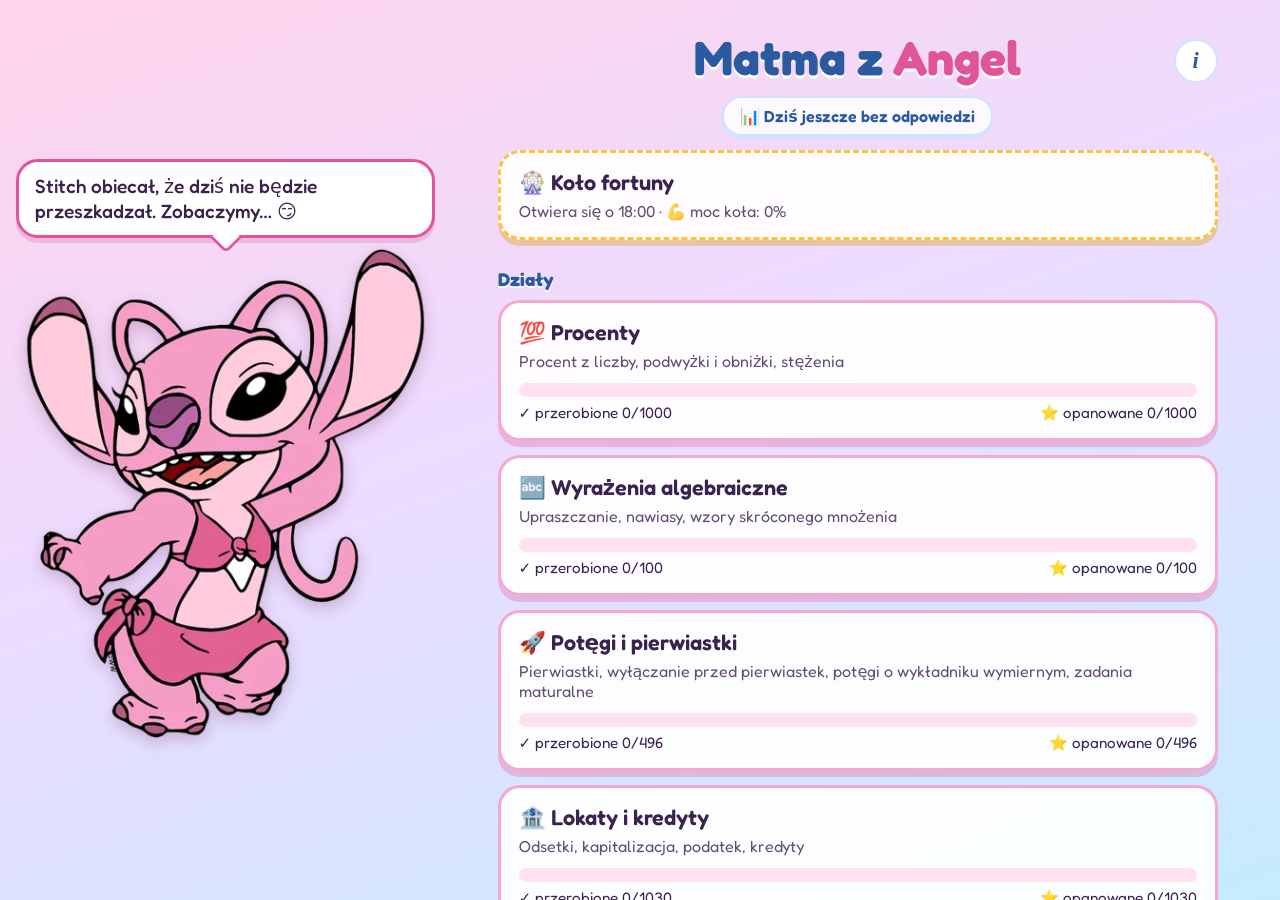
==== matma/index.html @ 16931f41 "Matma z Angel: wersja z 6.11.2026, 21:58" ====
<!doctype html>
<html lang="pl">
  <head>
    <meta charset="UTF-8" />
    <meta name="viewport" content="width=device-width, initial-scale=1, viewport-fit=cover" />
    <meta name="theme-color" content="#f7a8cf" />
    <!-- Published on a public address only for the family: keep it out of search engines. -->
    <meta name="robots" content="noindex, nofollow" />
    <title>Matma z Angel</title>
    <script type="module" crossorigin>(function(){let e=document.createElement(`link`).relList;if(e&&e.supports&&e.supports(`modulepreload`))return;for(let e of document.querySelectorAll(`link[rel="modulepreload"]`))n(e);new MutationObserver(e=>{for(let t of e)if(t.type===`childList`)for(let e of t.addedNodes)e.tagName===`LINK`&&e.rel===`modulepreload`&&n(e)}).observe(document,{childList:!0,subtree:!0});function t(e){let t={};return e.integrity&&(t.integrity=e.integrity),e.referrerPolicy&&(t.referrerPolicy=e.referrerPolicy),t.credentials=e.crossOrigin===`use-credentials`?`include`:e.crossOrigin===`anonymous`?`omit`:`same-origin`,t}function n(e){if(e.ep)return;e.ep=!0;let n=t(e);fetch(e.href,n)}})();function e(e,t){return e+Math.floor(Math.random()*(t-e))}function t(e,t){return e+Math.random()*(t-e)}function n(t){if(t.length===0)throw Error(`pick() on empty array`);return t[e(0,t.length)]}function r(t){let n=[...t];for(let t=n.length-1;t>0;t--){let r=e(0,t+1);[n[t],n[r]]=[n[r],n[t]]}return n}function i(e,t){if(e.length===0)throw Error(`weightedPick() on empty array`);let n=e.map(t),r=n.reduce((e,t)=>e+t,0),i=Math.random()*r;for(let t=0;t<e.length;t++)if(i-=n[t],i<0)return e[t];return e[e.length-1]}var a=/^[A-Za-z0-9_-]+$/;function o(e,t,n){return t===null?`${e}:${c(n)}`:`${e}:#${t}`}function s(e){let t=e.lastIndexOf(`:`);return t===-1?e:e.slice(0,t)}function c(e){let t=2166136261;for(let n=0;n<e.length;n++)t^=e.charCodeAt(n),t=Math.imul(t,16777619);return(t>>>0).toString(36)}var l=`matma-z-angel/progress/v1`;function u(e){return Math.min(2+e-1,4)}var d=class e{constructor(e,t){this.stats=e,this.isPersistent=t}static load(){try{let t=window.localStorage.getItem(l),n=t===null?new Map:f(t);return new e(n,!0)}catch{return new e(new Map,!1)}}get(e){return this.stats.get(e)}record(e,t,n=2){let r=this.stats.get(e)??{box:0,attempts:0,mistakes:0,lastSeen:0},i={box:t?Math.min(r.box+1,4):0,attempts:r.attempts+1,mistakes:r.mistakes+ +!t,lastSeen:Date.now()};return this.stats.set(e,i),this.save(),{firstAttempt:r.attempts===0,becameMastered:r.box<n&&i.box>=n}}setProgress(e){let t=0,n=0;for(let r of e.tasks){let e=this.stats.get(r.key);e!==void 0&&(t+=1,e.box>=u(r.weight)&&(n+=1))}return{total:e.tasks.length,seen:t,mastered:n}}resetSet(e){for(let t of e.tasks)this.stats.delete(t.key);this.save()}resetAll(){this.stats.clear(),this.save()}usage(){return{entries:this.stats.size,chars:this.serialize().length}}findUnused(e){let t=new Set(e.flatMap(e=>e.tasks.map(e=>e.key))),n=new Map(e.map(e=>[e.id,e.title])),r=new Map,i=[],a=0;for(let[e,n]of this.stats){if(t.has(e))continue;i.push(e);let o=s(e);r.set(o,(r.get(o)??0)+1),a+=e.length+JSON.stringify(n).length+4}return{groups:[...r].map(([e,t])=>({setId:e,setTitle:n.get(e)??null,entries:t})),keys:i,chars:a}}removeKeys(e){for(let t of e)this.stats.delete(t);this.save()}snapshot(){return Object.fromEntries(this.stats)}merge(e){let t=0,n=0,r=0;for(let[i,a]of e){let e=this.stats.get(i);if(e===void 0)t+=1;else if(a.lastSeen>e.lastSeen)n+=1;else{r+=1;continue}this.stats.set(i,a)}return this.save(),{added:t,updated:n,unchanged:r}}serialize(){return JSON.stringify(Object.fromEntries(this.stats))}save(){if(this.isPersistent)try{window.localStorage.setItem(l,this.serialize())}catch{}}};function f(e){let t;try{t=JSON.parse(e)}catch{return new Map}return p(t)}function p(e){let t=new Map;if(typeof e!=`object`||!e)return t;for(let[n,r]of Object.entries(e))m(r)&&t.set(n,r);return t}function m(e){if(typeof e!=`object`||!e)return!1;let t=e;return[`box`,`attempts`,`mistakes`,`lastSeen`].every(e=>typeof t[e]==`number`)}var h=5,g=3,_={practice:{unseen:6,boxes:[8,4,2,1],mastered:.5,perDayUnseen:0,maxAgeDays:0},review:{unseen:.1,boxes:[10,5,3,2],mastered:1,perDayUnseen:1/7,maxAgeDays:14}},v=.3,y=864e5;function b(e,t,n=Date.now()){return t!==void 0&&t.box>=u(e.weight)&&n-t.lastSeen<7*y}function x(e,t,n=Date.now()){let r=e.filter(e=>b(e,t.get(e.key),n)),i=e.length-r.length,a=Math.min(...r.map(e=>(t.get(e.key)?.lastSeen??n)+7*y));return{available:i,backInDays:i>0||r.length===0?null:Math.max(1,Math.ceil((a-n)/y))}}var S=class{constructor(e,t,n=10,r=`practice`,i=[]){this.set=e,this.progress=t,this.mode=r,this.previousRound=i,this.askedCount=0,this.correctCount=0,this.streak=0,this.bestStreak=0,this.current=null,this.recent=[],this.retries=[],this.correctThisSession=new Set,this.askedKeys=[],this.pool=e.tasks.filter(e=>!b(e,t.get(e.key))),this.total=Math.min(n,this.pool.length)}get asked(){return[...this.askedKeys]}next(){if(this.askedCount>=this.total)return null;let e=this.takeDueRetry()??this.pickTask();this.askedCount+=1,this.askedKeys.push(e.key);let t=this.recentWindow();this.recent=t===0?[]:[...this.recent,e.key].slice(-t);let n={task:e,choices:ee(e),number:this.askedCount};return this.current=n,n}answer(e){return this.grade(e===this.current?.task.answer)}isResting(e){return b(e,this.progress.get(e.key))}grade(e,t=0){if(this.current===null)throw Error(`grade() called without an active question`);let n=this.current.task,r=!this.isResting(n),i=this.progress.record(n.key,e,u(n.weight));return e?(this.correctCount+=1,this.streak+=1,this.bestStreak=Math.max(this.bestStreak,this.streak),this.correctThisSession.add(n.key)):(this.streak=0,this.retries.push({task:n,dueAt:this.askedCount+3})),this.current=null,{correct:e,points:r?n.weight*(e?1:t):0,streak:this.streak,...i}}summary(){return{total:this.askedCount,correct:this.correctCount,bestStreak:this.bestStreak}}recentWindow(){return Math.max(0,Math.min(g,this.pool.length-1))}takeDueRetry(){let e=this.retries.findIndex(e=>e.dueAt<=this.askedCount);if(e===-1)return null;let[t]=this.retries.splice(e,1);return t?.task??null}pickTask(){let e=new Set(this.askedKeys),t=new Set(this.retries.map(e=>e.task.key)),n=new Set(this.recent),r=new Set(this.previousRound),a=new Set(this.previousRound.slice(-5)),o=this.pool.filter(n=>!e.has(n.key)&&!t.has(n.key));return i([o.filter(e=>!r.has(e.key)),o.filter(e=>!a.has(e.key)),o,this.pool.filter(e=>!n.has(e.key)&&!t.has(e.key))].find(e=>e.length>0)??this.pool,e=>this.weight(e))}weight(e){let t=_[this.mode],n=this.progress.get(e.key),r=n===void 0?t.unseen:t.boxes[n.box]??t.mastered,i=1+(n===void 0?0:Math.min((Date.now()-n.lastSeen)/y,t.maxAgeDays))*t.perDayUnseen,a=this.correctThisSession.has(e.key)?v:1;return r*i*a}};function ee(e){if(e.kind===`input`)return[];let t=[...e.wrong];for(;t.length>h;){let e=n(t);t=t.filter(t=>t!==e)}return r([e.answer,...t])}var C=`matma-z-angel/ui/v1`,w=[10,20,30,50],te=w[0]??10;function T(){try{let e=window.localStorage.getItem(C);return ne(e===null?null:JSON.parse(e))}catch{return{lastSection:null,calculatorMode:`tasks`,sessionLength:te,unlocked:[]}}}function ne(e){let t=typeof e==`object`&&e?e:{},n=t.lastSection,r=t.calculatorMode,i=t.sessionLength,a=t.unlocked;return{lastSection:typeof n==`string`?n:null,calculatorMode:r===`always`||r===`never`?r:`tasks`,sessionLength:typeof i==`number`&&w.includes(i)?i:te,unlocked:Array.isArray(a)?a.filter(e=>typeof e==`string`):[]}}function E(){return T()}function re(e){if(typeof e!=`object`||!e)return!1;try{window.localStorage.setItem(C,JSON.stringify(ne(e)))}catch{}return!0}function D(){return T().lastSection}function ie(e){try{window.localStorage.setItem(C,JSON.stringify({...T(),lastSection:e}))}catch{}}function ae(){return T().calculatorMode}function oe(e){try{window.localStorage.setItem(C,JSON.stringify({...T(),calculatorMode:e}))}catch{}}function se(){return T().sessionLength}function ce(e){try{window.localStorage.setItem(C,JSON.stringify({...T(),sessionLength:e}))}catch{}}function le(){return T().unlocked}function ue(e){try{window.localStorage.setItem(C,JSON.stringify({...T(),unlocked:[...e]}))}catch{}}function de(e){let t=new Set(le());return e.filter(e=>e.requires===null||t.has(e.requires))}var fe=`0,3 · 4 + 1 · x = 0,44 · (4 + x)`,pe={title:`Stop na początku`,filled:!1,percent:null,mass:``},me={title:`Czysta miedź`,filled:!1,percent:null,mass:``},O={title:`Nowy stop`,filled:!1,percent:null,mass:``},k={...pe,filled:!0,percent:30,mass:`4 kg`},he={...me,filled:!0,percent:100,mass:``},ge={...he,mass:`x kg`},_e={...O,filled:!0,percent:44,mass:`(4 + x) kg`},ve={...k,substance:`miedź: 0,3 · 4`},ye={...ge,substance:`miedź: 1 · x`},A={..._e,substance:`miedź: 0,44 · (4 + x)`},be=[{...k,substance:`miedź: 1,2 kg`},{...ge,mass:`1 kg`,substance:`miedź: 1 kg`,highlight:!0},{..._e,mass:`5 kg`,substance:`miedź: 2,2 kg`}],xe=[{id:`stop-miedzi`,section:`procenty`,title:`Kubeczki: stop miedzi`,description:`Jak rozwiązać każde zadanie na stężenia – krok po kroku`,task:`Stop metali o masie 4 kg zawiera 30% miedzi. Ile czystej miedzi należy do niego przetopić, aby otrzymać stop zawierający 44% miedzi?`,operators:[`+`,`=`],legend:{substance:`miedź`,rest:`inne metale`},rest:`metal`,steps:[{speaker:`angel`,pose:`angel5`,text:`Aloha! Dziś razem ze Stitchem pokażemy Ci sposób na zadania ze stężeniami. Najpierw przeczytaj zadanie na górze 👆`,cups:null},{speaker:`stitch`,pose:`stitch25`,text:`Stitch rysuje kubeczki! Każdy kubeczek to jedna rzecz z zadania: stop na początku, to co dodajemy, i to, co wyjdzie na końcu.`,cups:[pe,me,O]},{speaker:`angel`,pose:`cute-angel`,text:`Między kubeczkami piszemy „+” i „=”: stop na początku PLUS dodana miedź DAJE nowy stop. Teraz będziemy wpisywać, co wiemy.`,cups:[pe,me,O]},{speaker:`stitch`,pose:`stitch-smiling`,text:`Pierwszy kubeczek: stop ma 4 kg i 30% miedzi. Różowe to miedź – wypełnia 30% kubeczka. Szare to inne metale.`,cups:[{...k,highlight:!0},me,O]},{speaker:`angel`,pose:`angel4`,text:`Drugi kubeczek: CZYSTA miedź. Czyli w środku jest tylko miedź i nic więcej – to 100%! Cały kubeczek różowy.`,cups:[k,{...he,highlight:!0},O]},{speaker:`stitch`,pose:`cute-stitch-posing`,text:`Zapamiętaj sztuczkę! Czysta substancja to zawsze 100%. A woda nie ma w sobie ani grama substancji – to 0%.`,cups:[k,he,O],tip:{text:`Woda = 0%, czysta substancja = 100%`,cups:[{title:`woda`,filled:!0,percent:0,mass:``},{title:`czysta miedź`,filled:!0,percent:100,mass:``}]}},{speaker:`angel`,pose:`angel`,text:`Ile miedzi trzeba dodać? Nie wiemy – właśnie tego szukamy! To, czego nie wiemy, oznaczamy literą x. Pod drugim kubeczkiem piszemy: x kg.`,cups:[k,{...ge,highlight:!0},O]},{speaker:`stitch`,pose:`stitch-with-open-arms`,text:`Ostatni kubeczek: nowy stop ma mieć 44% miedzi. A ile waży? Wrzucamy wszystko razem, więc masy się dodają: 4 kg + x kg.`,cups:[k,ge,{..._e,highlight:!0}]},{speaker:`angel`,pose:`cute-angel`,text:`Wszystkie kubeczki uzupełnione! Teraz najważniejszy sekret: liczymy SAMĄ miedź w każdym kubeczku. Stężenie razy masa.`,cups:[ve,ye,A]},{speaker:`stitch`,pose:`stitch25`,text:`Miedź nie znika i nie pojawia się z niczego! Ile miedzi wrzucimy, tyle będzie w nowym stopie. Więc: miedź z lewej = miedź z prawej.`,cups:[ve,ye,A],equation:[fe]},{speaker:`angel`,pose:`angel5`,text:`Teraz zwykłe liczenie. Najpierw łatwe kawałki: 0,3 · 4 = 1,2, a 1 · x to po prostu x.`,cups:[ve,ye,A],equation:[fe,`1,2 + x = 0,44 · (4 + x)`]},{speaker:`stitch`,pose:`stitch-smiling`,text:`Nawias! Mnożymy 0,44 przez każdą rzecz w środku: 0,44 · 4 = 1,76 i 0,44 · x = 0,44x.`,cups:[ve,ye,A],equation:[fe,`1,2 + x = 0,44 · (4 + x)`,`1,2 + x = 1,76 + 0,44x`]},{speaker:`angel`,pose:`angel4`,text:`Iksy na lewą stronę, liczby na prawą. Gdy coś przenosimy na drugą stronę, zmienia znak: x − 0,44x = 1,76 − 1,2.`,cups:[ve,ye,A],equation:[fe,`1,2 + x = 0,44 · (4 + x)`,`1,2 + x = 1,76 + 0,44x`,`x − 0,44x = 1,76 − 1,2`,`0,56x = 0,56`]},{speaker:`stitch`,pose:`cute-stitch-posing`,text:`Dzielimy obie strony przez 0,56… i mamy x = 1! Stitch wpisuje wynik do kubeczków.`,cups:be,equation:[fe,`1,2 + x = 1,76 + 0,44x`,`0,56x = 0,56`,`x = 1`]},{speaker:`angel`,pose:`angel3`,text:`Sprawdzamy! W nowym stopie jest 1,2 + 1 = 2,2 kg miedzi, a cały stop waży 4 + 1 = 5 kg. 2,2 : 5 = 0,44 = 44%. Zgadza się! ✔`,cups:be,equation:[`x = 1`,`miedź: 1,2 + 1 = 2,2 kg`,`stop: 4 + 1 = 5 kg`,`2,2 : 5 = 0,44 = 44% ✔`]},{speaker:`stitch`,pose:`stitch-with-open-arms`,text:`Odpowiedź: trzeba przetopić 1 kg czystej miedzi! Przepis Stitcha: 1) rysuj kubeczki, 2) wpisz stężenia i masy, 3) nieznane = x, 4) substancja z lewej = substancja z prawej.`,cups:be,equation:[`Odpowiedź: 1 kg czystej miedzi`]}]},{id:`wylaczanie-spod-pierwiastka`,section:`potegi-i-pierwiastki`,title:`Wyłączanie czynnika spod pierwiastka`,description:`Jak z $√(50)$ zrobić $5√(2)$ – sztuczka z kwadratami`,steps:[{speaker:`angel`,pose:`angel5`,text:`Aloha! Jak uprościć $√(50)$? Pokażę Ci sztuczkę z kwadratami ułożonymi z kratek! 🟪`,cups:null,cards:[{text:`$√(50)$ = ?`}]},{speaker:`stitch`,pose:`stitch25`,text:`Pierwiastek z liczby to bok kwadratu o takim polu. 25 kratek układa się w kwadrat 5 na 5 – dlatego $√(25) = 5$.`,cups:null,squares:[{side:5,label:`25 = 5 · 5`}],cards:[{text:`$√(25) = 5$`}]},{speaker:`angel`,pose:`cute-angel`,text:`50 kratek nie ułoży się w równy kwadrat… ale ułoży się w DWA kwadraty po 25!`,cups:null,squares:[{side:5,label:`25`},{side:5,label:`25`}],cards:[{text:`50 = 25 · 2`}]},{speaker:`stitch`,pose:`stitch-smiling`,text:`Rozpisujemy liczbę pod pierwiastkiem jako iloczyn, w którym jest kwadrat.`,cups:null,squares:[{side:5,label:`25`},{side:5,label:`25`}],equation:[`$√(50) = √(25 · 2)$`]},{speaker:`angel`,pose:`angel4`,text:`Pierwiastek z iloczynu to iloczyn pierwiastków – możemy go „rozciąć” na dwa.`,cups:null,cards:[{text:`$√(a · b) = √(a) · √(b)$`,highlight:!0}],equation:[`$√(50) = √(25 · 2)$`,`$= √(25) · √(2)$`]},{speaker:`stitch`,pose:`cute-stitch-posing`,text:`$√(25)$ umiemy policzyć – to 5! Piątka „wychodzi” spod pierwiastka, a dwójka zostaje w środku.`,cups:null,cards:[{text:`$√(50) = 5√(2)$`,highlight:!0}],equation:[`$√(50) = √(25 · 2)$`,`$= √(25) · √(2)$`,`$= 5√(2)$`]},{speaker:`angel`,pose:`angel`,text:`Kwadraty warto znać na pamięć – to ich szukamy pod pierwiastkiem:`,cups:null,cards:[{text:`4 = $2^2$`},{text:`9 = $3^2$`},{text:`16 = $4^2$`},{text:`25 = $5^2$`},{text:`36 = $6^2$`},{text:`49 = $7^2$`},{text:`64 = $8^2$`},{text:`81 = $9^2$`},{text:`100 = $10^2$`}]},{speaker:`stitch`,pose:`stitch-with-open-arms`,text:`Przykład: $√(72)$. Największy kwadrat w 72 to 36, bo 72 = 36 · 2.`,cups:null,squares:[{side:6,label:`36`},{side:6,label:`36`}],equation:[`$√(72) = √(36 · 2)$`,`$= √(36) · √(2) = 6√(2)$`]},{speaker:`angel`,pose:`cute-angel`,text:`Pułapka! 72 = 4 · 18 też się da, ale wtedy wychodzi $2√(18)$ – a w 18 dalej siedzi kwadrat 9. Dlatego szukamy NAJWIĘKSZEGO kwadratu.`,cups:null,equation:[`$√(72) = √(4 · 18) = 2√(18)$`,`$2√(18) = 2 · √(9 · 2) = 2 · 3√(2) = 6√(2)$`]},{speaker:`stitch`,pose:`stitch25`,text:`Pierwiastek trzeciego stopnia? Wtedy szukamy SZEŚCIANÓW: 8, 27, 64, 125…`,cups:null,cards:[{text:`8 = $2^3$`},{text:`27 = $3^3$`},{text:`64 = $4^3$`}],equation:[`$∛(54) = ∛(27 · 2) = 3∛(2)$`]},{speaker:`angel`,pose:`angel4`,text:`Teraz dodawanie: $√(8) + √(18)$. Najpierw upraszczamy każdy pierwiastek osobno!`,cups:null,equation:[`$√(8) = √(4 · 2) = 2√(2)$`,`$√(18) = √(9 · 2) = 3√(2)$`,`$2√(2) + 3√(2) = 5√(2)$`]},{speaker:`stitch`,pose:`stitch-smiling`,text:`To jak wyrazy podobne w algebrze: $√(2)$ zachowuje się jak x! Ale uwaga: $√(2) + √(3)$ już się nie połączy – tak jak x + y.`,cups:null,cards:[{text:`$2√(2) + 3√(2) = 5√(2)$`},{text:`jak $2x + 3x = 5x$`}]},{speaker:`angel`,pose:`angel3`,text:`Przepis: 1) znajdź największy kwadrat, 2) rozpisz iloczyn, 3) wyciągnij pierwiastek z kwadratu, 4) połącz podobne. Do ćwiczeń! 🎉`,cups:null,cards:[{text:`$√(a^2 · b) = a√(b)$`,highlight:!0}]}]},{id:`pierwiastek-to-potega`,section:`potegi-i-pierwiastki`,title:`Pierwiastek to potęga`,description:`Skąd się bierze $a^(1/2)$ i jak liczyć $8^(2/3)$`,steps:[{speaker:`angel`,pose:`angel5`,text:`Aloha! Dziś odkryjemy wielki sekret: pierwiastek to tak naprawdę potęga w przebraniu! 🎭`,cups:null,cards:[{text:`$√(a)$ = ?`}]},{speaker:`stitch`,pose:`stitch25`,text:`Najpierw powtórka. Wykładnik mówi, ile razy mnożymy liczbę przez siebie.`,cups:null,cards:[{text:`$2^3$ = 2 · 2 · 2 = 8`},{text:`$5^2$ = 5 · 5 = 25`}]},{speaker:`angel`,pose:`cute-angel`,text:`Gdy mnożymy potęgi o tej samej podstawie, wykładniki się DODAJĄ. Policz dwójki!`,cups:null,cards:[{text:`$2^3 · 2^4 = 2^7$`,highlight:!0}],equation:[`(2 · 2 · 2) · (2 · 2 · 2 · 2) = $2^7$`,`bo 3 + 4 = 7`]},{speaker:`stitch`,pose:`stitch-smiling`,text:`A pierwiastek? $√(9) = 3$, bo $3 · 3 = 9$. Pierwiastek szuka liczby, która pomnożona przez siebie da to, co pod nim.`,cups:null,cards:[{text:`$√(9) = 3$, bo $3^2 = 9$`},{text:`$√(a) · √(a) = a$`}]},{speaker:`angel`,pose:`angel`,text:`Zagadka! Jaki wykładnik k musi mieć a, żeby $a^k · a^k$ dało samo a, czyli $a^1$?`,cups:null,cards:[{text:`$a^k · a^k = a^1$`}]},{speaker:`stitch`,pose:`cute-stitch-posing`,text:`Wykładniki się dodają! k + k = 1, więc k = 1/2. Stitch to wymyślił! 🤓`,cups:null,cards:[{text:`$a^(1/2) · a^(1/2) = a^1 = a$`}],equation:[`k + k = 1`,`2k = 1`,`k = $1/2$`]},{speaker:`angel`,pose:`angel4`,text:`A przecież $√(a) · √(a)$ też daje a. Czyli pierwiastek to potęga o wykładniku 1/2!`,cups:null,cards:[{text:`$√(a) = a^(1/2)$`,highlight:!0}]},{speaker:`stitch`,pose:`stitch-with-open-arms`,text:`Sprawdzamy na liczbach – działa!`,cups:null,cards:[{text:`$9^(1/2) = √(9) = 3$`},{text:`$16^(1/2) = √(16) = 4$`}]},{speaker:`angel`,pose:`cute-angel`,text:`Pierwiastek trzeciego stopnia: trzy jednakowe czynniki dają a. Trzy jednakowe wykładniki sumują się do 1, więc każdy to 1/3.`,cups:null,cards:[{text:`$∛(a) = a^(1/3)$`,highlight:!0},{text:`$∛(8) = 8^(1/3) = 2$`}],equation:[`k + k + k = 1`,`k = $1/3$`]},{speaker:`stitch`,pose:`stitch25`,text:`Reguła Stitcha: stopień pierwiastka idzie do MIANOWNIKA wykładnika!`,cups:null,cards:[{text:`$√(a) = a^(1/2)$`},{text:`$∛(a) = a^(1/3)$`},{text:`$∜(a) = a^(1/4)$`}]},{speaker:`angel`,pose:`angel4`,text:`A gdy pod pierwiastkiem jest potęga? Potęga idzie do LICZNIKA, stopień pierwiastka do MIANOWNIKA.`,cups:null,cards:[{text:`$∛(a^2) = a^(2/3)$`,highlight:!0}],equation:[`$∛(a^2) = (a^2)^(1/3)$`,`$= a^(2 · 1/3) = a^(2/3)$`]},{speaker:`stitch`,pose:`stitch-smiling`,text:`Liczymy $8^(2/3)$ sprytnie: najpierw pierwiastek (mianownik 3), potem potęga (licznik 2)!`,cups:null,equation:[`$8^(2/3) = (∛(8))^2$`,`$∛(8) = 2$`,`$2^2 = 4$`]},{speaker:`angel`,pose:`angel`,text:`A minus w wykładniku? To odwrotność – zamieniamy liczbę na „1 przez…”. Minus NIE robi liczby ujemnej!`,cups:null,cards:[{text:`$a^(−n) = 1/(a^n)$`,highlight:!0}],equation:[`$16^(3/4) = (∜(16))^3 = 2^3 = 8$`,`$16^(−3/4) = 1/8$`]},{speaker:`stitch`,pose:`cute-stitch-posing`,text:`Po co to wszystko? Bo pierwiastki zamienione na potęgi łatwo mnożyć – wystarczy dodać wykładniki!`,cups:null,equation:[`$√(2) · ∛(2) = 2^(1/2) · 2^(1/3)$`,`$= 2^(1/2 + 1/3) = 2^(5/6)$`]},{speaker:`angel`,pose:`angel3`,text:`Zapamiętaj: licznik wykładnika to potęga, mianownik to stopień pierwiastka. A minus to odwrotność. Teraz ćwiczenia! 🎉`,cups:null,cards:[{text:`$∛(a^2) = a^(2/3)$`,highlight:!0},{text:`$a^(−1) = 1/a$`,highlight:!0}]}]},{id:`kapitalizacja-odsetek`,section:`lokaty-i-kredyty`,title:`Co to jest kapitalizacja?`,description:`Odsetki, odsetki od odsetek i wzór $K · (1 + r)^n$`,steps:[{speaker:`angel`,pose:`angel5`,text:`Aloha! Stitch dostał od Jumby 1000 zł i chce je schować w banku. Zobaczmy, ile mu urośnie! 🏦`,cups:null,cards:[{text:`Lokata: 1000 zł`},{text:`Oprocentowanie: 10% w skali roku`}]},{speaker:`stitch`,pose:`stitch25`,text:`Bank pożycza moje pieniądze i za to mi płaci. Ta zapłata to ODSETKI. 10% w skali roku znaczy: po roku dostaję 10% wpłaty.`,cups:null,cards:[{text:`Odsetki za rok: 10% z 1000 zł = 100 zł`}],equation:[`$0,1 · 1000 = 100$`,`$1000 + 100 = 1100$`]},{speaker:`angel`,pose:`cute-angel`,text:`Szybciej: 100% + 10% = 110%, czyli mnożymy przez 1,1. Znasz to z podwyżek!`,cups:null,cards:[{text:`$1000 · 1,1 = 1100$`,highlight:!0}]},{speaker:`stitch`,pose:`stitch-smiling`,text:`Zostawiam wszystko na drugi rok. Bank DOPISAŁ odsetki do lokaty – to jest właśnie KAPITALIZACJA. Teraz 10% liczy się od 1100 zł!`,cups:null,cards:[{text:`Rok 2: 10% z 1100 zł = 110 zł`}],equation:[`$0,1 · 1100 = 110$`,`$1100 + 110 = 1210$`]},{speaker:`angel`,pose:`angel4`,text:`Widzisz? W drugim roku odsetki są większe, bo zarabiają też poprzednie odsetki. To odsetki od odsetek! 🌀`,cups:null,cards:[{text:`Rok 1: +100 zł`},{text:`Rok 2: +110 zł`},{text:`Rok 3: +121 zł`}]},{speaker:`stitch`,pose:`cute-stitch-posing`,text:`Każdy rok to mnożenie przez 1,1. Trzy lata – trzy razy. A trzy razy to potęga!`,cups:null,cards:[{text:`$1000 · 1,1 · 1,1 · 1,1 = 1000 · 1,1^3 = 1331$`,highlight:!0}]},{speaker:`angel`,pose:`angel`,text:`Porównaj z lokatą, z której odsetki co roku są WYPŁACANE na inne konto. Wtedy każdego roku jest tylko 100 zł – to odsetki proste.`,cups:null,cards:[{text:`Bez kapitalizacji: 1000 + 3 · 100 = 1300 zł`},{text:`Z kapitalizacją: $1000 · 1,1^3$ = 1331 zł`}]},{speaker:`stitch`,pose:`stitch-with-open-arms`,text:`Wzór Stitcha! K to wpłata, r to oprocentowanie jako liczba (10% = 0,1), n to liczba lat.`,cups:null,cards:[{text:`Po n latach: $K · (1 + r)^n$`,highlight:!0}]},{speaker:`angel`,pose:`cute-angel`,text:`Niektóre banki dopisują odsetki częściej, np. co kwartał. Wtedy na jeden kwartał przypada tylko część rocznego oprocentowania.`,cups:null,cards:[{text:`Kapitalizacja kwartalna: 4 razy w roku`}],equation:[`10% : 4 = 2,5% na kwartał`,`mnożnik 1,025`]},{speaker:`stitch`,pose:`stitch25`,text:`Rok to 4 kwartały, więc mnożę 4 razy przez 1,025. Wychodzi więcej niż 1100 zł – bo odsetki zaczynają zarabiać już po kwartale!`,cups:null,cards:[{text:`$1000 · 1,025^4$ ≈ 1103,81 zł`},{text:`Kapitalizacja roczna: 1100 zł`}]},{speaker:`angel`,pose:`angel4`,text:`Reguła: oprocentowanie dzielimy przez liczbę kapitalizacji w roku (m), a wykładnik to liczba wszystkich okresów.`,cups:null,cards:[{text:`$K · (1 + r/m)^(m · n)$`,highlight:!0}],equation:[`półroczna: m = 2`,`kwartalna: m = 4`,`miesięczna: m = 12`]},{speaker:`stitch`,pose:`stitch-smiling`,text:`Pułapki, na które Stitch prawie się złapał:`,cups:null,cards:[{text:`Oprocentowanie jest zawsze w skali ROKU – dla krótszych okresów trzeba je podzielić.`},{text:`Odsetki to kwota końcowa MINUS wpłata.`},{text:`Szukasz wpłaty? DZIEL przez mnożnik, nie odejmuj procentów!`}]},{speaker:`angel`,pose:`angel-dancing`,text:`Teraz wiesz, jak rosną pieniądze w banku! Kalkulator ma przycisk xʸ – przyda się do potęg. Do dzieła! 💰`,cups:null}]},{id:`dwie-metody`,section:`lokaty-i-kredyty`,title:`Dwie metody: proporcjonalna i składana`,description:`Pół roku przy 6% rocznie: 3% czy $1,06^(1/2)$? Lokaty, RRSO, fundusze`,steps:[{speaker:`stitch`,pose:`stitch25`,text:`Mam 10 000 zł przy 6% w skali roku. Na 2 lata liczę $1,06^2$, na rok $1,06^1$. Wykładnik to liczba lat!`,cups:null,cards:[{text:`2 lata: $10000 · 1,06^2$ = 11 236 zł`},{text:`rok: $10000 · 1,06^1$ = 10 600 zł`}]},{speaker:`stitch`,pose:`cute-stitch-posing`,text:`A na pół roku? Pół roku to $1/2$ roku – więc wykładnik $1/2$!`,cups:null,cards:[{text:`pół roku: $10000 · 1,06^(1/2)$ ≈ 10 295,63 zł`,highlight:!0}]},{speaker:`angel`,pose:`angel5`,text:`A ja liczę tak jak bank przy lokacie: pół roku to połowa procentu, czyli 3%.`,cups:null,cards:[{text:`Stitch: 10 295,63 zł`},{text:`Angel: $10000 · 1,03$ = 10 300 zł`}]},{speaker:`stitch`,pose:`stitch-smiling`,text:`Kto ma rację? Oboje! To dwie różne METODY – trzeba wiedzieć, której używa się w danej sytuacji.`,cups:null,cards:[{text:`Metoda proporcjonalna`,highlight:!0},{text:`Metoda składana`,highlight:!0}]},{speaker:`angel`,pose:`cute-angel`,text:`Metoda proporcjonalna: za część roku – taka sama część procentu. Prosta i trochę korzystniejsza dla klienta. Tak liczą banki przy lokatach.`,cups:null,cards:[{text:`Pół roku: 6% · $1/2$ = 3%`},{text:`Kwartał: 6% · $1/4$ = 1,5%`}]},{speaker:`stitch`,pose:`stitch-with-open-arms`,text:`Metoda składana: w wykładniku zawsze stoi czas w latach – także ułamek roku. Jeden wzór na wszystko!`,cups:null,cards:[{text:`$K · 1,06^t$, t = czas w latach`,highlight:!0}],equation:[`kwartał: $t = 1/4$`,`4 miesiące: $t = 1/3$`,`7 miesięcy: $t = 7/12$`,`półtora roku: $t = 3/2$`]},{speaker:`angel`,pose:`angel4`,text:`Sprawdźmy: dwa półrocza to cały rok. Przy mnożeniu potęg wykładniki się DODAJĄ – wychodzi dokładnie 6%!`,cups:null,cards:[{text:`$1,06^(1/2) · 1,06^(1/2) = 1,06^1$ – dokładnie 6%`},{text:`proporcjonalnie: $1,03 · 1,03 = 1,0609$ – czyli 6,09%`}]},{speaker:`stitch`,pose:`stitch25`,text:`Dlatego metoda składana jest „uczciwa” przy porównywaniu: obojętnie, czy liczysz co miesiąc, co kwartał czy co rok – wychodzi to samo.`,cups:null,cards:[{text:`RRSO kredytu – prawo każe liczyć składaną, żeby dało się porównać kredyty`},{text:`Fundusze i obligacje „w skali roku” – też składana`}]},{speaker:`angel`,pose:`angel`,text:`Ściągawka – zapamiętaj, gdzie która metoda:`,cups:null,cards:[{text:`Lokata, konto oszczędnościowe → proporcjonalna`,highlight:!0},{text:`RRSO, fundusze, obligacje → składana`,highlight:!0}]},{speaker:`stitch`,pose:`stitch-smiling`,text:`W drugą stronę: 1% miesięcznie to w skali roku 12% proporcjonalnie albo $1,01^12 − 1$ ≈ 12,68% metodą składaną – bo rok to 12 miesięcy.`,cups:null,cards:[{text:`Proporcjonalnie: 1% · 12 = 12%`},{text:`Składanie: $1,01^12$ ≈ 1,1268 → 12,68%`}]},{speaker:`angel`,pose:`angel-dancing`,text:`Na kalkulatorze: wpisz 1,06, naciśnij xʸ i w wykładniku zrób ułamek (a/b). W zadaniach zawsze napiszę w nawiasie, o którą metodę chodzi. Powodzenia! 💰`,cups:null}]}];function j(e,t={},...n){let r=document.createElement(e);t.class!==void 0&&(r.className=t.class),t.text!==void 0&&(r.textContent=t.text);for(let[e,n]of Object.entries(t.attrs??{}))r.setAttribute(e,n);for(let[e,n]of Object.entries(t.style??{}))r.style.setProperty(e,n);t.onClick!==void 0&&r.addEventListener(`click`,t.onClick);for(let e of n)e!=null&&e!==!1&&r.append(e);return r}function Se(e){let t=document.createElement(`template`);return t.innerHTML=e.trim(),t.content.firstElementChild}function M(e,t){e.classList.remove(t),e.offsetWidth,e.classList.add(t)}var Ce={heart:`<svg viewBox="0 0 24 24"><path fill="currentColor" d="M12 21s-7.5-4.6-9.6-9.2C.9 8.4 3 4.5 6.7 4.5c2.1 0 3.6 1.1 5.3 3 1.7-1.9 3.2-3 5.3-3 3.7 0 5.8 3.9 4.3 7.3C19.5 16.4 12 21 12 21z"/></svg>`,star:`<svg viewBox="0 0 24 24"><path fill="currentColor" stroke="currentColor" stroke-width="1.5" stroke-linejoin="round" d="M12 2.5l2.9 6.1 6.6.8-4.9 4.6 1.3 6.5L12 17.3l-5.9 3.2 1.3-6.5-4.9-4.6 6.6-.8z"/></svg>`,flower:`<svg viewBox="-12 -12 24 24"><g fill="currentColor">${[0,72,144,216,288].map(e=>`<ellipse cx="0" cy="-6.2" rx="4.3" ry="6" transform="rotate(${e})"/>`).join(``)}</g><circle r="2.4" fill="#ffe27a"/></svg>`,bubble:`<svg viewBox="0 0 24 24"><circle cx="12" cy="12" r="10" fill="currentColor" fill-opacity="0.25" stroke="currentColor" stroke-width="1.5"/><ellipse cx="8.5" cy="8" rx="3" ry="1.8" fill="#fff" fill-opacity="0.8" transform="rotate(-35 8.5 8)"/></svg>`},we=[`#ff8fc4`,`#f25ca2`,`#7fb2ff`,`#4a7fd1`,`#7de0ff`,`#c9a2ff`,`#ffd166`],Te=[`heart`,`star`,`flower`,`bubble`,`heart`,`flower`];function Ee(){let e=j(`div`,{class:`background`,attrs:{"aria-hidden":`true`}}),t=window.innerWidth<600?10:16;for(let n=0;n<t;n++)e.append(De());return e}function De(){let e=t(16,32);return j(`div`,{class:`floater`,style:{"--x":`${t(0,100).toFixed(1)}vw`,"--size":`${t(18,46).toFixed(0)}px`,"--duration":`${e.toFixed(1)}s`,"--delay":`${(-t(0,e)).toFixed(1)}s`,"--sway-duration":`${t(3,6).toFixed(1)}s`,"--sway":`${t(10,40).toFixed(0)}px`,"--opacity":t(.35,.75).toFixed(2),color:n(we)}},j(`div`,{class:`floater-inner`},Se(Ce[n(Te)])))}function Oe(e,...t){let n=j(`dialog`,{class:`info-dialog`}),r=j(`div`,{class:`info-body`},j(`div`,{class:`info-head`},j(`h2`,{text:e}),j(`button`,{class:`icon-button`,text:`✕`,attrs:{type:`button`,"aria-label":`Zamknij`},onClick:()=>n.close()})),...t);return n.append(r),n.addEventListener(`click`,e=>{e.target===n&&n.close()}),n.addEventListener(`close`,()=>n.remove()),document.body.append(n),n.showModal(),n}var ke={welcome:[`stitch-angel2`,`angel5`,`angel2`,`angel-pop-star`],thinking:[`angel`,`cute-angel`,`angel-bubble-tea`,`angel-ice-cream`,`angel-drinking-hot-cocoa`],correct:[`angel2`,`angel3`,`angel4`,`angel7`,`angel-dancing`,`angel-blowing-a-kiss`,`angel-surfing`],wrong:[`angel6`,`cute-angel`,`angel-hugging-stitch`,`stitch-angel`],streak:[`angel-dancing`,`angel3`,`angel-surfing`,`angel-pop-star`],sleepy:[`angel-yawning-in-her-bathrobe`,`angel-drinking-hot-cocoa`],tap:[`angel7`,`angel-blowing-a-kiss`,`angel4`],summary:[`stitch-angel`,`angel-hugging-stitch`,`stitch-angel2`]},Ae=[`stitch-smiling`,`stitch-with-open-arms`,`cute-stitch-posing`,`stitch25`,`stitch-eating-ice-cream`],je=`Brawo, {name}! 🎉.Tak jest! Buziaczek! 😘.Super! Wiedziałam! 💖.Ekstra! Jesteś niesamowita! 🌟.Dokładnie tak! 🌺.Mistrzyni! 👑.Ale szybko poszło! ⚡.Perfekcyjnie! Aż mi się uszy podniosły! 🩷.Jupi! 🎊.Oooo tak! Taniec radości! 💃.Bingo! 🎯.Trafione! 🏹.Wow, {name}, jesteś genialna! 🧠.Tak trzymaj! 💪.Brawo, brawo, brawo! 👏👏👏.Prawidłowo! Lody dla Ciebie! 🍦.Pięknie! Jak fala na Hawajach! 🌊.Yes! Piątka! ✋.Doskonale! Jestem z Ciebie dumna! 🥹.O tak! Śpiewam z radości! 🎤.Super robota! 🌈.Ale z Ciebie mózg! 🤓.Właśnie tak! Hula! 🌺.Mmm, pyszna odpowiedź! 🍍.Niesamowite! Stitch też by klaskał! 👏💙.Rewelacja! ✨.Jesteś jak gwiazda pop matematyki! 🌟🎤.Tak! Bubble tea dla zwyciężczyni! 🧋.Ekstra, {name}! Lecimy dalej! 🚀.Mega! 🤩.Strzał w dziesiątkę! 🎯.Oooch, ale to było dobre! 💖.Fantastycznie! 🦋.I o to chodziło! 👍.Taaak! Moje czułki aż drżą z radości! 📡.Brawo! Surfujesz po liczbach! 🏄‍♀️.Wiedziałam, że to wiesz! 😉.Super! Dostajesz buziaka! 💋.Idealnie! 💯.Ale się cieszę! 🥳.Cudownie! 🌸.Pięknie policzone! 🧮.Wspaniale! Robisz postępy! 📈.Tak, tak, tak! 🙌.Dobrze! Jumba byłby dumny! 🤓.Bezbłędnie! 💎.Ojej, jak dobrze! 🥰.Prawda! A teraz kolejne! ➡️.Zgadza się! Należy Ci się kokosowy medal! 🥥🏅.Brawo! Pleakley aż zemdlał z wrażenia! 😵.Hurra! 🎈.Tak! To było mistrzowskie! 🏆.Wow! Szybka i mądra! ⚡🧠.Świetnie! Jesteś w formie! 💪.Super, {name}! Uwielbiam Twoje odpowiedzi! 💕.Dobrze! Dorzucam wisienkę na torcie! 🍒.Brawo! Ta odpowiedź błyszczy jak muszelka! 🐚.Doskonała robota! 🌟.Tak! Robię gwiazdę z radości! 🤸‍♀️.Pięknie! Hawajski taniec zwycięstwa! 🌺💃.Zgadza się! Słońce świeci jaśniej! ☀️.Tak jest, kapitanie! 🫡.Ale z Ciebie liczydło! 🧮😄.Super! Lilo przybija piątkę! ✋.Wiedziałam! Moje czułki nigdy się nie mylą! 📡.Brawo! To było jak bułka z masłem! 🥐.Prawidłowa odpowiedź! Ding, ding, ding! 🔔.Rewelacyjnie! 🎆.Świetnie! Kolejny punkt dla drużyny! 🏐.Jesteś niesamowita, wiesz? 💖.Idealnie! Jak równiutka fala! 🌊.Bomba! 💥.Doskonale! Nawet palmy klaszczą! 🌴👏.Tak! I to bez zawahania! 😎.Brawo! Tak się liczy! 🔢.Ekstra! Masz złotą głowę! 🥇.Super! Zasłużyłaś na przytulasa! 🤗.Tak! Matematyczna magia! 🪄.Wow! Ja bym tak szybko nie umiała! 😮.Prawda! Uśmiecham się od ucha do ucha! 😁.Pięknie, {name}! 🌺.Tak! To był strzał prosto w cel! 🎯.Brawo! Mózg pracuje na sto procent! 💯.Hura! Robimy imprezę! 🎉.Świetna odpowiedź! 👌.Brawo! Nawet Gantu by się uśmiechnął! 😄.Właśnie! Tak to się robi! 💪.Jesteś super! I wiesz to! 😉.Tak! Kolejna gwiazdka do kolekcji! ⭐.Mistrzowsko! 🎓.Wspaniale policzone! 📝.Hej, to było genialne! 💡.Brawo! Dokładnie tak, jak trzeba! ✅.Juhu! 🥳.Fenomenalnie! 🌠.Oooo! Aż mi ogon zawirował! 🌀.Tak! Brawa dla {nameGen}! 👏.Pięknie! Duma mnie rozpiera! 🥹.Doskonale! Kolejne zadanie się boi! 😱.Super! Jesteś szybsza niż Stitch na hulajnodze! 🛴.Bardzo dobrze! 🌟.Tak trzymaj, mistrzyni! 👑.Trafiłaś! 🎯.Ale fajnie! 🤩.Ekstra odpowiedź! 🔥.Tak! Jak w zegarku! ⏰.Bajecznie! 🦄.Brawo! Matematyka to Twoja supermoc! 🦸‍♀️.Dobrze! A teraz łyk soku z ananasa! 🍍.Zgadza się! Nawet Nani by pochwaliła! 👍.Tak! Świetnie się spisujesz! 🌈.Brawurowo! 🎺.Idealnie, {name}! Jesteś gwiazdą! ⭐.Super! To było jak taniec hula – lekko i pięknie! 💃.Tak! Moje serduszko skacze! 💓.Rewelka! 😎.Wow! Ta odpowiedź zasługuje na oklaski! 👏.Świetnie! Kolejny krok do mistrzostwa! 👣.Doskonale! Żadna pułapka Cię nie złapie! 🪤.Brawo! Głowa pełna mądrości! 🧠.Prawidłowo! Lecimy dalej, kapitanie! 🚀.Pięknie! Ja bym dała szóstkę! 6️⃣.Tak! Liczysz jak prawdziwa księgowa! 📊.Super! Nawet ocean szumi z podziwu! 🌊.Ekstra! Wszystko się zgadza! ✔️.Brawo! Takie odpowiedzi lubię! 💕.Fantastyczna robota! 🎊.Hej, jesteś w tym naprawdę dobra! 🌟.Wspaniale! Pachnie zwycięstwem! 🌺.Tak jest! Kolejny sukces! 🏅.Cudnie! 💫.Wooow! Jak to zrobiłaś? 🤯.Brawo! Nawet kokosy spadają z wrażenia! 🥥.Perfekcyjnie policzone! 📐.Jesteś niezawodna! 🛡️.Tak! To była łatwizna dla Ciebie! 😄.Mistrzostwo świata! 🌍🏆.Brawo! Robisz się coraz lepsza! 📈.Tak! Zasłużona piątka! ✋.Ojej, jak pięknie! 🌸.Super! Jumba zapisuje Twój wynik w notesie! 📓.Dobrze! I to jak dobrze! 💖.Hura! Odpowiedź jak marzenie! ☁️.Doskonale! Tańczę taniec radości! 🕺💃.Tak! Liczby Cię kochają! 💕.Bardzo, bardzo dobrze! 🌟🌟.Brawo! Czas na mały taniec! 🎶.Rewelacja, {name}! 🎉.Prawidłowo! Duma i radość! 🥰.Super! Nic Cię nie zatrzyma! 🚂.Zgadza się! To było piękne liczenie! 🧮.Tak! Znowu trafione! 🎯.Wow, wow, wow! 🤩.Brawo! Kolejna muszelka do kolekcji! 🐚.Ekstra! Mam ochotę zaśpiewać! 🎤.Tak! Głowa do góry, bo jest czym się chwalić! 😊.Świetnie! Pamiętasz, jak kiedyś to było trudne? 😉.Dobrze! Uczysz się błyskawicznie! ⚡.Jesteś matematyczną surferką! 🏄‍♀️.Bravissimo! 🎻.Tak! To się nazywa talent! ✨.Super! Lody na koszt Stitcha! 🍦.Brawo! Wszystko idealnie! 💯.Pięknie! Uśmiech gwarantowany! 😁.Doskonale! Tak trzymaj do końca! 🏁.Tak! Masz to we krwi! 💪.Dobrze! Aż mi się kwiatek we włosach rozwinął! 🌺.Brawo! Tak liczą prawdziwe mistrzynie z Kauai! 🏝️`.split(`.`),Me=`Spokojnie, czytaj powoli… 🌸(Dasz radę, {name}! 💪(Hmm… co myślisz? 🤔(Wierzę w Ciebie! 💕(Pomyśl, a potem klik! ✨(To zadanie wygląda na łatwe dla Ciebie!(Przeczytaj pytanie jeszcze raz, to pomaga 📖(Nie spiesz się, mamy czas 🌴(Ciekawe, ciekawe… 👀(Ooo, to moje ulubione zadanie! 🩷(Wiem, że to wiesz! 😉(Weź głęboki oddech i liczymy 🌬️(Hmm, a gdyby tak policzyć to po kawałku? 🧩(Jestem obok, {name}! 🤗(Uszy w górę, liczymy! 👂(Myśl jak detektyw! 🔍(Ty i ja kontra to zadanie! 💪🩷(Hmm… ja bym to zrobiła krok po kroku 🐾(Patrz uważnie na liczby! 🔢(Jakie to proste… prawda? 😄(Stitch mówi: najpierw pomyśl, potem klik! 💙(Daj sobie chwilkę ⏳(Zgaduj tylko wtedy, gdy naprawdę nie wiesz 😉(Zobaczmy, co tu mamy… 🧐(Mmm, to zadanie pachnie ananasem! 🍍(Trzymam kciuki! 🤞(Czytasz, liczysz, klikasz! 🎯(Uwaga, uwaga… zadanie! 📣(Tylko spokój nas uratuje! 🧘‍♀️(Ups, kakao mi stygnie… ale najpierw zadanie! ☕(Ty jesteś szefową tych liczb! 😎(Zanim klikniesz – sprawdź jeszcze raz! ✅(Hmm, która odpowiedź wygląda najrozsądniej? 🤔(Czasem warto oszacować wynik na oko 👁️(Najpierw zrozum, potem licz! 🧠(Wypisz sobie liczby w głowie… 📝(Ojej, ciekawe zadanie! 😮(Krok po kroku, jak na desce surfingowej 🏄‍♀️(Ja już wiem! A Ty? 😏(Hmm, czy wynik ma być większy czy mniejszy? ↕️(Spokojnie, nic się nie pali! 🔥🚫(Policz w myślach albo na kartce – jak wolisz 📄(Ooo, tu trzeba uważać! 👀(Czytaj każde słowo – to ważne! 📖(Moje czułki mówią, że dasz radę! 📡(Myśl, myśl, myśl… 💭(Jumba by to policzył w sekundę. Ty też dasz radę! 🤓(Nie daj się zmylić podchwytliwym odpowiedziom! 🦊(To zadanie to bułka z masłem… albo z ananasem! 🍍(Pssst… pamiętaj o przecinku! 🔍(Masz to! 💪(Ja trzymam za Ciebie wszystkie łapki! 🐾(Rozbij to na mniejsze kawałki 🧩(Czy liczba w odpowiedzi ma sens? 🤔(Zadanie czeka na mistrzynię! 👑(Hmm, to wygląda znajomo, prawda? 😉(Zwolnij, przeczytaj, policz 🐢(Liczby to Twoi przyjaciele! 🔢💕(Uśmiechnij się – to pomaga liczyć! 😊(Hop, hop! Główka pracuje! 🧠(Już prawie wiem, co wybierzesz… 😄(Spójrz na to z innej strony 🔄(Hmm, ile to będzie? Zgadnij najpierw, potem sprawdź 🎯(Nie bój się tego zadania – ono boi się Ciebie! 😎(Uwaga na pułapki! 🪤(Przypomnij sobie, jak było w poprzednim zadaniu 🔁(Weź łyk wody i do dzieła! 💧(Policz dwa razy, kliknij raz! ✌️(Ciii… myślimy! 🤫(To zadanie ma niespodziankę… znajdziesz ją? 🎁(Kto liczy, ten wygrywa! 🏆(Czasem najprostsza odpowiedź jest dobra 👌(Czasem najprostsza odpowiedź to pułapka! 😏(Zastanów się, co się dzieje krok po kroku 🐾(Ojej, aż mi uszy drżą z ciekawości! 👂(Wiesz co? Lubię patrzeć, jak myślisz 💕(Daj z siebie wszystko! 💥(Wierzę, że to wiesz, {name}! 🌟(Pomyśl o pizzy podzielonej na kawałki 🍕(Jak to by policzyła Nani? Spokojnie i dokładnie! 📋(Liczymy jak profesjonalistki! 💼(Ten przycisk z odpowiedzią czeka na Ciebie! 👆(Zrób to po swojemu! 🌈(Skup się jak Stitch na ciasteczku! 🍪(Mózg na pełnych obrotach! ⚙️(Jeszcze chwilka i będzie wynik! ⏳(Coś mi mówi, że to pójdzie gładko 🌊(Mnożymy czy dzielimy? Oto jest pytanie! 🎭(Sprawdź, czy wynik nie jest za duży! 🐘(Sprawdź, czy wynik nie jest za mały! 🐭(Każde zadanie to mała zagadka! 🧩(Zagadka dla mistrzyni! 🕵️‍♀️(Najpierw myśl, potem tańcz! 💃(Liczę z Tobą w myślach! 🧮(Ten typ zadań już znasz! 👍(Spróbuj policzyć w pamięci! 🧠(Hmm, zapisz to sobie jako ułamek 📝(To zadanie to mały krok, a Ty jesteś wielka! 🦶(Patrzę i kibicuję! 👀📣(Damy radę razem! 🤝(Kto pierwszy policzy – ja czy Ty? 🏁(Uważaj na podobne odpowiedzi! 👯(Brr, trudne? Spokojnie, rozgrzejemy mózg! 🔥(Nawet trudne zadanie da się rozłożyć na proste kroki 🪜(Czytaj, rysuj w głowie, licz! 🎨(Łapki na klawisze… to znaczy na przyciski! 🐾(Nie ma pośpiechu, {name} 🌸(Wybierz mądrze! 🦉(Ojej, jakie ciekawe liczby! 🔢(Wiesz co? Ty naprawdę to umiesz! 💖(Fale szumią, a my liczymy 🌊(Kolejne zadanie, kolejna szansa! 🎯(Jestem pewna, że sobie poradzisz! 💪(Myśl jak naukowiec! 🔬(Łap ołówek… albo tylko myśl! ✏️(Zobacz, co jest dane, a czego szukamy 🔎(Najpierw dane, potem pytanie, potem liczenie 📋(Mrrr… lubię to zadanie! 😺(Jeszcze jedno i będzie przerwa na kakao! ☕(Twoja głowa jest mądrzejsza, niż myślisz! 🧠✨`.split(`(`),Ne=`Aaaaa… Angel trochę przysypia… 😴(Halo, {name}? Jesteś tam? 🥱(Kakao już stygnie… kliknij coś! ☕(Zzzz… obudź mnie dobrą odpowiedzią! 💤(Hmm, chyba założę szlafrok i poczekam… 🛁(Ziew… zadanie samo się nie rozwiąże! 🥱(Puk, puk! Jest tu kto? 🚪(Uszy mi opadają z nudów… 👂😴(Stitch poszedł spać. Ja się jeszcze trzymam! 😪(Liczę barany… 1, 2, 3… a może policzysz zadanie? 🐑(Zrobić sobie drzemkę? Nie, czekam na Ciebie! 💕(Jeszcze chwila i zasnę na leżaku! 🏖️(Halo, halo! Zadanie czeka! 📣(Mrrr… obudzę się, jak klikniesz odpowiedź 😴(Ziew! Wybierz cokolwiek, nawet na próbę! 🥱(Chrrr… ojej, zasnęłam? Gdzie jesteśmy? 😳(Słońce zachodzi, a my wciąż przy tym zadaniu… 🌅(Myślisz? To dobrze! Tylko nie zaśnij jak ja 😴(Ojej, moje czułki zwisają ze zmęczenia… 📡😪(Ziewam tak, że aż mi uszy trzepoczą! 🥱(Pora na drzemkę? Nie! Pora na odpowiedź! ⏰(Halo? Ziemia do {nameGen}! 🌍(Hmm… a może to zadanie jest za trudne? Spróbuj na próbę! 🤔(Jestem tu… tylko troszkę przymknęłam oczy… 😌(Budzik dzwoni! Dryń, dryń! ⏰(Zzz… śni mi się, że klikasz dobrą odpowiedź… 💭(Pleakley mówi, że ziemianie śpią w nocy. A teraz jest dzień! ☀️(Ziew… gdzie moja bubble tea… 🧋(Ojej, przysnęło mi się na plaży! 🏝️😴(Jeśli nie wiesz – zgaduj śmiało, potem zobaczymy wyjaśnienie! 💡(Hej, nie śpij! To znaczy… ja nie śpię! 😅(Czekam, czekam, czekam… ⏳(Zegar tyka, a ja ziewam… 🕰️🥱(Psst, {name}… zadanie się nudzi! 😜(Chyba przyniosę sobie poduszkę… 🛏️(Mrugam oczkami… mrug, mrug… 😴(Stitch chrapie tak głośno, że aż spadają kokosy! 🥥💤(Ojej, wszystko w porządku? Kliknij, jak będziesz gotowa 💕(Ziew… nawet fale zwolniły… 🌊😴(Zrobię sobie mały spacer po plaży, a Ty pomyśl 🚶‍♀️(Hmm, długo myślisz – to dobrze! Ale trochę za długo 😉(Słyszysz to? To ja chrapię… ojej! 😳(Moje uszy wyciągnęły się na leżaku… 🏖️(Jestem jeszcze, jestem! Tylko powieki ciężkie… 😪(Halo, halo, tu Angel! Czekam na odpowiedź! 📻(Ziew… kakao, kocyk i czekanie… ☕🧸(Gdyby to zadanie było lodami, już byś je zjadła! 🍦(Hmm, może przeczytaj zadanie jeszcze raz? Ja się zdrzemnę 😴(Uwaga! Angel zaraz zaśnie na amen! 💤(Wstawaj, zadanie! A nie, to ja mam wstać… 🤭`.split(`(`),Pe=`Stitch dumny! 👍(Ohana! 💙(Ih! Super {name}!(Stitch też liczy… 1, 2… dużo! 🤓(Aloha! Dobra robota! 🌺(Stitch chce lody! I piątkę! ✋(Stitch mówi: WOW! 😲(Stitch tańczy! Jak Elvis! 🕺(Ih! Ih! Brawo! 👏({name} mądra! Stitch też mądry! 🤓(Stitch przyniósł ananasa! 🍍(Ohana znaczy rodzina! A {name} to rodzina! 💙(Stitch słyszał! Bardzo dobrze! 👂(Kosmiczna seria! 🛸(Stitch klaszcze wszystkimi łapkami! 👏👏(Hihi! Stitch szczęśliwy! 😁(Stitch ma okulary. Stitch mądry jak {name}! 🤓(Stitch kocha matmę! Trochę… 🙃(Super! Stitch daje lody! 🍦(Aloha, mistrzyni! 🌺(Stitch gra na ukulele dla {nameGen}! 🎸(Ih! Dobrze, dobrze! 👍👍(Stitch mówi: jeszcze! jeszcze! 🔥(Eksperyment 626 zatwierdza! ✅(Stitch surfuje z radości! 🏄(Stitch zjadł ciasteczko z radości! 🍪(Woooow! Stitch w szoku! 😮(Piątka od Stitcha! ✋💙(Stitch też chce tak umieć! 🥺(Angel, patrz! {name} geniusz! 🧠(Ih ih ih! Wygrana! 🏆(Stitch robi fikołka! 🤸(Stitch i Angel kibicują! 📣(Kauai jest dumne! 🏝️(Stitch liczy gwiazdki: dużo! ⭐⭐⭐(Bum! Super odpowiedź! 💥(Stitch mówi „dziękuję”! Za co? Za matmę! 😄(Stitch wyje z radości! Auuuu! 🐺(Stitch przytula! 🤗(Moc! Stitch czuje moc! ⚡(Stitch przyleciał statkiem, żeby pogratulować! 🚀(Ih! {name} najlepsza! 🥇(Stitch zrobił fikołka i spadł z palmy! Dla Ciebie! 🌴😵(Stitch nie umie liczyć. {name} umie! Super! 🔢(Stitch kocha {name}! I ciasteczka! 🍪💙(Eksperyment 626 melduje: seria! 🫡(Stitch mówi: dobra robota, ziemianko! 🌍(Stitch rozbił wazon z radości! Ups! 🏺😅(Stitch je kokosa na Twoją cześć! 🥥(Ih! Stitch skacze po suficie! 🦎(Stitch zagra Elvisa dla {nameGen}! 🎸🕺(Stitch dumny jak paw! 🦚(Brawo! Stitch daje kosmiczną piątkę! 🖐️🌌(Stitch myśli, że {name} to geniusz! 🧠(Stitch śpiewa: la la la! Fałszuje, ale z serca! 🎤(Stitch przynosi muszelkę dla zwyciężczyni! 🐚(Ih! Stitch tańczy hula! 🌺💃(Stitch zrobi dla Ciebie zamek z piasku! 🏰(Stitch krzyczy: JUPI! 🎉(Stitch rzuca konfetti… i łapie je językiem! 🎊👅(Stitch ma sześć łapek do klaskania! 👏👏👏(Stitch mówi: {name} mega dobra! 💙(Stitch pędzi na hulajnodze z gratulacjami! 🛴(Stitch chowa się… nie! Stitch wychodzi gratulować! 🙈➡️🥳(Ih ih! Stitch nie może przestać się cieszyć! 😆(Stitch daje {name} swoje ulubione ciasteczko! 🍪(Stitch kiwa uszami z podziwu! 👂👂(Stitch: SUPER! Angel: SUPER! Wszyscy: SUPER! 🙌(Stitch obudził się, żeby zobaczyć serię! 😴➡️😲(Stitch pisze na piasku: BRAWO {name}! 🏖️(Stitch jest z kosmosu i mówi, że to kosmicznie dobre! 🌌(Stitch ułożył z kokosów wielkie serce! 🥥💙(Ih! Stitch wie, że {name} da radę! 💪(Stitch skoczył do oceanu z radości! 🌊(Stitch robi selfie z mistrzynią! 📸(Stitch wyrywa się z rąk Jumby, żeby pogratulować! 🏃(Stitch: „Jedna dobra, dwie dobre… DUŻO dobrych!” 🔢(Stitch zrobił z banana telefon i dzwoni z gratulacjami! 🍌📞(Stitch klaszcze uszami! 👂👏(Stitch daje medal… z czekolady! Ups, zjadł! 🍫😋(Aloha! Stitch przyniósł kwiaty! 💐(Stitch myśli, że {name} jest lepsza od kalkulatora! 🧮(Stitch woła: Angel! Angel! Patrz, jaka seria! 📣(Ih! Stitch ma ciarki ze szczęścia! ✨(Stitch robi taniec robota! 🤖🕺(Stitch uczy się od {nameGen}! 📚(Stitch przestał gryźć meble, bo ogląda serię! 🛋️👀(Stitch mówi: Pleakley, zapisz to! 📝👽(Stitch i fale mówią: brawo! 🌊👏(Stitch kręci się w kółko z radości! 🌀(Stitch puszcza bańki mydlane na Twoją cześć! 🫧(Stitch daje Ci swoją najlepszą deskę surfingową! 🏄(Stitch: mała, ale dobra! Jak Stitch! 😎(Ih ih! Stitch skacze jak żabka! 🐸(Stitch wysyła buziaka z kosmosu! 😘🚀(Stitch mówi po swojemu: „Iki-iki-ta!” To znaczy BRAWO! 👽(Stitch zjadł całą pizzę z radości. Nie żałuje! 🍕(Stitch: {name} plus matma równa się SUPER! ➕🟰(Stitch zrobił naszyjnik z muszelek dla Ciebie! 📿(Stitch macha łapkami jak wiatrak! 🌬️(Stitch jest dumny jak cała galaktyka! 🌌(Stitch: ohana liczy razem! 🤝(Stitch przeskoczył trzy palmy z radości! 🌴🌴🌴(Stitch przyznaje {name} order kosmicznego geniusza! 🎖️(Stitch mówi: więcej! Stitch chce więcej dobrych odpowiedzi! 🔥(Ih! Stitch rozdaje lody wszystkim na plaży! 🍦(Stitch zrobił gwiazdę… i wpadł w krzaki! 🤸🌿(Stitch daje {name} pięć gwiazdek! ⭐⭐⭐⭐⭐(Stitch myślał, że to trudne. {name} pokazała, że łatwe! 😮(Stitch głośno klaszcze! Klap klap klap! 👏(Stitch melduje: wszystko się zgadza! ✅(Stitch ma nowy rekord… w cieszeniu się! 🏅(Stitch chce być w drużynie {name}! 🙋(Ih! Stitch zaśpiewa z Angel duet! 🎤🎤(Stitch przyniósł Ci gwiazdkę z nieba! Prawdziwą! ⭐(Stitch skacze na trampolinie z radości! 🤾(Stitch mówi: liczby boją się {name}! 😱(Stitch macha do Ciebie! 👋💙(Stitch upiekł ciasto. Trochę przypalone, ale z serca! 🎂(Stitch woła całe Kauai, żeby zobaczyło! 📢(Stitch robi kosmiczny taniec! 🛸💃(Stitch rzuca czapkę do góry! 🧢(Ih ih ih! Najlepsza seria! 🥳(Stitch podnosi kciuk w górę! 👍(Stitch: Angel, ona jest lepsza od Jumby! 🤓(Stitch zjadł ze szczęścia skarpetkę Pleakleya! 🧦😋(Stitch przytula {name} mocno! 🤗(Stitch: ohana nigdy nie zapomina dobrej serii! 💙(Stitch zrobił z liści koronę dla mistrzyni! 🍃👑(Stitch: brawo, brawo, BRAWO! 📣(Stitch przybiega z drugiego końca wyspy! 🏃‍♂️🏝️(Stitch wie: {name} to supermózg! 🧠⚡(Stitch gwiżdże z podziwu! 😗🎶(Stitch robi bęben z kokosów: bum, bum, BRAWO! 🥁(Stitch błyszczy oczkami z radości! 🥹(Stitch zatańczy, jeśli będzie kolejna dobra! 💃(Stitch nie wierzy! Tak dobrze! 😳(Stitch woła: ALOHA, MISTRZYNI! 🌺(Stitch mówi: jesteś super-duper! ✨(Stitch wspina się na palmę, żeby lepiej widzieć! 🌴👀(Stitch zjadł marchewkę na Twoją cześć. Fuj, ale dla Ciebie! 🥕(Stitch nauczył się nowego słowa: „matematyka”! Dzięki {name}! 📖(Stitch przywiózł Ci kawałek kosmosu! 🌠(Stitch uśmiecha się od ucha do ucha! I uszy ma duże! 😁👂(Stitch: to było kosmicznie piękne! 💫(Stitch robi falę na plaży z turystami! 🌊🙌(Stitch skacze z radości na łóżku Lilo! 🛏️(Stitch daje Ci wszystkie swoje ciasteczka! Prawie wszystkie! 🍪(Stitch bije rekord w machaniu uszami! 👂💨(Stitch krzyczy do oceanu: {name} SUPER! 🌊📣(Stitch myśli, że matma to fajna gra! 🎮(Stitch nosi Twoje zdjęcie w kieszonce! Nie ma kieszonki… ale nosi! 📷(Ih! Stitch obiecuje nie psuć niczego… dziś! 😇(Stitch odpala fajerwerki! Bezpiecznie! 🎆(Stitch: dobra seria, dobra {name}, dobry dzień! ☀️(Stitch wymyślił piosenkę: „{name}, {name}, liczy jak szalona!” 🎶(Stitch robi selfie z Angel i z Tobą! 📸💙🩷(Stitch pokazuje: łapki do góry! 🙌(Stitch kocha serie! Seria = szczęście! 💙(Stitch: jeszcze jedna i Stitch zrobi potrójne salto! 🤸(Stitch woła Lilo! Lilo, patrz! 👧(Stitch je ananasa i myśli o Twojej serii! 🍍💭(Stitch klaszcze tak mocno, że aż spadła palma! 🌴💥(Stitch przeczytał wynik i się zarumienił z dumy! 😊(Stitch: {name} jest jak eksperyment… idealny! 🧪✨(Stitch zrobi Ci masaż uszu! Hihi! 👂💆(Stitch kibicuje z całych sił! 💪💙(Stitch: moja ulubiona ziemianka! 🌍💕(Ih! Stitch daje Ci swoją różową muszelkę dla Angel! Angel się nie gniewa! 🐚(Stitch rozkłada ręce: wow, wow, WOW! 🙆(Stitch ogłasza: dziś święto serii! 🎉`.split(`(`),Fe=`Seria {streak}! Jesteś w ogniu! 🔥.{streak} z rzędu! Tańczymy! 💃.Wow, {streak} dobrze pod rząd! 🎤🌟.{streak} razy z rzędu! Nie do zatrzymania! 🚀.Seria {streak}! Zawołam Stitcha! 💙.{streak} pod rząd! To już koncert! 🎶.Ojej, {streak} z rzędu! Moje uszy wirują! 🌀.Seria {streak}! Jesteś jak fala tsunami! 🌊.{streak} dobrych odpowiedzi! Hula ze szczęścia! 🌺.Niesamowite! Już {streak} z rzędu! 🤩.{streak} z rzędu! Zaraz zabraknie mi braw! 👏.Seria {streak}! Mistrzyni Hawajów! 👑🏝️.{streak} pod rząd! Konfetti dla {nameGen}! 🎊.Wooow! {streak} dobrze bez pomyłki! ⚡.Seria {streak}! Ty to masz talent! 💖.{streak} z rzędu! Śpiewam piosenkę o Tobie! 🎤.Hej, to już {streak}! Nie zatrzymuj się! 🏃‍♀️.Seria {streak}! Nawet Jumba jest pod wrażeniem! 🤓.{streak} z rzędu! Surfujesz na najwyższej fali! 🏄‍♀️.Kosmiczna seria: {streak}! 🛸.{streak} bez błędu! Rekord się zbliża! 📈.Seria {streak}! Palmy biją brawo! 🌴👏.Uwaga, uwaga! {name} ma serię {streak}! 📣.{streak} z rzędu! Jesteś maszyną do liczenia! 🤖.Seria {streak}! Pleakley zapisuje to w raporcie dla Federacji! 👽📋.{streak} dobrze! Robię salto z radości! 🤸‍♀️.Już {streak}! Zaczynam się bać, że jesteś geniuszem! 😱💖.Seria {streak}! Tak trzymaj! 🔥🔥.{streak} z rzędu! Ocean szumi tylko dla Ciebie! 🌊.Ohana gratuluje serii {streak}! 🤗.{streak} pod rząd! Lody dla całej plaży! 🍦🍦.Seria {streak}! To jest moc! ⚡.{streak} z rzędu! Jesteś gwiazdą wieczoru! 🌟.Ojej, {streak}! Brakuje mi słów! 😮.Seria {streak}! Nie mogę przestać tańczyć! 💃🕺.{streak} dobrych! Lilo robi dla Ciebie wianek! 🌺.Hej, {streak} z rzędu! Liczby się Ciebie boją! 😎.Seria {streak}! Stitch stoi na głowie z radości! 🙃.{streak} pod rząd! Medal z muszelek dla Ciebie! 🐚🏅.Wow! Seria {streak}! Kto Cię zatrzyma? Nikt! 🚂.{streak} z rzędu! Ja tylko patrzę i podziwiam! 👀.Seria {streak}! Jesteś jak słońce nad Kauai! ☀️.{streak} bez pudła! Strzelasz jak mistrzyni! 🎯.Seria {streak}! Hula, hula, hula! 💃.{streak} z rzędu! Zasłużona korona! 👑.Brawo! Seria {streak} i dalej rośnie! 🌱.{streak} dobrze pod rząd! Puszczam fajerwerki! 🎆.Seria {streak}! Jestem z Ciebie mega dumna! 🥹.{streak} z rzędu! Matematyczna burza! ⛈️.Ojej, ojej! {streak} z rzędu! 🤯.Seria {streak}! Nawet fale robią meksykańską falę! 🌊🙌.{streak} pod rząd! Stitch biegnie z gratulacjami! 🏃💙.Seria {streak}! Kosmos jest pod wrażeniem! 🌌.{streak} z rzędu! Tak wygląda mistrzostwo! 🏆.Wow, {name}! {streak} bez żadnej pomyłki! 🌟.Seria {streak}! Śpiewam na całą plażę! 🎤🏖️.{streak} z rzędu! Twoja głowa świeci jak latarnia! 💡.Seria {streak}! Zaczynam liczyć Twoje sukcesy na palcach… brakuje palców! ✋✋.{streak} pod rząd! To się nazywa forma! 💪.Seria {streak}! Pachnie rekordem! 🏅.{streak} z rzędu! Jumba chce Cię zatrudnić w laboratorium! 🧪.Seria {streak}! Uszy mam w górze i nie opuszczę! 👂.{streak} dobrze! Nawet Gantu by klaskał! 👏.Seria {streak}! Matematyczna rakieta startuje! 🚀.{streak} z rzędu! Ty po prostu to umiesz! 💖.Seria {streak}! Mam ciarki z wrażenia! 🥶✨.{streak} pod rząd! Taniec zwycięstwa – teraz! 🕺.Seria {streak}! Kolejna i będzie jeszcze piękniej! 🌈.{streak} z rzędu! Moja ulubiona uczennica! 🎓.Seria {streak}! Brawo, brawo, brawissimo! 👏👏👏`.split(`.`),Ie=`WOW! Jesteś gwiazdą matmy, {name}! 🌟🌟🌟.Niesamowite! Stitch i ja jesteśmy z Ciebie dumni! 💙🩷.Trzy gwiazdki! Robimy imprezę na plaży! 🏝️🎉.Perfekcyjna runda! Należy Ci się korona! 👑.Ale wynik! Zaśpiewam o tym piosenkę! 🎤.Mistrzyni! Nawet Jumba by tego nie przebił! 🤓.Brawo, {name}! Lody dla całej ohany! 🍦🍦🍦.Jesteś niesamowita! Ten wynik to złoto! 🏆.Wow, wow, wow! Mam łzy szczęścia! 🥹.Super runda! Jesteś królową liczb! 👑🔢.To było mistrzostwo świata! 🌍🏅.Stitch tańczy z radości, a ja razem z nim! 💃🕺.Trzy gwiazdki! Nawet niebo nad Kauai świeci jaśniej! ✨.Rewelacyjna runda! Zapisuję ją w złotej księdze! 📖✨.Fenomenalnie! Pleakley wysyła raport: „Ziemianka genialna”! 👽.Perfekcyjnie! Jesteś matematyczną superbohaterką! 🦸‍♀️.Trzy gwiazdki dla trzykrotnie wspaniałej {name}! ⭐⭐⭐.Hura! Wszystkie palmy biją brawo! 🌴👏.Najlepsza runda! Robię salto ze szczęścia! 🤸‍♀️.Wspaniale! Lilo i Nani gratulują! 🌺.Ale popis! Chcę autograf! ✍️.Niesamowite! Liczby jedzą Ci z ręki! 🔢.Brawo! To była runda jak z bajki! 🏰.Złoto, złoto, złoto! 🥇🥇🥇.Wow! Gwiazdy spadły z nieba prosto do Ciebie! 🌠.Mistrzowska runda! Konfetti dla mistrzyni! 🎊.Trzy gwiazdki! Stitch upiekł dla Ciebie tort! 🎂.Doskonale! Nawet Gantu by zaniemówił! 😶.Perfekcja! Matematyka to Twoja supermoc! ⚡.Rewelacja! Jestem najszczęśliwszą Angel na świecie! 💖.Brawo! Takiej rundy jeszcze nie widziałam! 😍.Super, {name}! Wszystko jak należy! 💯.Hej, to było absolutnie genialne! 🧠✨.Trzy gwiazdki! Czas na taniec zwycięstwa! 💃.Fantastycznie! Ocean szumi Twoje imię! 🌊.Brawo! Surfujesz po liczbach jak zawodowiec! 🏄‍♀️.Wow! Ta runda zasługuje na medal z muszelek! 🐚🏅.Idealnie! Jumba mówi, że to naukowo potwierdzone: jesteś super! 🔬.Hura! Kosmiczny wynik! 🚀.Najwyższa nota! Gratulacje, {name}! 🎓`.split(`.`),Le=`Świetna robota, {name}! Jeszcze trochę i będzie perfekcyjnie! 🌺.Bardzo dobrze! Zagramy jeszcze raz? 💕.Dwie gwiazdki! Trzecia już na Ciebie czeka! ⭐⭐.Super! Jesteś coraz lepsza! 📈.Ładnie! Jeszcze jedna runda i będzie komplet! 🌟.Dobra robota! Stitch przybija piątkę! ✋💙.Brawo! Widać, że ćwiczysz! 💪.Bardzo ładnie, {name}! Jestem dumna! 🥰.Super wynik! Następnym razem złapiemy trzecią gwiazdkę! 🌠.Fajnie poszło! Jeszcze runda? 🔁.Świetnie! Z każdą rundą idzie Ci lepiej! 🌈.Pięknie! Nasza ohana jest z Ciebie dumna! 🤗.Dwie gwiazdki to już naprawdę dużo! 🌟🌟.Brawo! Jeszcze kilka zadań i będziesz mistrzynią! 👑.Dobra runda! Zobacz w wyjaśnieniach, co poprawić 💡.Super! Prawie złoto! 🥈.Świetnie! Uczysz się błyskawicznie! ⚡.Bardzo dobrze! Ja bym dała piątkę! 5️⃣.Ładna runda! Lody za dwie gwiazdki! 🍦🍦.Hej, to był naprawdę dobry wynik! 😊.Brawo! Trzecia gwiazdka już puka do drzwi! 🚪⭐.Super! Jeszcze tylko odrobina i perfekcja! 🤏.Dobra robota! Stitch tańczy ze szczęścia! 💃.Świetnie! Kolejna runda będzie jeszcze lepsza! 🚀.Brawo, {name}! Rośniesz w siłę! 🌱.Ładnie, ładnie! Pleakley jest pod wrażeniem! 👽.Dwie gwiazdki! Jumba już szykuje trzecią! 🔧⭐.Super! Widzę ogromny postęp! 📊.Bardzo ładna runda! Duma mnie rozpiera! 🥹.Świetnie poszło! Jeszcze raz dla trzeciej gwiazdki? 🌟.Brawo! Fale sprzyjają, płyniemy dalej! 🌊.Dobrze! Pułapki prawie Cię nie złapały! 🪤.Super wynik! Tylko kilka małych potknięć! 👣.Hej, jesteś na dobrej drodze! 🛤️.Pięknie! Kolejny krok do mistrzostwa! 🏔️.Bardzo dobra robota! 🌺.Brawo! Lilo też by się ucieszyła z takiego wyniku! 😊.Świetnie, {name}! Następnym razem będzie komplet! 💪.Dwie gwiazdki – super! A trzecia? Spróbujemy? 😉.Ładnie! Jesteś coraz pewniejsza! 💖`.split(`.`),Re=`Dobrze, że ćwiczysz! Za każdym razem będzie łatwiej 💪(Każdy kiedyś zaczynał! Spróbujmy jeszcze raz razem 🤗(Zrobiłaś całą rundę, to już sukces! 🌸(Nie poddajemy się! Ohana nikogo nie zostawia! 💕(Następna runda będzie lepsza, zobaczysz! 🌈(Ćwiczenie czyni mistrzynię! 💪👑(Hej, nawet Stitch na początku nic nie umiał! 💙(Najważniejsze, że próbujesz! Jestem z Ciebie dumna 🥰(Spróbujemy jeszcze raz? Ja będę obok! 🤗(Trudne zadania są najlepsze, bo najwięcej uczą! 🧠(Mała gwiazdka to też gwiazdka! ⭐(Krok po kroku dojdziemy do celu! 🐾(Brawo za odwagę! Kolejna runda będzie Twoja! 🦁(Hej, to dopiero początek przygody! 🗺️(Każda runda to trening – a trening czyni mistrza! 🏋️‍♀️(Nie martw się wynikiem – liczy się, że się uczysz! 📚(Zobacz wyjaśnienia jeszcze raz i spróbujemy znowu! 💡(Ja w Ciebie wierzę na sto procent! 💯(Pamiętasz, jak trudno było na początku z surfingiem? Teraz idzie! 🏄‍♀️(Hej, gwiazdka to gwiazdka! Zbieramy dalej! ⭐(Kakao, przytulas i jeszcze jedna runda? ☕🤗(Każdy błąd to lekcja. Dziś nauczyłaś się dużo! 🎓(Spokojnie, {name}. Następnym razem będzie lepiej! 🌺(Najtrudniejszy jest pierwszy krok – a Ty już go zrobiłaś! 👣(Jumba też musiał zrobić 625 eksperymentów, zanim powstał Stitch! 🧪(Hej, nie poddawaj się! Ja też się nie poddaję! 💪(Ta runda była trudna – i dobrze, bo rośniesz! 🌱(Zrobimy jeszcze jedną? Tym razem pójdzie lepiej! 🔁(Jestem dumna, że dotrwałaś do końca! 🏁(Każda mistrzyni kiedyś zaczynała od jednej gwiazdki! 👑(Hej, nawet fale nie zawsze są idealne! 🌊(Nie szkodzi! Ćwiczymy dalej, razem! 🤝(Uczenie się to jak sadzenie palmy – trzeba poczekać, a potem rośnie! 🌴(Stitch przesyła wielkiego przytulasa! 🤗💙(Spróbujmy jeszcze raz – ja będę kibicować głośniej! 📣(Hej, małe kroki też prowadzą daleko! 🐢(Następnym razem zrobimy to lepiej – wiem to! 💕(Najważniejsze, że ćwiczysz! Brawo za wytrwałość! 🏅(Pomyłki to ślady, że się uczysz! 👣(Jeszcze raz, {name}? Ja jestem gotowa! 🌟`.split(`(`),ze=[`Cały maraton zadań! {name}, jesteś niezmordowana! 🏅`,`Taka długa runda i tak dobrze?! Stitch właśnie zemdlał z wrażenia! 💙😵`,`Medal dla {nameGen}! Wieszam go obok mojego mikrofonu! 🎤🏅`,`To była prawdziwa wyprawa przez zadania – i wróciłaś z medalem! 🗺️🏆`,`Jumba mówi, że takiej wytrwałości nie widział w całej galaktyce! 🛸`,`Długa runda zaliczona! Robimy największą imprezę na plaży! 🏝️🎉🎉`,`Ojej, ile zadań! Moje uszy kręcą się z dumy! 🌀🩷`,`Prawdziwa mistrzyni nie męczy się po dziesięciu zadaniach – tak jak Ty! 👑`,`Lilo powiedziała, że to rekord ohany! 🌺`,`Nawet fale na Hawajach nie są tak wytrwałe jak Ty! 🌊🏅`,`Pleakley wpisuje Cię do Księgi Rekordów Federacji! 👽📖`,`Taki wysiłek zasługuje na złote konfetti! ✨🎊`,`Stitch i ja śpiewamy dla Ciebie hymn mistrzów! 🎶💙🩷`,`Wow, {name}! Długi dystans, świetny wynik! 🏃‍♀️🏆`,`Medal zasłużony! Teraz zasłużony odpoczynek z kakao! ☕🏅`],Be=`Hihi, to łaskocze! 🩷(Hej! Skup się na zadaniu! 😜(Buziak dla {nameGen}! 😘(Jestem tu cały czas! 💕(Angel kibicuje! 📣(Ojej, nie w ucho! 👂😆(Puk, puk! Kto tam? Matma! 😄(Hej, to moje czułki! 📡(Hihihi! Jeszcze raz! 🤭(Lubię, jak mnie zaczepiasz! 💖(Psst… mogę Ci zdradzić sekret? Jesteś super! 🤫(Uwaga, zaraz zaśpiewam! 🎤(Hej! A zadanie? 😏(Przytulas! 🤗(Jestem różowa i jestem z tego dumna! 🩷(Klikasz mnie częściej niż odpowiedzi! 😜(Aloha! To znaczy cześć i do widzenia! 👋(Mam ochotę na lody. A Ty? 🍦(Stitch jest zazdrosny, że klikasz mnie! 💙(Hula, hula! 💃(Auć! Żartuję, nie bolało! 😂(Jeszcze raz i zrobię fikołka! 🤸‍♀️(Wiesz, że jestem eksperymentem numer 624? 🧪(Patrz, jak ruszam uszami! 👂👂(Ohana to najpiękniejsze słowo na świecie! 💕(Mrrr… miło! 😊(Hej! Ja tu tylko kibicuję! 📣(Ojej, łaskotki! Hihihi! 🤭(Pssst, nie mów nikomu, ale lubię matmę! 🤫(Kto mnie zaczepia? A, to Ty! 💕(Trzy kliknięcia i spełniam życzenie! Żartuję 😄(Hej, nie przeszkadzaj mi w kibicowaniu! 😜(Wiesz, że umiem śpiewać? La la la! 🎶(Moje ulubione kolory? Różowy i… różowy! 🩷(Klik! Masz ode mnie dodatkowe szczęście! 🍀(Ojej, prawie spadłam! 😳(Hej, to nie jest przycisk odpowiedzi! 😂(Lubię Cię! 💕(Czy wiesz, że Stitch to eksperyment 626? Ja 624! 🧪(Hihi! Moje czułki aż drgnęły! 📡(Zaraz zatańczę hula! 💃🌺(Hej, mam dla Ciebie wirtualną muszelkę! 🐚(Przybij piątkę! ✋(Uwaga, buziak w drodze! 😘(Jestem Twoją największą fanką! 📣(Klikasz mnie, bo jestem urocza? Wiem! 😌(Ojej! Rozmyślałam o lodach truskawkowych! 🍓(Hej, zgadnij, ile mam lat w latach kosmicznych! 🌌(Mrrr… jeszcze trochę głaskania! 😺(Psst, Stitch schował ciasteczka pod kanapą! 🍪(Wiesz, że kiedyś byłam złym eksperymentem? Teraz jestem dobra! 😇(Klik, klik! Jak muzyka! 🎵(Hej, to łaskotki w brzuszek! 🤭(Ojej, aż mi się czułki splątały! 🌀(Zaraz zrobię gwiazdę! 🤸‍♀️(Witaj ponownie! Chociaż przecież nigdzie nie szłam 😄(Klik! Dostajesz +10 do humoru! 😁(Pssst… zawsze czytaj wyjaśnienia, są tam sprytne sztuczki! 😉(Hej, umiem robić miny! 😜😝😛(Kocham plażę, słońce i Ciebie! 🏖️💕(Mrugam do Ciebie! 😉(Lilo mówi, że jesteś super. Zgadzam się! 👍(Hihi, aż mi się ogon zakręcił! 🌀(Hej, chcesz dowcip? Co powiedział trójkąt do koła? Ale z Ciebie okrągła sprawa! 😂(Dlaczego książka do matmy jest smutna? Bo ma dużo problemów! 😄(Co mówi zero do ósemki? Ładny pasek! 😆(Jaki jest ulubiony owoc matematyka? Pi-gwa! 🤭(Stitch próbował policzyć do 100. Doszedł do 3 i poszedł po ciastko! 🍪(Hej, poczęstujesz mnie ananasem? 🍍(Ojej, tak mi miło! 🥰(Klik! Ładowanie motywacji… 100%! 🔋(Hej, to moje najładniejsze ucho! 👂✨(Daj mi chwilę, poprawię czułki! 📡(Uwaga, idzie przytulas! 🤗(Jestem jak cukierek – słodka i różowa! 🍬(Hihi, nie przestawaj się uśmiechać! 😊(Klikasz mnie, a ja klikam serduszkiem! 💓(Hej, umiesz zrobić taki taniec? 💃(Zgaduję, że jesteś dziś w super humorze! 🌞(Psst… Pleakley przebrał się dziś za turystę! 👽🕶️(Ojej, prawie wylałam bubble tea! 🧋(Hej, gdybym miała kieszonkowe, kupiłabym Ci lody! 🍦(Jumba mówi, że nie wolno mnie klikać. Ale ja lubię! 😜(Wiesz co? Twoje kliknięcia są najlepsze! 💖(Halo, halo, tu Twoja kibicka! 📣(Jeszcze raz, a zaśpiewam całą piosenkę! 🎤(Klik! Wylosowałaś… uśmiech! 😁(Ojej, to było takie słodkie! 🍭(Hej, pamiętaj o przerwie na wodę! 💧(Lubię, gdy jesteś obok! 💕`.split(`(`),Ve={procenty:{welcome:[`Procenty! Dziś liczymy jak sprytne kupujące na wyprzedaży 🛍️`,`Witaj w świecie procentów – 100% radości! 💯`,`Kubeczki, ceny, podwyżki – wybierz, co ćwiczymy! 🧋`],question:[`Podpowiedź: 10% to dzielenie przez 10 😉`,`Pamiętaj: procent to setna część całości 💡`,`Pomyśl, od czego liczymy procent 💡`,`Wyobraź sobie, że to Twoje kieszonkowe 💰`,`Wyobraź sobie 100 lodów – łatwiej z procentami! 🍦`,`Hmm, a gdyby zamiast procentów pomyśleć o ułamkach? 🍰`,`Cena wzrosła czy spadła? To ważne! 📈📉`,`Ja bym zaczęła od 10%… ale Ty zdecyduj! 😉`,`Czy 100% to cała rzecz? Tak! Pamiętaj! 💡`,`Procent zawsze liczymy od czegoś – od czego tutaj? 🤔`,`Pomyśl, co tu jest całością 🎂`,`Ułamek, procent, liczba dziesiętna – to trzy ubrania tej samej liczby 👗`],wrong:[`Hmm, sprawdź, od czego liczyliśmy procent 🔍`,`Uwaga na pułapkę: procent od starej czy od nowej ceny? 🪤`],correct:[`Zgadza się co do grosza! 🪙`,`Dokładnie! Ani grosza za dużo! 💰`,`Super! Procenty Cię słuchają! 🫡`]},"wyrazenia-algebraiczne":{welcome:[`Algebra! Litery to liczby w przebraniu – zdemaskujemy je! 🔤`,`Gotowa na nawiasy, wyrazy podobne i spryt? 🧠`,`Przed sprawdzianem? Angel trzyma kciuki! 🤞`],question:[`Najpierw uprość, potem licz – to jest spryt! 🧠`,`Szukaj wyrazów podobnych – te same litery, te same potęgi 🔍`,`Minus przed nawiasem? Uwaga na znaki! ➖`,`Może da się coś wyłączyć przed nawias? 🎁`,`Litery to tylko liczby w przebraniu 🎭`,`Każdy wyraz z każdym – tak mnożymy nawiasy ✖️`,`Skracać można tylko to, co jest mnożone ✂️`,`Sprawdź, czy wynik da się jeszcze uprościć ✨`],wrong:[`Sprawdź znaki – minus przed nawiasem lubi płatać figle ➖`,`Hmm, może coś zostało niewymnożone? Zobacz wyjaśnienie 👀`,`Algebra to układanka – zobacz, jak pasują klocki 🧩`,`Zobacz, jak uprościć to krok po kroku 🐾`],correct:[`Brawo! Litery Cię słuchają! 🔤`,`Ale sprytnie uproszczone! 🧠`,`Perfekcyjna algebra! 🎓`,`Tak! Wyrazy podobne połączone jak trzeba! 🤝`]},"potegi-i-pierwiastki":{welcome:[`Potęgi i pierwiastki – lecimy w kosmos jak Stitch! 🚀`,`Zacznij od lekcji, a potem do zadań – krok po kroku do matury! 🎓`,`Pierwiastki nie gryzą – no, chyba że Stitch je pogryzie 😜`],question:[`Pierwiastek to potęga w przebraniu – wykładnik 1/2! 🎭`,`Szukaj kwadratów schowanych pod pierwiastkiem 🔍`,`Potęgi o tej samej podstawie? Dodaj wykładniki! ➕`,`Ujemny wykładnik to odwrotność – nie liczba ujemna! 🔄`,`Najpierw zapisz wszystko jako potęgi tej samej liczby 💡`,`Jaka liczba podniesiona do tej potęgi daje wynik? 🤔`],wrong:[`Pierwiastki potrafią być podstępne – zobacz wyjaśnienie 👀`,`Sprawdź wykładniki – przy mnożeniu się dodają, nie mnożą 🔍`,`Uwaga: √a + √b to nie √(a + b)! 🪤`,`Zobacz, jak to rozłożyć krok po kroku 🐾`],correct:[`Brawo! Potęgi Cię słuchają! 🚀`,`Pierwiastkowa mistrzyni! 👑`,`Tak! Wykładniki pod kontrolą! 🎯`,`Ale sprytnie! Matura się boi! 🎓`]},"lokaty-i-kredyty":{welcome:[`Witaj w Banku Ohana! Dziś pieniądze rosną same 🏦`,`Lokaty, odsetki, kapitalizacja – liczymy jak bankierka! 💰`,`Zacznij od lekcji o kapitalizacji – potem pieniądze rosną same! 🌱`],question:[`Oprocentowanie jest w skali roku – a ile trwa lokata? ⏳`,`Ile razy w roku bank dopisuje odsetki? 🗓️`,`Policz najpierw mnożnik na jeden okres 💡`,`Ile jest wszystkich okresów? To będzie wykładnik! 🔢`,`Pytają o odsetki czy o całą kwotę? 🔍`,`Szukasz wpłaty? Dziel, nie odejmuj! ➗`,`Kalkulator ma przycisk xʸ – przyda się! 🧮`],wrong:[`Sprawdź, czy oprocentowanie trzeba było podzielić na okresy 🔍`,`Uwaga na pułapkę: odsetki to nie cała kwota! 🪤`,`Zobacz, ile było okresów kapitalizacji 🗓️`],correct:[`Co do grosza! Bankierka z Ciebie! 🏦`,`Tak! Odsetki od odsetek opanowane! 🌀`,`Pieniądze rosną, a Ty razem z nimi! 🌱`]}},He=`Aloha, {name}! Poćwiczymy razem? 🌺(Hej {name}! Angel i Aniela – to prawie to samo imię! 💕(Wybierz zestaw, a ja będę Ci kibicować! 🎤(Stitch mówi, że jesteś super. A Stitch zawsze ma rację! 💙(Cześć, {name}! Tęskniłam! 🩷(Aloha! Gotowa na małą przygodę z liczbami? 🏝️(Witaj na Hawajach matematyki! 🌴(Hej, hej! Dziś będzie super dzień! ☀️(O, {name}! Właśnie na Ciebie czekałam! 💕(Zrobiłam sobie bubble tea i jestem gotowa! A Ty? 🧋(Kliknij zestaw i lecimy! 🚀(Hula, hula! Czas na matmę! 💃(Stitch pojechał surfować, więc dziś ćwiczysz ze mną! 🏄‍♀️(Pamiętasz? Ohana znaczy rodzina. A my jesteśmy drużyną! 🤝(Mam przeczucie, że dziś pójdzie Ci świetnie! ✨(Aloha, {name}! Wybierz, co dziś ćwiczymy 🌺(Pssst… nawet Jumba kiedyś uczył się liczyć! 🤓(Na Kauai świeci słońce, a my liczymy! 🌞(Kilka minut ćwiczeń i będziesz mistrzynią! 👑(Przyniosłam lody na szczęście! 🍦(Lilo mówi, że trzymamy za Ciebie kciuki! 🤞(Ja już się rozgrzałam. Twoja kolej! 🎶(Dzień dobry, słoneczko! ☀️💕(Aloha! Ubrałam dziś najładniejszy wianek – specjalnie dla Ciebie! 🌸(Hej {name}, co dziś wybierasz? Ja stawiam na sukces! 🏆(Wróciłaś! Ale się cieszę! 🥳(Psst… mam dobry humor i zarażam nim! 😄(Gotowa? Do startu… start! 🏁(Jumba twierdzi, że liczby są jak eksperymenty – trzeba je dobrze zmieszać! 🧪(Pleakley mówi „dzień dobry” po ziemsku. Ja mówię: Aloha! 👽🌺(Hej, {name}! Kto dziś będzie gwiazdą? Ty! 🌟(Stitch schował się w szafie, ale ja jestem! 🙈(Usiądź wygodnie i zaczynamy! 🛋️(Kakao gotowe, uszy w górę, liczymy! ☕(Lilo zrobiła dla Ciebie wianek z kwiatów! 🌺(Hej! Dziś nauczymy się czegoś super! 📚✨(Aloha, aloha! Jak się dziś czujesz? Ja – wspaniale! 💖(Każdy dzień z Tobą to dobry dzień! 🌈(Witaj, mistrzyni! Który zestaw dziś podbijemy? ⚔️(Hej {name}! Mam nową piosenkę i jest o liczbach! 🎵(Stitch obiecał, że dziś nie będzie przeszkadzał. Zobaczymy… 😏(Na plaży ciepło, w głowie jasno – idealnie do matmy! 🏖️(Kliknij coś, a ja zatańczę! 💃(Uwaga, uwaga! Wielki powrót {name}! 📣(Zaczynamy przygodę! Ja biorę mapę, Ty liczby! 🗺️(Zgadnij, kto się dziś stęsknił? Ja! 🥰(Fale są dziś idealne – tak jak Twoje odpowiedzi! 🌊(Hej! Pamiętasz, że błędy też są OK? Tylko próbuj! 💪(Angel melduje się na posterunku! 🫡(Witaj w drużynie Angel i Stitcha! 💙🩷(Pyszne ananasy już czekają na zwycięzców! 🍍(Dziś Twoja kolej na bycie gwiazdą! 🎤(Hej {name}, mam dla Ciebie mnóstwo zadań i jeszcze więcej uśmiechów! 😊(Zrobimy razem coś niesamowitego! ✨(Rozgrzewka uszu… gotowe! Twoja kolej! 👂(Aloha! Nawet palmy dziś tańczą! 🌴💃(Dobrze Cię widzieć, {name}! 💕(Mam przeczucie, że to będzie zwycięski dzień! 🍀(Hej! Jestem tu, żeby Ci pomagać! 🤗(Witaj z powrotem w Matmie z Angel! 🌺(Jumba przygotował nowe zadania. Ja sprawdziłam – są fajne! 😉(Słońce, plaża i matma – co może być lepszego? 😎(Zaczynamy od małego kroku – potem będzie łatwiej! 👣(Dziś liczymy, jutro surfujemy! 🏄‍♀️(Hej {name}! Pokaż, co potrafisz! 💪(Aloha! Dziś też jesteś najlepsza! 💖(Już się nie mogę doczekać pierwszego zadania! 🤩(Witaj, {name}! Lilo i Nani przesyłają pozdrowienia! 👋(Przytulas na dzień dobry! 🤗(Stitch zjadł mi śniadanie, ale humor mam świetny! 😂(Wybieraj śmiało – każdy zestaw jest do zrobienia! 🎯(Hej! Zrobimy dziś coś mądrego i wesołego jednocześnie! 🎉(Ojej, jak miło Cię widzieć! 🥹(Matematyka z przyjaciółką jest łatwiejsza! 💕(Wskakuj na deskę – płyniemy po wiedzę! 🏄‍♀️(Halo, halo! Tu Angel z Kauai! 📻(Zróbmy dziś parę zadań, a potem lody! 🍦(Hej {name}, nawet mały trening robi wielką różnicę! 🌱(Mam nową fryzurkę na czułkach. Podoba się? 📡💕(Zaczynamy! Ja kibicuję, Ty liczysz! 📣`.split(`(`),Ue=`Nic się nie stało! Zobacz, jak to policzyć 💕(Ups! Spokojnie, każdy się myli. Nawet Stitch! 💙(Prawie! Spójrz na wyjaśnienie 🌸(Hej, nie martw się. Ohana nikogo nie zostawia! 🤗(To trudne zadanie. Zaraz do niego wrócimy! 💪(Oj, tym razem nie. Ale następnym razem tak! 🌈(Błędy są po to, żeby się z nich uczyć 📚(Przytulas na pocieszenie! 🤗(Nie szkodzi! Przeczytaj wyjaśnienie, to pomaga 💡(Hmm, to było podchwytliwe! 🦊(Ojej! Ale ja i tak w Ciebie wierzę 💕(Spokojnie, {name}. Krok po kroku 🐾(Nawet najlepsze surferki czasem spadają z deski! 🏄‍♀️(Nie tym razem, ale jesteś coraz bliżej! 🎯(Zobacz, jak to się liczy. Następnym razem będzie łatwiej 🌸(Stitch kiedyś pomylił ananasa z kokosem. Nic się nie stało! 🍍🥥(Pomyłka? Żaden problem! Lecimy dalej 🚀(To zadanie lubi płatać figle! 😜(Hej, uszy do góry! 🩷(Każda pomyłka to krok do mistrzostwa 👣(Ups! Popatrz na poprawną odpowiedź 👀(Nie przejmuj się! Ja też się czasem mylę 🙈(Wdech, wydech… i dalej! 🌬️(Prawie, prawie! 🤏(Nic straconego! To zadanie jeszcze wróci 🔁(Jumba mówi, że każdy eksperyment czasem się nie udaje! 🧪(Głowa do góry, {name}! 💪(Nauka to przygoda, a przygody bywają kręte! 🗺️(Spoko! Przeczytaj, jak to zrobić, i zapamiętaj sztuczkę 🧠(Oj, zła fala! Następna będzie lepsza 🌊(Nie martw się, ja Cię nie zostawię! 🤗💕(Hej, to tylko jedno zadanie. Masz ich jeszcze mnóstwo przed sobą! 🌈(Pomyłki zdarzają się najlepszym! 🌟(Ups! Ale już wiesz, gdzie była pułapka 🪤(Nie szkodzi! Teraz poznasz sposób 💡(Hmm, prawie się udało! Przeczytaj spokojnie 📖(Nawet Pleakley myli lewą stronę z prawą! 😄(Ojej, ale to było podstępne zadanie! 😮(Spróbujemy jeszcze raz, gdy wróci! 🔁(Uczymy się na błędach – to normalne! 📚(Jesteś dzielna, że próbujesz! 💪💕(Nie poddajemy się! 🌺(Każdy mistrz kiedyś się mylił! 👑(Spokojnie, następne pójdzie lepiej 🍀(Pocieszający buziak! 😘(Ojej! Ale wyjaśnienie pomoże – zobacz! 👇(To nic! Ja w Ciebie wierzę na 100%! 💯(Hej, nikt nie rodzi się mistrzem! 🌱(Ups! Zapamiętaj ten trik na następny raz 🧠(Prawie! Brakowało malutkiego kroku 👣(Nic się nie stało, przytul się do Stitcha! 🤗💙(Oj! Liczby czasem lubią się chować 🙈(Błąd to nie porażka, to lekcja! 🎓(Nie martw się – mamy czas na naukę! ⏳(Spokojnie, {name}, każdy krok się liczy 👣(Ups! Ale już jesteś mądrzejsza niż minutę temu! 🧠(Hej, ważne, że próbujesz! 🌟(Ojej, prawie! Zobacz różnicę 👀(Nie przejmuj się – to było trudne! 🏔️(To zadanie wróci i wtedy je pokonasz! ⚔️(Każda fala kiedyś się kończy – i przychodzi lepsza! 🌊(Nic nie szkodzi! Ohana zawsze razem! 🤝(Ups! Popatrz spokojnie na każdy krok 🐢(Głęboki oddech… i dalej, mistrzyni! 🌬️👑(Ojej! Nawet ja musiałam to przeczytać dwa razy 📖(Pomyłka? To znaczy, że się uczysz! 📈(Hej, uśmiech! Wszystko będzie dobrze 😊(Spokojnie, to wyjaśnienie jest dla Ciebie 💌(Nic się nie stało – kakao na pocieszenie? ☕(Prawie trafione! Następnym razem w dziesiątkę! 🎯(Ups! Ale nie odpuszczamy! 💪(To była trudna zagadka! Zobacz rozwiązanie 🧩(Nie martw się, Jumba też ciągle coś poprawia! 🔧(Hmm, tutaj łatwo się pomylić – dlatego ćwiczymy! 🏋️‍♀️(Jestem obok, nie martw się! 🤗(Ups! Lody na pocieszenie! 🍦(Każda pomyłka przybliża do sukcesu! 🚀(Nie tym razem – ale wiem, że dasz radę! 💕(Ojej, ta pułapka złapała już wielu! 🕸️(Zobacz, gdzie był haczyk 🎣(Hej, wszystko w porządku. Lecimy dalej! ✈️(Nie smuć się! Stitch zrobi Ci śmieszną minę 😜(Ups! To się zdarza. Wyjaśnienie wszystko wyjaśni! 📜(Ojej, prawie! Jesteś coraz bliżej! 🧲(Bez paniki! Po to tu jesteśmy 🌴(Hmm, to było jak fala z zaskoczenia! 🌊😮(Nic straconego, {name}! 💖(Ups! Popatrz uważnie na liczby w wyjaśnieniu 🔢(Pamiętaj: odwagi! Następne będzie Twoje! 🦁(Nie martw się. Matematyka to trening, nie test! 🏃‍♀️(Ojej! Ale najważniejsze, że się nie poddajesz 💪(Ups, mała wpadka! Każdemu się zdarza 🙃(Spokojnie, krok po kroku zrozumiesz 🪜(Hej, przytulas! I czytamy wyjaśnienie 🤗📖(To nic! Nawet Lilo czasem dostaje złą ocenę 📝(Prawie się udało! Jestem dumna, że próbujesz 🥰(Ups! To zadanie było naprawdę podchwytliwe 🦊(Ojej, za szybko? Następnym razem powoli 🐢(Nie szkodzi, mistrzyni też się uczy! 👑(Hej, głowa do góry, jest dobrze! 🌞(Wpadka? Phi! Lecimy dalej! 🚀(Zobacz, jak to rozwiązać – to łatwiejsze, niż wygląda! ✨(Każdy błąd to nowa wiedza w Twojej głowie! 🧠(Ups! Pamiętaj o tym następnym razem 📌(Nie martw się, mam dla Ciebie wyjaśnienie! 📬(Ojej, to było trudne nawet dla mnie! 😅(Spokojnie, jeszcze raz przeczytaj pytanie i rozwiązanie 📖(Hej, jesteś super, nawet gdy się pomylisz! 💖(Nic się nie stało – zaraz będzie lepiej! 🌈(To zadanie jeszcze się z Tobą spotka. Będziesz gotowa! 🥊(Ups! Ale śmiało dalej! 🌺(Hmm, popatrz – gdzie jest różnica? 🔎(Nie przejmuj się, {name}. Uczymy się razem! 🤝(Pomyłka to część nauki – jak upadek przy nauce surfingu! 🏄‍♀️(Ojej! Ale zobacz – teraz już wiesz! 💡(Hej, spokojnie. Ja wiem, że to umiesz! 💕(Ups! To się zdarza każdemu, serio! 🙌(Nie martw się – nawet fale czasem się mylą i rozbijają o skały! 🌊(Hej, ta pomyłka to tylko przystanek, a nie koniec drogi! 🚏`.split(`(`),We=`Aniela`,Ge=`Anieli`,Ke=30,qe={welcome:He,question:Me,correct:je,wrong:Ue,streak:Fe,sleepy:Ne,tap:Be,summaryGreat:Ie,summaryGood:Le,summaryTry:Re,summaryLong:ze},Je=new Map;function Ye(e,t){let r=Je.get(e)??[],i=t.filter(e=>!r.includes(e)),a=n(i.length>0?i:t),o=Math.min(Ke,Math.floor(t.length/2));return Je.set(e,o===0?[]:[...r,a].slice(-o)),a}function N(e,t={}){let n=t.topic!==void 0&&Xe(e)?Ve[t.topic]?.[e]??[]:[],r=n.length===0?qe[e]:[...qe[e],...n];return Qe(Ye(`angel:${e}:${n.length===0?``:t.topic??``}`,r),t)}function Xe(e){return e===`welcome`||e===`question`||e===`wrong`||e===`correct`}function Ze(){return Qe(Ye(`stitch`,Pe),{})}function Qe(e,t){return e.replaceAll(`{nameGen}`,Ge).replaceAll(`{name}`,We).replaceAll(`{streak}`,String(t.streak??``))}var $e={"angel-blowing-a-kiss":`[data-uri]`,"angel-bubble-tea":`[data-uri]`,"angel-dancing":`[data-uri]`,"angel-drinking-hot-cocoa":`[data-uri]`,"angel-hugging-stitch":`[data-uri]`,"angel-ice-cream":`[data-uri]`,"angel-pop-star":`[data-uri]`,"angel-surfing":`[data-uri]`,"angel-yawning-in-her-bathrobe":`[data-uri]`,angel:`[data-uri]`,angel2:`[data-uri]`,angel3:`[data-uri]`,angel4:`[data-uri]`,angel5:`[data-uri]`,angel6:`[data-uri]`,angel7:`[data-uri]`,"cute-angel":`[data-uri]`,"cute-stitch-posing":`[data-uri]`,"stitch-angel":`[data-uri]`,"stitch-angel2":`[data-uri]`,"stitch-eating-ice-cream":`[data-uri]`,"stitch-smiling":`[data-uri]`,"stitch-with-open-arms":`[data-uri]`,stitch25:`[data-uri]`},et={welcome:`anim-pop`,thinking:`anim-pop`,correct:`anim-jump`,wrong:`anim-wobble`,streak:`anim-spin`,sleepy:`anim-sleepy`,tap:`anim-jump`,summary:`anim-pop`},tt=[...new Set(Object.values(et))],nt=2300;function rt(e,t){return n(e.length>1?e.filter(e=>e!==t):e)}var it=class{constructor(){this.pose=null,this.image=j(`img`,{class:`angel-img`,attrs:{alt:`Angel`,draggable:`false`}}),this.bubble=j(`div`,{class:`bubble`,attrs:{"aria-live":`polite`}});let e=j(`button`,{class:`angel-figure`,attrs:{type:`button`,"aria-label":`Angel`}},this.image);e.addEventListener(`click`,()=>this.show(`tap`,N(`tap`))),this.element=j(`div`,{class:`angel`},this.bubble,e)}show(e,t){this.pose=rt(ke[e],this.pose),this.image.src=$e[this.pose],this.bubble.textContent=t,M(this.bubble,`anim-bubble`),this.image.classList.remove(...tt),M(this.image,et[e])}},at=class{constructor(){this.pose=null,this.image=j(`img`,{class:`stitch-img`,attrs:{alt:`Stitch`,draggable:`false`}}),this.bubble=j(`div`,{class:`bubble bubble-stitch`}),this.element=j(`div`,{class:`stitch-cameo`,attrs:{"aria-hidden":`true`}},this.bubble,this.image)}appear(){this.pose=rt(Ae,this.pose),this.image.src=$e[this.pose],this.bubble.textContent=Ze(),this.element.classList.add(`visible`),window.clearTimeout(this.hideTimer),this.hideTimer=window.setTimeout(()=>this.element.classList.remove(`visible`),nt)}hide(){window.clearTimeout(this.hideTimer),this.element.classList.remove(`visible`)}},ot=class{constructor(e,t=`normal`){this.title=j(`div`,{class:`cup-title`}),this.fill=j(`div`,{class:`cup-fill`}),this.label=j(`div`,{class:`cup-label`}),this.glass=j(`div`,{class:`cup-glass rest-${e}`},this.fill,this.label),this.mass=j(`div`,{class:`cup-mass`}),this.substance=j(`div`,{class:`cup-substance`}),this.element=j(`div`,{class:`cup cup-${t}`},this.title,this.glass,this.mass,this.substance)}update(e){this.title.textContent=e.title,this.glass.classList.toggle(`empty`,!e.filled),this.glass.classList.toggle(`unknown`,e.filled&&e.percent===null),this.fill.style.height=`${e.filled?e.percent??0:0}%`,this.label.textContent=e.percentLabel??(e.filled&&e.percent!==null?`${e.percent}%`:`?`),this.mass.textContent=e.mass,this.mass.classList.toggle(`missing`,e.mass===``),this.substance.textContent=e.substance??``,this.element.classList.toggle(`highlight`,e.highlight===!0)}},st={"+":`+`,"-":`-`,"−":`-`,"*":`*`,"×":`*`,"·":`*`,"/":`/`,":":`/`,"÷":`/`,"^":`^`},ct={"²":2,"³":3},lt={"√":2,"∛":3,"∜":4},P=class extends Error{};function ut(e){let t=[],n=0;for(;n<e.length;){let r=e[n]??``;if(r===` `){n+=1;continue}if(/[0-9.,]/.test(r)){let r=``;for(;n<e.length&&/[0-9.,]/.test(e[n]??``);)r+=e[n],n+=1;let i=r.replaceAll(`,`,`.`);if((i.match(/\./g)??[]).length>1)throw new P(`Za dużo przecinków w liczbie`);let a=Number(i);if(Number.isNaN(a))throw new P(`Niepoprawna liczba`);t.push({kind:`num`,value:a,text:r});continue}let i=st[r],a=ct[r];if(i!==void 0)t.push({kind:`op`,value:i,text:r});else if(a!==void 0)t.push({kind:`op`,value:`^`,text:`^`},{kind:`num`,value:a,text:String(a)});else if(/[a-zA-Z]/.test(r))t.push({kind:`var`,name:r,text:r});else if(r===`(`||r===`)`)t.push({kind:`paren`,value:r,text:r});else if(lt[r]!==void 0)t.push({kind:`root`,n:lt[r],text:r});else if(r===`%`)t.push({kind:`percent`,text:`%`});else throw new P(`Nieznany znak: ${r}`);n+=1}return t}var dt=class{constructor(e){this.tokens=e,this.pos=0}parse(){let e=this.expr(),t=this.tokens[this.pos];if(t!==void 0)throw t.kind===`paren`?new P(`Za dużo nawiasów ) – któremuś brakuje pary (`):new P(`Coś tu nie pasuje przy „${t.text}”`);return e}peek(){return this.tokens[this.pos]}isOp(e,...t){return e?.kind===`op`&&t.includes(e.value)}startsFactor(e){return e!==void 0&&(e.kind===`num`||e.kind===`var`||e.kind===`root`||e.kind===`paren`&&e.value===`(`)}expr(){let e=this.term();for(let t=this.peek();this.isOp(t,`+`,`-`);t=this.peek()){this.pos+=1;let n=this.term();e={k:t.value===`+`?`add`:`sub`,a:e,b:n}}return e}term(){let e=this.unary();for(;;){let t=this.peek();if(this.isOp(t,`*`,`/`)){this.pos+=1;let n=this.unary();e={k:t.value===`*`?`mul`:`div`,a:e,b:n}}else if(this.startsFactor(t))e={k:`mul`,a:e,b:this.unary()};else return e}}unary(){return this.isOp(this.peek(),`-`)?(this.pos+=1,{k:`neg`,a:this.unary()}):this.power()}power(){let e=this.postfix();return this.isOp(this.peek(),`^`)?(this.pos+=1,{k:`pow`,a:e,b:this.unary()}):e}postfix(){let e=this.primary();for(;this.peek()?.kind===`percent`;)this.pos+=1,e={k:`pct`,a:e};return e}primary(){let e=this.peek();if(e===void 0)throw new P(this.missingNumberMessage());if(this.pos+=1,e.kind===`num`)return{k:`num`,v:e.value};if(e.kind===`var`)return{k:`var`,name:e.name};if(e.kind===`root`)return{k:`root`,n:e.n,a:this.primary()};if(e.kind===`paren`&&e.value===`(`){let e=this.peek();if(e?.kind===`paren`&&e.value===`)`)throw new P(`Puste nawiasy`);let t=this.expr(),n=this.peek();if(n?.kind!==`paren`||n.value!==`)`)throw new P(`Nawias ( nie jest zamknięty – brakuje nawiasu )`);return this.pos+=1,{k:`group`,a:t}}throw new P(this.misplacedMessage(e))}missingNumberMessage(){let e=this.tokens[this.pos-1];return e===void 0?`Najpierw wpisz odpowiedź`:e.kind===`op`?`Po znaku ${e.text} brakuje liczby`:e.kind===`root`?`Po znaku pierwiastka brakuje liczby`:`Brakuje liczby na końcu`}misplacedMessage(e){let t=this.tokens[this.pos-2];return e.kind===`op`?t===void 0?`Na początku nie może stać znak ${e.text}`:t.kind===`op`?`Dwa znaki działania obok siebie: ${t.text} ${e.text}`:t.kind===`paren`&&t.value===`(`?`Zaraz po nawiasie ( nie może stać znak ${e.text}`:`Przed znakiem ${e.text} brakuje liczby`:e.kind===`paren`?`Nawias ) w złym miejscu – może brakuje liczby przed nim?`:e.kind===`percent`?`Znak % musi stać zaraz po liczbie`:`Coś tu nie pasuje przy „${e.text}”`}};function F(e){try{return{ok:!0,tree:new dt(ut(e)).parse()}}catch(e){return{ok:!1,error:e instanceof P?e.message:`Błąd`}}}function I(e,t,n){let r=e=>I(e,t,n);switch(e.k){case`num`:return e.v;case`var`:{let n=t.get(e.name);if(n===void 0)throw new P(`Kalkulator nie zna liter`);return n}case`neg`:return-r(e.a);case`group`:return r(e.a);case`pct`:return r(e.a)/100;case`root`:{let t=r(e.a);if(t<0&&e.n%2==1)return-(Math.abs(t)**(1/e.n));if(n&&t<0)throw new P(`Nie ma pierwiastka parzystego stopnia z liczby ujemnej`);return t**(1/e.n)}case`add`:return r(e.a)+r(e.b);case`sub`:return r(e.a)-r(e.b);case`mul`:return r(e.a)*r(e.b);case`div`:{let t=r(e.b);if(n&&t===0)throw new P(`Nie dzielimy przez zero!`);return r(e.a)/t}case`pow`:{let t=r(e.a),i=r(e.b);if(n&&t===0&&i<0)throw new P(`Nie dzielimy przez zero!`);let a=t**i;if(n&&Number.isNaN(a))throw new P(`Tej potęgi nie da się policzyć`);return a}}}function ft(e){let t=F(e);if(!t.ok)return t;try{let e=I(t.tree,new Map,!0);return Number.isFinite(e)?{ok:!0,value:Number(e.toPrecision(12))}:{ok:!1,error:`Za duża liczba`}}catch(e){return{ok:!1,error:e instanceof P?e.message:`Błąd`}}}function pt(e){return String(Number(e.toPrecision(10))).replace(`.`,`,`).replace(`-`,`−`)}function L(e){let t=new Set,n=e=>{e.k===`var`&&t.add(e.name),`a`in e&&n(e.a),`b`in e&&n(e.b)};return n(e),t}var mt=16,ht=6;function gt(e,t){return Math.abs(e-t)<=1e-7*Math.max(1,Math.abs(e),Math.abs(t))}function _t(e,t){let n=[...new Set([...L(e),...L(t)])];if(n.length===0)return gt(I(e,new Map,!1),I(t,new Map,!1));let r=0;for(let i=0;i<48&&r<mt;i++){let i=new Map(n.map(e=>[e,(Math.random()<.5?-1:1)*(.3+Math.random()*4.4)])),a=I(e,i,!1),o=I(t,i,!1);if(Number.isFinite(a)&&Number.isFinite(o)){if(!gt(a,o))return!1;r+=1}}return r>=ht}function R(e){return e.k===`group`?R(e.a):e}function vt(e){let t=R(e).k;return t===`add`||t===`sub`}function z(e){let t=R(e);return t.k===`add`||t.k===`sub`?[...z(t.a),...z(t.b)]:[t]}function B(e){switch(e.k){case`num`:case`var`:return!1;case`group`:case`root`:case`pct`:return B(e.a);case`neg`:return vt(e.a)||B(e.a);case`add`:case`sub`:return B(e.a)||B(e.b);case`mul`:case`pow`:return vt(e.a)||vt(e.b)||B(e.a)||B(e.b);case`div`:return B(e.a)||B(e.b)}}function V(e){switch(e.k){case`num`:return 1;case`var`:case`root`:return 0;case`pow`:return V(e.a);case`add`:case`sub`:return 1;case`div`:return R(e.a).k===`num`&&R(e.b).k===`num`?1:V(e.a)+V(e.b);case`mul`:return V(e.a)+V(e.b);case`neg`:case`group`:case`pct`:return V(e.a)}}function H(e){return e.k===`div`&&(L(e.b).size>0||vt(e.a))?!0:`a`in e&&H(e.a)||`b`in e&&H(e.b)}function yt(e){let t=R(e);if(t.k===`neg`)return yt(t.a);if(t.k!==`mul`)return!1;let n=[],r=e=>{let t=R(e);t.k===`mul`?(r(t.a),r(t.b)):n.push(e)};return r(t),n.some(e=>vt(e))}var bt=`<svg viewBox="0 0 12 24" preserveAspectRatio="none" aria-hidden="true"><path d="M0.5 14 L3.5 12 L7 23 L12 0.5" fill="none" stroke="currentColor" stroke-width="2" vector-effect="non-scaling-stroke" stroke-linejoin="round" stroke-linecap="round"/></svg>`;function xt(e,t){return j(`span`,{class:e>2?`m-sqrt with-index`:`m-sqrt`},e>2&&j(`span`,{class:`m-root-index`,text:String(e)}),j(`span`,{class:`m-radical`},Se(bt)),j(`span`,{class:`m-sqrt-body`},t))}function St(e){return e.k===`group`?St(e.a):e}function Ct(e){return String(e).replace(`.`,`,`)}function wt(e){return j(`span`,{class:`m-op`,text:e})}function U(...e){return j(`span`,{class:`m-row`},...e.map(e=>typeof e==`string`?j(`span`,{class:`m-char`,text:e}):e))}function Tt(e,t){switch(e.k){case`num`:return!0;case`div`:return!t.inExponent||Tt(e.a,t);case`pow`:case`pct`:case`mul`:case`add`:case`sub`:return Tt(e.a,t);default:return!1}}function Et(e){return e.k===`root`?!0:e.k===`mul`||e.k===`add`||e.k===`sub`?Et(e.b):!1}function Dt(e){return e.k===`root`?!0:e.k===`mul`||e.k===`add`||e.k===`sub`||e.k===`pow`?Dt(e.a):!1}function W(e,t){switch(e.k){case`num`:return U(Ct(e.v));case`var`:return j(`span`,{class:`m-var`,text:e.name});case`group`:return U(`(`,W(e.a,t),`)`);case`neg`:return U(`−`,W(e.a,t));case`pct`:return U(W(e.a,t),`%`);case`add`:return U(W(e.a,t),wt(`+`),W(e.b,t));case`sub`:return U(W(e.a,t),wt(`−`),W(e.b,t));case`mul`:return Tt(e.b,t)||Et(e.a)&&Dt(e.b)?U(W(e.a,t),wt(`·`),W(e.b,t)):U(W(e.a,t),W(e.b,t));case`div`:return t.inExponent?U(W(e.a,t),`/`,W(e.b,t)):j(`span`,{class:`m-frac`},j(`span`,{class:`m-num`},W(St(e.a),t)),j(`span`,{class:`m-den`},W(St(e.b),t)));case`pow`:{let n=e.a;return U((n.k===`num`||n.k===`var`||n.k===`group`)&&!(n.k===`num`&&n.v<0)?W(n,t):U(`(`,W(n,t),`)`),j(`span`,{class:`m-pow`},W(St(e.b),{inExponent:!0})))}case`root`:return xt(e.n,W(St(e.a),t))}}function Ot(e){let t=e.split(`=`),n=[];for(let[e,r]of t.entries()){if(e>0&&n.push(wt(`=`)),r.trim()===``){if(e===0)continue;return null}let t=F(r);if(!t.ok)return null;n.push(W(t.tree,{inExponent:!1}))}return j(`span`,{class:`math-inline`},...n)}function G(e){return j(`span`,{class:`rich-text`},...e.split(`$`).map((e,t)=>t%2==0?e:Ot(e)??e))}function kt(e){return e.replaceAll(`$`,``).replace(/[()^]/g,``).length}var At=3500;function jt(){let e=document.querySelector(`.effects`);if(e!==null)return e;let t=j(`div`,{class:`effects`,attrs:{"aria-hidden":`true`}});return document.body.append(t),t}function Mt(e){jt().append(e),window.setTimeout(()=>e.remove(),At)}function Nt(e,r=8){let i=e.getBoundingClientRect(),a=i.left+i.width/2,o=i.top+i.height/2;for(let e=0;e<r;e++){let i=Math.PI*2*e/r+t(-.3,.3),s=t(60,130);Mt(j(`div`,{class:`burst-heart`,style:{left:`${a}px`,top:`${o}px`,"--dx":`${(Math.cos(i)*s).toFixed(0)}px`,"--dy":`${(Math.sin(i)*s).toFixed(0)}px`,color:n(we)}},Se(Ce.heart)))}}function Pt(e=50){for(let r=0;r<e;r++){let e=Math.random()<.3?Se(Ce[n([`heart`,`star`,`flower`])]):null;Mt(j(`div`,{class:e===null?`confetti confetti-paper`:`confetti`,style:{left:`${t(0,100).toFixed(1)}vw`,"--fall-duration":`${t(1.8,3).toFixed(2)}s`,"--delay":`${t(0,.5).toFixed(2)}s`,"--drift":`${t(-80,80).toFixed(0)}px`,"--spin":`${t(-720,720).toFixed(0)}deg`,color:n(we)}},e))}}var Ft={angel:`angel5`,stitch:`stitch-smiling`},It={angel:`Angel`,stitch:`Stitch`},Lt=60;function Rt(e){let{lesson:t}=e,n=0,r=null,i=j(`span`,{class:`lesson-counter`}),a=j(`div`,{class:`quiz-progress-fill`}),o=Math.max(...t.steps.map(e=>e.cups?.length??0)),s=t.rest??`water`,c=Array.from({length:o},()=>new ot(s)),l=j(`div`,{class:`cups-row hidden`});c.forEach((e,n)=>{n>0&&l.append(j(`div`,{class:`cup-operator`,text:t.operators?.[n-1]??``})),l.append(e.element)});let u=j(`div`,{class:`cups-legend hidden`},...t.legend===void 0?[]:[j(`span`,{class:`legend-swatch substance`}),j(`span`,{text:t.legend.substance}),j(`span`,{class:`legend-swatch rest-${s}`}),j(`span`,{text:t.legend.rest})]),d=j(`div`,{class:`lesson-cards`}),f=j(`div`,{class:`lesson-squares`}),p=j(`div`,{class:`lesson-tip`}),m=j(`div`,{class:`lesson-equation`}),h=j(`div`,{class:`lesson-board`},l,u,f,d,p,m),g=e=>{let t=e.cards??[];d.replaceChildren(...t.map(e=>j(`div`,{class:e.highlight===!0?`lesson-card-formula highlight`:`lesson-card-formula`},G(e.text)))),d.classList.toggle(`visible`,t.length>0)},_=e=>{let t=e.squares??[];f.replaceChildren(...t.map(e=>j(`div`,{class:`square-figure`},j(`div`,{class:`square-grid`,style:{"--side":String(e.side)}},...Array.from({length:e.side*e.side},()=>j(`span`,{class:`square-cell`}))),j(`div`,{class:`square-label`},G(e.label))))),f.classList.toggle(`visible`,t.length>0)},v=j(`img`,{class:`lesson-speaker`,attrs:{alt:``,draggable:`false`}}),y=j(`div`,{class:`lesson-speaker-name`}),b=j(`div`,{class:`bubble lesson-bubble`}),x=j(`div`,{class:`lesson-talk`},j(`div`,{class:`lesson-speaker-box`},v,y),b),S=j(`button`,{class:`secondary-button`,text:`← Wstecz`,attrs:{type:`button`},onClick:()=>E(-1)}),ee=j(`button`,{class:`primary-button`,attrs:{type:`button`},onClick:()=>E(1)}),C=j(`div`,{class:`lesson-controls`},S,ee),w=e=>{if(e.tip===void 0){p.replaceChildren(),p.classList.remove(`visible`);return}let t=e.tip.cups.map(e=>{let t=new ot(`water`,`mini`);return t.update(e),t.element});p.replaceChildren(j(`p`,{class:`lesson-tip-text`},G(`💡 ${e.tip.text}`)),j(`div`,{class:`lesson-tip-cups`},...t)),p.classList.add(`visible`)},te=(e,t)=>{let n=e.equation??[];m.replaceChildren(...n.map((e,r)=>j(`div`,{class:r===n.length-1?`eq-line eq-last${t?` eq-new`:``}`:`eq-line`},G(e)))),m.classList.toggle(`visible`,n.length>0)},T=e=>{let o=t.steps[n];if(o===void 0)return;let s=t.steps[n-e];i.textContent=`${n+1} / ${t.steps.length}`,a.style.width=`${(n+1)/t.steps.length*100}%`,l.classList.toggle(`hidden`,o.cups===null),u.classList.toggle(`hidden`,t.legend===void 0||o.cups===null||o.cups.every(e=>!e.filled)),o.cups!==null&&o.cups.forEach((e,t)=>c[t]?.update(e)),w(o),g(o),_(o);let h=e===1&&(o.equation?.length??0)>(s?.equation?.length??0);te(o,h),v.src=$e[o.pose??Ft[o.speaker]],y.textContent=It[o.speaker],x.classList.toggle(`speaker-stitch`,o.speaker===`stitch`),o.speaker!==r&&M(v,`anim-pop`),r=o.speaker,b.replaceChildren(G(o.text)),M(b,`anim-bubble`),S.disabled=n===0;let C=n===t.steps.length-1;if(ee.textContent=C?`Koniec 🎉`:`Dalej →`,e!==0){let e=m.querySelector(`.eq-last`)??(p.classList.contains(`visible`)?p:o.cups===null?d.classList.contains(`visible`)?d:f.classList.contains(`visible`)?f:null:l);window.requestAnimationFrame(()=>e?.scrollIntoView({behavior:`smooth`,block:`center`}))}},ne=()=>{Pt(70),C.replaceChildren(j(`button`,{class:`secondary-button`,text:`Od początku`,attrs:{type:`button`},onClick:()=>{C.replaceChildren(S,ee),n=0,T(0)}}),j(`button`,{class:`primary-button`,text:`Do menu`,attrs:{type:`button`},onClick:e.onExit}))},E=e=>{let r=n+e;r>=t.steps.length?ne():r<0||(n=r,T(e))},re=e=>{e.key===`ArrowRight`&&E(1),e.key===`ArrowLeft`&&E(-1)};document.addEventListener(`keydown`,re);let D=null;h.addEventListener(`pointerdown`,e=>{D={x:e.clientX,y:e.clientY}}),h.addEventListener(`pointerup`,e=>{if(D===null)return;let t=e.clientX-D.x,n=e.clientY-D.y;D=null,Math.abs(t)>=Lt&&Math.abs(t)>Math.abs(n)*1.5&&E(t<0?1:-1)});let ie=j(`section`,{class:`screen lesson`},j(`div`,{class:`quiz-top`},j(`button`,{class:`icon-button`,text:`←`,attrs:{type:`button`,"aria-label":`Menu`},onClick:e.onExit}),j(`div`,{class:`quiz-progress`},a),i),j(`h2`,{class:`lesson-title`},G(t.title)),t.task!==void 0&&j(`div`,{class:`lesson-task`},j(`strong`,{text:`Zadanie: `}),G(t.task)),h,j(`div`,{class:`lesson-bottom`},x,C));return T(0),{element:ie,hideStage:!0,dispose:()=>document.removeEventListener(`keydown`,re)}}var zt=[{id:`kino`,name:`Wspólne wyjście do kina`,icon:`🎬`,cost:60,perMonth:1},{id:`puzzle`,name:`Nowe puzzle`,icon:`🧩`,cost:35,perMonth:1},{id:`pizza`,name:`Wyjście na pizzę`,icon:`🍕`,cost:50,perMonth:1},{id:`mcdonalds`,name:`Wyjście do McDonald’s`,icon:`🍟`,cost:30,perMonth:1},{id:`hotdog`,name:`Hot-dog`,icon:`🌭`,cost:8,perMonth:2},{id:`slodycze`,name:`Słodycze`,icon:`🍬`,cost:5,perMonth:2},{id:`gadzet`,name:`Nowy gadżet`,icon:`🎁`,cost:25,perMonth:1},{id:`sklep-zabawki`,name:`Sklep z zabawkami – kupon 100 zł`,icon:`🧸`,cost:100,perMonth:.25},{id:`pieniazek`,name:`Pieniążek 5 zł`,icon:`🪙`,cost:5,perMonth:3},{id:`gotowanie`,name:`Wspólne gotowanie`,icon:`👩‍🍳`,cost:0,perMonth:3,cooldownDays:7},{id:`bilard`,name:`Bilard`,icon:`🎱`,cost:50,perMonth:.5}],Bt=[{id:`przytulas`,name:`Wielki przytulas`,icon:`🤗`,weight:4},{id:`buziak`,name:`Buziak`,icon:`😘`,weight:3},{id:`taniec`,name:`Stitch tańczy dla Ciebie`,icon:`🕺`,weight:2}],Vt={id:`jeszcze-raz`,name:`Kręć jeszcze raz!`,icon:`🔁`,probability:.08},Ht=[[200,1/200],[400,1/400],[600,1/800]],Ut=.75,Wt=.05;function Gt(e){let t=0,n=0;for(let[r,i]of Ht){if(t+=(Math.min(e,r)-n)*i,e<=r)break;n=r}return t}function Kt(e){return Ut+Wt*Math.min(e,5)}var qt=Ht[Ht.length-1]?.[0]??200;function Jt(e){return Gt(e)/Gt(qt)}function Yt(e){return Kt(e)/Kt(5)}function Xt(e,t){return Jt(e)*Yt(t)}function Zt(e){return e*(1-Vt.probability)/30}function Qt(e,t,n=new Set){let r=Gt(e)*Kt(t),i=zt.filter(e=>!n.has(e.id)).map(e=>({id:e.id,name:e.name,icon:e.icon,kind:`real`,probability:Zt(e.perMonth)*r})),a={...Vt,kind:`again`},o=i.reduce((e,t)=>e+t.probability,0),s=1-a.probability;o>s&&i.forEach((e,t)=>i[t]={...e,probability:e.probability*s/o});let c=1-Math.min(o,s)-a.probability,l=Bt.reduce((e,t)=>e+t.weight,0),u=Bt.map(e=>({id:e.id,name:e.name,icon:e.icon,kind:`free`,probability:c*e.weight/l})),d=[],f=Math.max(i.length,u.length);for(let e=0;e<f;e++){let t=i[e],n=u[e];t!==void 0&&d.push(t),n!==void 0&&d.push(n),e===2&&d.push(a)}return d}function $t(e,t=Math.random()){let n=t;for(let t of e)if(n-=t.probability,n<0)return t;let r=e[e.length-1];if(r===void 0)throw Error(`empty wheel`);return r}function en(e=200){let t=Qt(e,5),n=1/(1-Vt.probability);return zt.reduce((e,n)=>e+n.cost*(t.find(e=>e.id===n.id)?.probability??0),0)*n*30}function tn(e,t,n,r){let i=e%10,a=e%100;return e===1?t:i>=2&&i<=4&&(a<12||a>14)?n:r}function K(e){return String(Math.round(e*10)/10).replace(`.`,`,`)}function nn(e){let t=Number.isInteger(e)?tn(e,`punkt`,`punkty`,`punktów`):`punktu`;return`${K(e)} ${t}`}var rn=`matma-z-angel/rewards/v1`,an={lastSpinDate:null,extraSpinDate:null,lastGoodDate:null,goodDaysInRow:0,wins:[],lastResult:null};function on(e,t){let[n,r,i]=e.split(`-`).map(Number),a=new Date(n??1970,(r??1)-1,(i??1)+t),o=e=>String(e).padStart(2,`0`);return`${a.getFullYear()}-${o(a.getMonth()+1)}-${o(a.getDate())}`}function sn(e){let t=new Date(e),n=e=>String(e).padStart(2,`0`);return`${t.getFullYear()}-${n(t.getMonth()+1)}-${n(t.getDate())}`}function cn(e){if(typeof e!=`object`||!e)return!1;let t=e;return[`id`,`prizeId`,`name`,`icon`,`wonAt`].every(e=>typeof t[e]==`string`)&&typeof t.claimed==`boolean`}function ln(e){if(typeof e!=`object`||!e)return!1;let t=e;return[`date`,`name`,`icon`].every(e=>typeof t[e]==`string`)}function un(e){if(typeof e!=`object`||!e)return null;let t=e,n=e=>typeof e==`string`?e:null;return{lastSpinDate:n(t.lastSpinDate),extraSpinDate:n(t.extraSpinDate),lastGoodDate:n(t.lastGoodDate),goodDaysInRow:typeof t.goodDaysInRow==`number`?t.goodDaysInRow:0,wins:Array.isArray(t.wins)?t.wins.filter(cn):[],lastResult:ln(t.lastResult)?t.lastResult:null}}var dn=class e{constructor(e,t){this.data=e,this.persistent=t}static load(){try{let t=window.localStorage.getItem(rn),n=t===null?null:un(JSON.parse(t));return new e(n??an,!0)}catch{return new e(an,!1)}}snapshot(){return this.data}observeDay(e){if(e.points<50||this.data.lastGoodDate===e.date)return;let t=this.data.lastGoodDate===on(e.date,-1);this.data={...this.data,lastGoodDate:e.date,goodDaysInRow:t?this.data.goodDaysInRow+1:1},this.save()}streakDays(e){let t=this.data.lastGoodDate;return t===e||t===on(e,-1)?this.data.goodDaysInRow:0}status(e,t=new Date){return this.data.lastSpinDate===e.date&&this.data.extraSpinDate!==e.date?{kind:`done`}:t.getHours()<18?{kind:`too-early`,opensAt:18}:e.points<10?{kind:`need-more`,missing:10-e.points}:{kind:`ready`}}todaysResult(e){let t=this.data.lastResult;return t!==null&&t.date===e?t:null}slicesFor(e){return Qt(e.points,this.streakDays(e.date),this.inCooldown(e.date))}inCooldown(e){let t=new Set;for(let n of zt){if(n.cooldownDays===void 0)continue;let r=on(e,-(n.cooldownDays-1));this.data.wins.some(e=>e.prizeId===n.id&&sn(e.wonAt)>=r)&&t.add(n.id)}return t}spin(e){let t=this.slicesFor(e),n=$t(t),r=new Date,i=n.kind===`real`?[...this.data.wins,{id:`${r.getTime()}-${n.id}`,prizeId:n.id,name:n.name,icon:n.icon,wonAt:r.toISOString(),claimed:!1}]:this.data.wins;return this.data={...this.data,lastSpinDate:e.date,extraSpinDate:n.kind===`again`?e.date:null,wins:i,lastResult:{date:e.date,name:n.name,icon:n.icon}},this.save(),{slice:n,slices:t}}setClaimed(e,t){this.data={...this.data,wins:this.data.wins.map(n=>n.id===e?{...n,claimed:t}:n)},this.save()}merge(e){let t=new Map(this.data.wins.map(e=>[e.id,e]));for(let n of e.wins){let e=t.get(n.id);t.set(n.id,e===void 0?n:{...e,claimed:e.claimed||n.claimed})}let n=(e,t)=>e===null?t:t===null||e>t?e:t,r=(e.lastGoodDate??``)>(this.data.lastGoodDate??``);this.data={lastSpinDate:n(this.data.lastSpinDate,e.lastSpinDate),extraSpinDate:n(this.data.extraSpinDate,e.extraSpinDate),lastGoodDate:n(this.data.lastGoodDate,e.lastGoodDate),goodDaysInRow:r?e.goodDaysInRow:this.data.goodDaysInRow,wins:[...t.values()].sort((e,t)=>e.wonAt.localeCompare(t.wonAt)),lastResult:(e.lastResult?.date??``)>(this.data.lastResult?.date??``)?e.lastResult:this.data.lastResult},this.save()}save(){if(this.persistent)try{window.localStorage.setItem(rn,JSON.stringify(this.data))}catch{}}},fn=`matma-z-angel/today/v1`;function pn(e=new Date){let t=e=>String(e).padStart(2,`0`);return`${e.getFullYear()}-${t(e.getMonth()+1)}-${t(e.getDate())}`}function mn(){return{date:pn(),answered:0,correct:0,points:0,newSeen:0,newMastered:0,rounds:0,bestStreak:0}}var hn=[`answered`,`correct`,`points`,`newSeen`,`newMastered`,`rounds`,`bestStreak`];function gn(e){if(typeof e!=`object`||!e)return null;let t=e,n=typeof t.points==`number`?t:{...t,points:t.correct};return typeof t.date==`string`&&hn.every(e=>typeof n[e]==`number`)?n:null}var _n=class e{constructor(e,t){this.data=e,this.persistent=t}static load(){try{let t=window.localStorage.getItem(fn),n=t===null?null:JSON.parse(t);return new e(gn(n)??mn(),!0)}catch{return new e(mn(),!1)}}today(){return this.data.date!==pn()&&(this.data=mn()),this.data}recordAnswer(e){let t=this.today();this.data={...t,answered:t.answered+1,correct:t.correct+ +!!e.correct,points:t.points+e.points,newSeen:t.newSeen+ +!!e.firstAttempt,newMastered:t.newMastered+ +!!e.becameMastered,bestStreak:Math.max(t.bestStreak,e.streak)},this.save()}recordRound(){let e=this.today();this.data={...e,rounds:e.rounds+1},this.save()}merge(e){let t=this.today();if(e.date!==t.date)return!1;let n={...t};for(let r of hn)n[r]=Math.max(t[r],e[r]);return this.data=n,this.save(),!0}save(){if(this.persistent)try{window.localStorage.setItem(fn,JSON.stringify(this.data))}catch{}}},vn=`matma-z-angel`,yn=2;function bn(e=new Date){let t=e=>String(e).padStart(2,`0`);return`${vn}-postepy-${`${e.getFullYear()}-${t(e.getMonth()+1)}-${t(e.getDate())}`}T${`${t(e.getHours())}-${t(e.getMinutes())}-${t(e.getSeconds())}`}.json`}function xn(e,t,n){let r={app:vn,version:yn,exportedAt:new Date().toISOString(),progress:e.snapshot(),rewards:t.snapshot(),today:n.today(),settings:E()};return JSON.stringify(r,null,1)}function Sn(e){let t;try{t=JSON.parse(e)}catch{return{ok:!1,error:`To nie jest poprawny plik JSON.`}}let n=t;if(typeof n!=`object`||!n||n.app!==vn)return{ok:!1,error:`To nie jest plik z postępami Matmy z Angel.`};if(typeof n.version!=`number`||n.version>yn)return{ok:!1,error:`Ten plik pochodzi z nowszej wersji aplikacji.`};let r=typeof n.exportedAt==`string`?new Date(n.exportedAt):null;return{ok:!0,stats:p(n.progress),rewards:un(n.rewards),today:gn(n.today),settings:n.settings??null,exportedAt:r!==null&&!Number.isNaN(r.getTime())?r:null}}function Cn(e,t){let n=URL.createObjectURL(new Blob([t],{type:`application/json`})),r=j(`a`,{attrs:{href:n,download:e}});document.body.append(r),r.click(),r.remove(),window.setTimeout(()=>URL.revokeObjectURL(n),1e4)}function wn(){try{let e=new File([`{}`],`probe.json`,{type:`application/json`});return typeof navigator.canShare==`function`&&navigator.canShare({files:[e]})}catch{return!1}}function Tn(e,t,n,r){let i=j(`p`,{class:`backup-status`}),a=(e,t)=>{i.textContent=e,i.className=`backup-status ${t?`storage-ok`:`storage-bad`}`},o=j(`button`,{class:`small-button`,text:`💾 Zapisz kopię do pliku`,attrs:{type:`button`},onClick:()=>{let r=bn();Cn(r,xn(e,t,n)),a(`Zapisano plik ${r} (zwykle w „Pobranych”).`,!0)}}),s=j(`button`,{class:`small-button`,text:`📤 Wyślij kopię (np. na Dysk Google)`,attrs:{type:`button`},onClick:()=>{let r=new File([xn(e,t,n)],bn(),{type:`application/json`});navigator.share({files:[r],title:`Postępy – Matma z Angel`}).then(()=>a(`Kopia wysłana.`,!0),e=>{e instanceof DOMException&&e.name===`AbortError`||a(`Nie udało się wysłać kopii. Użyj „Zapisz kopię do pliku”.`,!1)})}}),c=j(`input`,{attrs:{type:`file`,accept:`.json,application/json`,hidden:``}});c.addEventListener(`change`,()=>{let i=c.files?.[0];c.value=``,i!==void 0&&i.text().then(i=>{let o=Sn(i);if(!o.ok){a(o.error,!1);return}let s=e.merge(o.stats);o.rewards!==null&&t.merge(o.rewards);let c=o.today!==null&&n.merge(o.today);c&&t.observeDay(n.today());let l=re(o.settings),u=o.exportedAt===null?``:` z ${o.exportedAt.toLocaleDateString(`pl-PL`)}`;a(`Wczytano kopię${u}: nowe zadania ${s.added}, zaktualizowane ${s.updated}, bez zmian ${s.unchanged}.`+(c?` Dzisiejsze statystyki połączone.`:``)+(l?` Ustawienia przywrócone.`:``),!0),r()},()=>a(`Nie udało się odczytać pliku.`,!1))});let l=j(`button`,{class:`small-button`,text:`📂 Wczytaj kopię z pliku`,attrs:{type:`button`},onClick:()=>c.click()});return j(`div`,{class:`backup`},j(`p`,{text:`Kopia zapasowa: postępy, nagrody, dzisiejsze statystyki i ustawienia. Wczytanie kopii niczego nie kasuje – dla każdego zadania zostaje nowszy wynik, a dzisiejsze liczniki liczą się tylko z kopii zrobionej dziś.`}),o,wn()&&s,l,c,i)}function En(e){return`${Math.round(e)} zł`}function Dn(e){let t=j(`ul`,{class:`wins-list`}),n=j(`p`,{}),r=()=>{let i=[...e.snapshot().wins].reverse(),a=i.filter(e=>!e.claimed).length;n.textContent=i.length===0?`Jeszcze nic nie wygrano.`:`Wygrane: ${i.length}, do odebrania: ${a}.`,t.replaceChildren(...i.map(t=>{let n=j(`input`,{attrs:{type:`checkbox`}});n.checked=t.claimed,n.addEventListener(`change`,()=>{e.setClaimed(t.id,n.checked),r()});let i=new Date(t.wonAt).toLocaleDateString(`pl-PL`,{day:`numeric`,month:`short`});return j(`li`,{class:t.claimed?`win claimed`:`win`},j(`label`,{},n,` ${t.icon} ${t.name} – ${i}`))}))};return r(),j(`div`,{class:`rewards-admin`},j(`h4`,{text:`🎁 Nagrody z koła fortuny`}),j(`p`,{text:`Szacowany koszt: ok. ${En(en(200))}/mies. przy 200 punktach dziennie, ${En(en(qt))} przy ${qt}, ${En(en(100))} przy 100, ${En(en(50))} przy 50 (przy pełnej serii dni). Ceny i częstotliwości: src/rewards/prizes.ts.`}),n,t)}var On=[`number`,`equivalent`,`simplified`,`expanded`,`factored`],kn={simplified:`Wartość się zgadza, ale da się to jeszcze uprościć – połącz wyrazy podobne albo skróć ułamek! 💡`,expanded:`Wartość się zgadza, ale pozbądź się nawiasów i połącz wyrazy podobne! 💡`,factored:`Wartość się zgadza, ale zapisz to jako iloczyn – wyłącz wspólny czynnik przed nawias! 💡`};function An(e,t,n){switch(e){case`number`:case`equivalent`:return!0;case`simplified`:{let e=z(t);return(!B(t)||B(n))&&(!H(t)||H(n))&&e.length<=z(n).length&&e.every(e=>V(e)<=1)}case`expanded`:return!B(t)&&(!H(t)||H(n))&&z(t).length<=z(n).length;case`factored`:return yt(t)}}function jn(e){return e.k===`group`?jn(e.a):e}function q(e){let t=jn(e);if(t.k===`num`)return t.v;if(t.k===`neg`){let e=q(t.a);return e===null?null:-e}if(t.k===`pct`){let e=q(t.a);return e===null?null:e/100}if(t.k===`div`){let e=q(t.a),n=q(t.b);return e===null||n===null||n===0?null:e/n}return null}function Mn(e){return String(Number(e.toPrecision(12)))}function Nn(e,t,n){if(e.k===`add`||e.k===`sub`){Nn(e.a,t,n),Nn(e.b,e.k===`sub`?!t:t,n);return}if(e.k===`neg`&&e.a.k!==`group`){Nn(e.a,!t,n);return}let r=Pn(e);n.push({negative:t!==r.negative,key:r.key})}function Pn(e){let t=[],n=!1,r=e=>{let i=q(e);if(i!==null){i<0&&(n=!n),t.push(Mn(Math.abs(i)));return}if(e.k===`group`){let n=jn(e);n.k===`add`||n.k===`sub`||n.k===`neg`?t.push(`(${J(n)})`):r(n);return}let a=e;if(a.k===`mul`)r(a.a),r(a.b);else{if(a.k===`div`){let e=q(a.b);if(e!==null&&e!==0){r(a.a),e<0&&(n=!n),t.push(Mn(1/Math.abs(e)));return}}a.k===`neg`?(n=!n,r(a.a)):t.push(J(a))}};return r(e),{negative:n,key:t.sort().join(`*`)}}function J(e){let t=jn(e),n=q(t);if(n!==null)return Mn(n);switch(t.k){case`var`:return t.name;case`pow`:return`pow(${J(t.a)},${J(t.b)})`;case`root`:return`root${t.n}(${J(t.a)})`;case`div`:return`div(${J(t.a)},${J(t.b)})`;case`pct`:return`pct(${J(t.a)})`;case`add`:case`sub`:case`neg`:case`mul`:{let e=[];if(Nn(t,!1,e),e.length===1&&t.k!==`neg`){let t=e[0];return t===void 0?``:`${t.negative?`-`:``}${t.key}`}return`sum(${e.map(e=>`${e.negative?`-`:`+`}${e.key}`).sort().join(`,`)})`}default:return`?`}}function Fn(e,t){let n=J(e);return t.some(e=>J(e)===n)}var In=`Tu odpowiedzią jest wyrażenie z literą, a nie sama liczba 🔤`;function Ln(e,t,n,r=[]){if(n.trim()===``)return{kind:`invalid`,message:`Najpierw wpisz odpowiedź ✏️`};let i=F(e),a=F(n);if(!i.ok)throw Error(`Task answer does not parse: ${e}`);if(!a.ok)return{kind:`invalid`,message:`Nie rozumiem tego zapisu: ${a.error}`};if(t===`number`&&L(a.tree).size>0)return{kind:`invalid`,message:`Tu wpisz samą liczbę, bez liter 🔢`};if(t!==`number`&&L(i.tree).size>0&&L(a.tree).size===0)return{kind:`invalid`,message:In};if(!_t(a.tree,i.tree))return{kind:`wrong`};if(t===`simplified`||t===`expanded`||t===`factored`){let e=[i.tree,...r.map(F).flatMap(e=>e.ok?[e.tree]:[])];if(!Fn(a.tree,e))return{kind:`wrong-form`,hint:kn[t]}}return{kind:`correct`}}function Rn(e,t){let n=F(e);return n.ok?t===`number`&&L(n.tree).size>0?`przy "check": "number" odpowiedź „${e}” nie może mieć liter`:An(t,n.tree,n.tree)?null:`odpowiedź „${e}” sama nie ma postaci wymaganej przez "check": "${t}"`:`odpowiedź „${e}” nie daje się odczytać: ${n.error}`}function zn(e){let t=F(e);return t.ok?[...L(t.tree)].sort():[]}var Bn=new Set([`+`,`−`,`·`,`×`,`÷`]),Vn={2:`√`,3:`∛`,4:`∜`},Hn={char:[],frac:[`Uzupełnij licznik ułamka`,`Uzupełnij mianownik ułamka`],pow:[`Wpisz wykładnik potęgi`],sqrt:[`Wpisz liczbę pod pierwiastkiem`]};function Y(e){return e.kind===`frac`?[e.num,e.den]:e.kind===`pow`?[e.exp]:e.kind===`sqrt`?[e.body]:[]}function Un(e,t){for(let n=0;n<e.length;n++){let r=e[n];if(r===void 0)continue;let i=Y(r);for(let a=0;a<i.length;a++){let o=i[a];if(o===void 0)continue;if(o===t)return{parentRow:e,nodeIndex:n,node:r,slot:a};let s=Un(o,t);if(s!==null)return s}}return null}function Wn(e){return e.map(e=>{switch(e.kind){case`char`:return e.ch;case`frac`:return`((${Wn(e.num)})÷(${Wn(e.den)}))`;case`pow`:return`^(${Wn(e.exp)})`;case`sqrt`:return`${Vn[e.degree]??`√`}(${Wn(e.body)})`}}).join(``)}function Gn(e){return e?.kind===`char`&&/[0-9,]/.test(e.ch)}function Kn(e){let t=0;for(let n of e)n.kind===`char`&&(n.ch===`(`&&(t+=1),n.ch===`)`&&--t);return t===0}var qn=class{constructor(e){this.onChange=e,this.root=[],this.cursor={row:this.root,index:0},this.missing=null,this.element=j(`div`,{class:`math-display`}),this.render()}get text(){return Wn(this.root)}get isEmpty(){return this.root.length===0}snapshot(){let e=this.element.cloneNode(!0);return e.querySelectorAll(`.m-caret`).forEach(e=>e.remove()),e.classList.add(`math-static`),e}findMissing(){let e=Jn(this.root);return e===null?null:(this.missing=e.row,this.setCursor(e.row,0),e.message)}clear(){this.root=[],this.cursor={row:this.root,index:0},this.changed()}setPlain(e){this.root=[...e].map(e=>({kind:`char`,ch:e})),this.cursor={row:this.root,index:this.root.length},this.changed()}insertChar(e){let{row:t,index:n}=this.cursor,r=Un(this.root,t);Bn.has(e)&&r?.node.kind===`pow`&&n===t.length&&t.length>0&&Kn(t)&&(this.cursor={row:r.parentRow,index:r.nodeIndex+1}),this.cursor.row.splice(this.cursor.index,0,{kind:`char`,ch:e}),this.cursor.index+=1,this.changed()}insertFraction(){let{row:e,index:t}=this.cursor,n=t,r=e[t-1];if(r?.kind===`char`&&r.ch===`)`){let r=0;for(let i=t-1;i>=0;i--){let t=e[i];if(t?.kind===`char`&&t.ch===`)`&&(r+=1),t?.kind===`char`&&t.ch===`(`&&--r,r===0){n=i;break}}}else for(;n>0&&Gn(e[n-1]);)--n;let i=e.splice(n,t-n),a={kind:`frac`,num:i,den:[]};e.splice(n,0,a),this.cursor=i.length>0?{row:a.den,index:0}:{row:a.num,index:0},this.changed()}insertPower(e){let t=[...e??``].map(e=>({kind:`char`,ch:e})),n={kind:`pow`,exp:t};this.cursor.row.splice(this.cursor.index,0,n),this.cursor=e===void 0?{row:t,index:0}:{row:this.cursor.row,index:this.cursor.index+1},this.changed()}insertSqrt(e=2){let t=[];this.cursor.row.splice(this.cursor.index,0,{kind:`sqrt`,degree:e,body:t}),this.cursor={row:t,index:0},this.changed()}moveLeft(){let{row:e,index:t}=this.cursor;if(t>0){let n=e[t-1],r=n===void 0?[]:Y(n),i=r[r.length-1];this.cursor=i===void 0?{row:e,index:t-1}:{row:i,index:i.length}}else{let t=Un(this.root,e);if(t===null)return;let n=Y(t.node)[t.slot-1];this.cursor=n===void 0?{row:t.parentRow,index:t.nodeIndex}:{row:n,index:n.length}}this.changed()}moveRight(){let{row:e,index:t}=this.cursor;if(t<e.length){let n=e[t],r=n===void 0?void 0:Y(n)[0];this.cursor=r===void 0?{row:e,index:t+1}:{row:r,index:0}}else{let t=Un(this.root,e);if(t===null)return;let n=Y(t.node)[t.slot+1];this.cursor=n===void 0?{row:t.parentRow,index:t.nodeIndex+1}:{row:n,index:0}}this.changed()}backspace(){let{row:e,index:t}=this.cursor;if(t>0){let n=e[t-1],r=n===void 0?[]:Y(n),i=r[r.length-1];i===void 0||r.every(e=>e.length===0)?(e.splice(t-1,1),this.cursor={row:e,index:t-1}):this.cursor={row:i,index:i.length}}else{let t=Un(this.root,e);if(t===null)return;if(Y(t.node).every(e=>e.length===0))t.parentRow.splice(t.nodeIndex,1),this.cursor={row:t.parentRow,index:t.nodeIndex};else{this.moveLeft();return}}this.changed()}changed(){this.missing=null,this.render(),this.onChange()}setCursor(e,t){this.cursor={row:e,index:t},this.render()}render(){this.element.replaceChildren(this.renderRow(this.root,!0)),this.element.querySelector(`.m-caret`)?.scrollIntoView({block:`nearest`,inline:`nearest`})}renderRow(e,t=!1){let n=t=>this.cursor.row===e&&this.cursor.index===t,r=[];e.forEach((t,i)=>{n(i)&&r.push(j(`span`,{class:`m-caret`})),r.push(this.renderNode(t,e,i))}),n(e.length)&&r.push(j(`span`,{class:`m-caret`}));let i=e.length===0&&!t,a=i&&e===this.missing,o=j(`span`,{class:`m-row${i?` m-empty`:``}${a?` m-missing`:``}`},...r);return o.addEventListener(`click`,t=>{t.stopPropagation(),this.setCursor(e,e.length)}),o}renderNode(e,t,n){let r;switch(e.kind){case`char`:r=j(`span`,{class:/^[a-z]$/.test(e.ch)?`m-char m-var`:`m-char`,text:e.ch});break;case`frac`:r=j(`span`,{class:`m-frac`},j(`span`,{class:`m-num`},this.renderRow(e.num)),j(`span`,{class:`m-den`},this.renderRow(e.den)));break;case`pow`:r=j(`span`,{class:`m-pow`},this.renderRow(e.exp));break;case`sqrt`:r=xt(e.degree,this.renderRow(e.body))}return e.kind===`char`&&r.addEventListener(`click`,e=>{e.stopPropagation(),this.setCursor(t,n+1)}),r}};function Jn(e){for(let t of e){let e=Y(t);for(let[n,r]of e.entries()){if(r.length===0)return{row:r,message:Hn[t.kind][n]??`Uzupełnij puste pole`};let e=Jn(r);if(e!==null)return e}}return null}var X=(e,t)=>t===void 0?{label:e,action:{insert:e}}:{label:e,action:{insert:e},style:t},Yn=[X(`7`),X(`8`),X(`9`),X(`÷`,`op`),{label:`⌫`,action:`back`,style:`edit`,title:`Usuń`},X(`4`),X(`5`),X(`6`),X(`·`,`op`),{label:`◀`,action:`left`,style:`edit`,title:`Kursor w lewo`},X(`1`),X(`2`),X(`3`),X(`−`,`op`),{label:`▶`,action:`right`,style:`edit`,title:`Kursor w prawo`},X(`0`),X(`,`),X(`%`,`op`),X(`+`,`op`),{label:`C`,action:`clear`,style:`edit`,title:`Wyczyść`}],Xn=[X(`(`,`op`),X(`)`,`op`),{label:`a/b`,action:`frac`,style:`struct`,title:`Ułamek`},{label:`x²`,action:`square`,style:`struct`,title:`Do kwadratu`},{label:`xʸ`,action:`power`,style:`struct`,title:`Potęga`},{label:`√`,action:`sqrt`,style:`struct`,title:`Pierwiastek`},{label:`∛`,action:`cbrt`,style:`struct`,title:`Pierwiastek trzeciego stopnia`}],Zn={"*":{insert:`·`},"/":{insert:`÷`},":":{insert:`÷`},"-":{insert:`−`},"+":{insert:`+`},".":{insert:`,`},",":{insert:`,`},"(":{insert:`(`},")":{insert:`)`},"%":{insert:`%`},"^":`power`,Enter:`submit`,Backspace:`back`,Delete:`clear`,ArrowLeft:`left`,ArrowRight:`right`},Qn=class{constructor(e){this.options=e,this.buttons=[],this.locked=!1,this.editor=new qn(()=>this.setMessage(null)),this.message=j(`div`,{class:`answer-message`});let t=e=>{let t=j(`button`,{class:`calc-key${e.style===void 0?``:` calc-${e.style}`}`,text:e.label,attrs:{type:`button`,...e.title===void 0?{}:{title:e.title,"aria-label":e.title}},onClick:()=>this.run(e.action)});return this.buttons.push(t),t},n=e.variables.map(e=>t({label:e,action:{insert:e},style:`struct`})),r=t({label:`Sprawdź ✓`,action:`submit`});r.className=`primary-button answer-submit`,this.element=j(`div`,{class:`answer-input`},j(`div`,{class:`answer-field`},this.editor.element,e.unit!==null&&j(`span`,{class:`answer-unit`,text:e.unit})),this.message,j(`div`,{class:`answer-struct-keys`},...n,...Xn.map(t)),j(`div`,{class:`calc-keys`},...Yn.map(t)),r)}get text(){return this.editor.text}snapshot(){return this.editor.snapshot()}setMessage(e,t=`error`){this.message.textContent=e??``,this.message.className=`answer-message${e===null?``:` ${t}`}`}lock(){this.locked=!0;for(let e of this.buttons)e.disabled=!0;this.element.classList.add(`locked`)}handleKey(e){if(this.locked)return;let t=this.options.variables.includes(e.key),n=/^[0-9]$/.test(e.key)||t?{insert:e.key}:Zn[e.key];n!==void 0&&(e.preventDefault(),this.run(n))}run(e){if(!this.locked){if(typeof e==`object`)this.editor.insertChar(e.insert);else switch(e){case`submit`:{let e=this.editor.findMissing();if(e!==null){this.setMessage(e);break}this.options.onSubmit(this.editor.text);break}case`back`:this.editor.backspace();break;case`left`:this.editor.moveLeft();break;case`right`:this.editor.moveRight();break;case`clear`:this.editor.clear();break;case`frac`:this.editor.insertFraction();break;case`square`:this.editor.insertPower(`2`);break;case`power`:this.editor.insertPower();break;case`sqrt`:this.editor.insertSqrt();break;case`cbrt`:this.editor.insertSqrt(3)}}}},Z=(e,t)=>t===void 0?{label:e,action:{insert:e}}:{label:e,action:{insert:e},style:t},$n=[{label:`C`,action:`clear`,style:`edit`,title:`Wyczyść`},{label:`◀`,action:`left`,style:`edit`,title:`Kursor w lewo`},{label:`▶`,action:`right`,style:`edit`,title:`Kursor w prawo`},{label:`⌫`,action:`back`,style:`edit`,title:`Usuń`},Z(`÷`,`op`),{label:`a/b`,action:`frac`,style:`struct`,title:`Ułamek (kreska ułamkowa)`},{label:`x²`,action:`square`,style:`struct`,title:`Do kwadratu`},{label:`xʸ`,action:`power`,style:`struct`,title:`Potęga`},{label:`√`,action:`sqrt`,style:`struct`,title:`Pierwiastek`},Z(`·`,`op`),Z(`7`),Z(`8`),Z(`9`),Z(`(`,`op`),Z(`−`,`op`),Z(`4`),Z(`5`),Z(`6`),Z(`)`,`op`),Z(`+`,`op`),Z(`1`),Z(`2`),Z(`3`),Z(`0`),Z(`,`),Z(`%`,`op`),{label:`∛`,action:`cbrt`,style:`struct`,title:`Pierwiastek trzeciego stopnia`},{label:`=`,action:`equals`,style:`equals`,wide:!0}],er={"*":{insert:`·`},x:{insert:`·`},"/":{insert:`÷`},":":{insert:`÷`},"-":{insert:`−`},"+":{insert:`+`},".":{insert:`,`},",":{insert:`,`},"(":{insert:`(`},")":{insert:`)`},"%":{insert:`%`},"^":`power`,Enter:`equals`,"=":`equals`,Backspace:`back`,Delete:`clear`,ArrowLeft:`left`,ArrowRight:`right`},tr=new Set([`÷`,`·`,`×`,`−`,`+`,`%`]),nr=class{constructor(e){this.onClose=e,this.showingResult=!1,this.onKey=e=>{if(e.key===`Escape`){this.close();return}let t=/^[0-9]$/.test(e.key)?{insert:e.key}:er[e.key];t!==void 0&&(e.preventDefault(),this.run(t))},this.resultLine=j(`div`,{class:`calc-result`}),this.editor=new qn(()=>this.updatePreview());let t=$n.map(e=>j(`button`,{class:`calc-key${e.style===void 0?``:` calc-${e.style}`}${e.wide===!0?` calc-wide`:``}`,text:e.label,attrs:{type:`button`,...e.title===void 0?{}:{title:e.title,"aria-label":e.title}},onClick:()=>this.run(e.action)}));this.element=j(`div`,{class:`calculator`,attrs:{role:`dialog`,"aria-label":`Kalkulator`}},j(`div`,{class:`calc-head`},j(`span`,{class:`calc-title`,text:`🧮 Kalkulator`}),j(`button`,{class:`icon-button`,text:`✕`,attrs:{type:`button`,"aria-label":`Zamknij kalkulator`},onClick:()=>this.close()})),j(`div`,{class:`calc-display`},this.editor.element,this.resultLine),j(`div`,{class:`calc-keys`},...t))}get isOpen(){return this.element.classList.contains(`open`)}open(){this.element.classList.add(`open`),document.body.classList.add(`calc-open`),document.addEventListener(`keydown`,this.onKey)}close(){this.isOpen&&(this.element.classList.remove(`open`),document.body.classList.remove(`calc-open`),document.removeEventListener(`keydown`,this.onKey),this.onClose())}reset(){this.showingResult=!1,this.editor.clear()}run(e){if(e===`equals`){this.equals();return}let t=typeof e==`object`&&tr.has(e.insert);if(this.showingResult&&!t&&e!==`left`&&e!==`right`&&this.editor.clear(),this.showingResult=!1,typeof e==`object`)this.editor.insertChar(e.insert);else switch(e){case`clear`:this.editor.clear();break;case`left`:this.editor.moveLeft();break;case`right`:this.editor.moveRight();break;case`back`:this.editor.backspace();break;case`frac`:this.editor.insertFraction();break;case`square`:this.editor.insertPower(`2`);break;case`power`:this.editor.insertPower();break;case`sqrt`:this.editor.insertSqrt();break;case`cbrt`:this.editor.insertSqrt(3)}}equals(){if(this.editor.isEmpty)return;let e=this.editor.findMissing(),t=e===null?ft(this.editor.text):{ok:!1,error:e};t.ok?(this.showingResult=!0,this.editor.setPlain(pt(t.value)),M(this.editor.element,`anim-pop`)):(this.resultLine.textContent=t.error,this.resultLine.classList.add(`calc-error`))}updatePreview(){this.resultLine.classList.remove(`calc-error`);let e=this.showingResult||this.editor.isEmpty?null:ft(this.editor.text);this.resultLine.textContent=e?.ok===!0?`= ${pt(e.value)}`:``}},rr=1300,ir=3e4,ar=new Set([3,5,8,10,15,20,25,30,40,50]);function or(e){return Math.min(30+e*3,180)}var sr=14;function cr(e){return j(`div`,{class:`feedback-explanation`},...e.split(`
`).map(e=>j(`p`,{class:e.startsWith(`Uwaga`)?`explanation-note`:e.endsWith(`:`)?`explanation-heading`:`explanation-step`},G(e))))}var lr=`xyzabcdefghijklmnopqrstuvw`;function ur(e){return[...new Set(e.flatMap(e=>e.steps.flatMap(e=>e.variables)))].sort((e,t)=>lr.indexOf(e)-lr.indexOf(t))}function dr(e,t){let{session:n}=t,r=ur(n.set.tasks),i=n.set.section,a=new Set,o,s=(e,t)=>{let n=window.setTimeout(()=>{a.delete(n),e()},t);a.add(n)},c=j(`div`,{class:`quiz-progress-fill`}),l=j(`span`,{class:`quiz-progress-label`}),u=j(`span`,{class:`streak-badge`}),d=j(`p`,{class:`question-text`}),f=j(`div`,{class:`question-weight`}),p=j(`button`,{class:`calc-toggle`,text:`🧮 Kalkulator`,attrs:{type:`button`},onClick:()=>h()}),m=new nr(()=>p.classList.remove(`active`)),h=()=>{m.isOpen?m.close():(m.open(),p.classList.add(`active`))},g=j(`div`,{class:`question-card`},f,d,p),_=j(`div`,{class:`answers`}),v=j(`div`,{class:`input-slot`}),y=null,b=!1,x=e=>{y!==null&&!document.body.classList.contains(`calc-open`)&&y.handleKey(e)};document.addEventListener(`keydown`,x);let S=j(`div`,{class:`feedback`}),ee=j(`div`,{class:`quiz-top`},j(`button`,{class:`icon-button`,text:`←`,attrs:{type:`button`,"aria-label":`Menu`},onClick:t.onExit}),j(`div`,{class:`quiz-progress`},c),l,u),C=()=>{window.clearTimeout(o),o=window.setTimeout(()=>e.angel.show(`sleepy`,N(`sleepy`)),ir)},w=e=>{u.textContent=e>=2?`🔥 ${e}`:``,e>=2&&M(u,`anim-pop`)},te=t=>{l.textContent=`${t.number} / ${n.total}`,c.style.width=`${(t.number-1)/n.total*100}%`,d.replaceChildren(G(t.task.question));let r=t.task.weight,a=n.isResting(t.task);f.textContent=a?`💤 0 punktów – już opanowane`:`${`💎`.repeat(Math.min(r,3))} ${nn(r)}`,f.className=`question-weight${a?` resting`:r>1?` bonus`:``}`;let o=ae(),s=o===`tasks`?t.task.calculator:o===`always`;if(m.reset(),s||m.close(),p.hidden=!s,M(g,`anim-slide-in`),S.replaceChildren(),S.classList.remove(`visible`),y=null,v.replaceChildren(),t.task.kind===`input`)_.replaceChildren(),ne(t,0);else{v.replaceChildren();let e=t.choices.every(e=>kt(e)<=sr);_.classList.toggle(`two-columns`,e),_.replaceChildren(...t.choices.map(e=>j(`button`,{class:`answer`,attrs:{type:`button`,"data-choice":e},onClick:n=>T(t,e,n.currentTarget)},G(e))))}(t.number===1||Math.random()<.35)&&e.angel.show(`thinking`,N(`question`,{topic:i})),C()},T=(e,t,r)=>{if(_.classList.contains(`locked`))return;_.classList.add(`locked`);let i=n.answer(t);for(let t of _.querySelectorAll(`.answer`))t.disabled=!0,t.dataset.choice===e.task.answer&&t.classList.add(`correct`);i.correct||r.classList.add(`wrong`),re(e,i,r,null)},ne=(e,t)=>{let n=e.task.steps,i=n[t];if(i===void 0)return;b=!1;let a=new Qn({variables:r,unit:t===n.length-1?e.task.unit:null,onSubmit:n=>E(e,t,a,n)});y=a;let o=j(`div`,{class:`input-step`},i.prompt!==null&&j(`div`,{class:`step-prompt`},G(i.prompt)),a.element);v.append(o),t>0&&(M(o,`anim-slide-in`),o.scrollIntoView({behavior:`smooth`,block:`start`}))},E=(t,r,i,a)=>{let o=t.task.steps[r];if(o===void 0)return;let s=Ln(o.answer,o.check,a,o.alternatives);if(s.kind===`invalid`){let e=s.message===`Tu odpowiedzią jest wyrażenie z literą, a nie sama liczba 🔤`&&r<t.task.steps.length-1;i.setMessage(e?`${s.message} – liczbę policzysz w następnym kroku`:s.message,`error`);return}if(s.kind===`wrong-form`&&!b){b=!0,i.setMessage(s.hint,`hint`),e.angel.show(`thinking`,`Prawie! Spójrz na podpowiedź pod odpowiedzią 💡`),C();return}i.lock();let c=r===t.task.steps.length-1;if(s.kind===`correct`&&!c){i.element.classList.add(`correct`),e.angel.show(`correct`,`Dobrze! Teraz krok ${r+2} 👇`),C(),ne(t,r+1);return}let l=n.grade(s.kind===`correct`,r/t.task.steps.length);i.element.classList.add(l.correct?`correct`:`wrong`),re(t,l,i.element,l.correct?null:i.snapshot())},re=(t,n,r,a)=>{window.clearTimeout(o),e.daily.recordAnswer(n),e.rewards.observeDay(e.daily.today()),w(n.streak),n.correct?(Nt(r),n.points>0?(f.textContent=`+${K(n.points)} 💎 zdobyte!`,f.classList.add(`earned`),M(f,`anim-pop`)):f.textContent=`✔ opanowane – punkty po 7 dniach przerwy`,ar.has(n.streak)?(e.angel.show(`streak`,N(`streak`,{streak:n.streak})),e.stitch.appear(),Pt(or(n.streak))):e.angel.show(`correct`,N(`correct`,{topic:i})),s(D,rr)):(n.points>0&&(f.textContent=`+${K(n.points)} 💎 za dobre kroki`,f.classList.add(`earned`),M(f,`anim-pop`)),e.angel.show(`wrong`,N(`wrong`,{topic:i})),S.replaceChildren(...a===null?[]:[j(`div`,{class:`feedback-yours`},j(`span`,{text:`Twoja odpowiedź: `}),a)],...t.task.steps.length>1?t.task.steps.map((e,t)=>j(`p`,{class:`feedback-answer`},G(`${e.prompt??`Krok ${t+1}`}: `),j(`strong`,{},G(e.answer)))):[j(`p`,{class:`feedback-answer`},`Poprawna odpowiedź: `,j(`strong`,{},G(t.task.answer)))],...t.task.explanation===null?[]:[cr(t.task.explanation)],j(`div`,{class:`feedback-actions`},j(`button`,{class:`primary-button`,text:`Dalej →`,attrs:{type:`button`},onClick:e=>{e.currentTarget.disabled=!0,D()}}))),S.classList.add(`visible`),S.scrollIntoView({behavior:`smooth`,block:`start`}))},D=()=>{_.classList.remove(`locked`);let e=n.next();e===null?(c.style.width=`100%`,t.onFinish(n.summary())):te(e)},ie=j(`section`,{class:`screen quiz`},ee,j(`h2`,{class:`quiz-set-title`},G(n.set.title)),g,_,v,S,m.element);return D(),{element:ie,dispose:()=>{document.removeEventListener(`keydown`,x),window.clearTimeout(o);for(let e of a)window.clearTimeout(e);e.stitch.hide(),m.close()}}}function fr(e){return`${e} ${e===1?`odpowiedź`:`odpowiedzi`}`}function pr(e){return e.answered===0?`Dziś jeszcze bez odpowiedzi`:`Dziś: ${fr(e.answered)} · ⭐ opanowane: +${e.newMastered}`}function Q(e,t,n){return j(`div`,{class:`stat-tile`},j(`div`,{class:`stat-icon`,text:e}),j(`div`,{class:`stat-value`,text:t}),j(`div`,{class:`stat-label`,text:n}))}function mr(e){let t=e.today(),n=t.answered===0?`–`:`${Math.round(t.correct/t.answered*100)}%`;Oe(`Dzisiaj 📊`,t.answered===0&&j(`p`,{class:`stats-empty`,text:`Dziś jeszcze nic – czas zacząć! 🌺`}),j(`div`,{class:`stat-grid`},Q(`🖐️`,String(t.answered),`Odpowiedzi`),Q(`✅`,String(t.correct),`Poprawne (${n})`),Q(`💎`,K(t.points),`Punkty do koła`),Q(`🆕`,String(t.newSeen),`Nowe przerobione`),Q(`⭐`,String(t.newMastered),`Nowo opanowane`),Q(`🏁`,String(t.rounds),`Ukończone rundy`),Q(`🔥`,String(t.bestStreak),`Najdłuższa seria`)),j(`p`,{class:`stats-note`},`„Nowe przerobione” to zadania rozwiązane dziś po raz pierwszy. „Nowo opanowane” to zadania, które dziś zostały rozwiązane dobrze 2 razy z rzędu (zadania za 2–3 💎: 3–4 razy). Punkty: łatwe zadanie 1, dłuższe do wpisania 2 albo 3. `,`Statystyki liczą się od północy – poprzednie dni nie są zapisywane.`))}var hr=.9,gr=.6;function _r(e){let t=e.total===0?0:e.correct/e.total;return t>=.9?3:t>=.6?2:1}var vr={1:`summaryTry`,2:`summaryGood`,3:`summaryGreat`},yr=[{minQuestions:50,icon:`🥇`,name:`Złoty medal maratończyka`},{minQuestions:30,icon:`🥈`,name:`Srebrny medal wytrwałości`},{minQuestions:20,icon:`🥉`,name:`Brązowy medal długiej rundy`}],br=200;function xr(e,t){return t>=2?yr.find(t=>e.total>=t.minQuestions)??null:null}function Sr(e,t){return Math.min(Math.round((t===3?80:t===2?45:0)*Math.sqrt(Math.max(e.total,10)/10)),br)}function Cr(e,t){let{summary:n}=t,r=_r(n),i=xr(n,r);e.angel.show(`summary`,N(i===null?vr[r]??`summaryGood`:`summaryLong`)),r>=2&&Pt(Sr(n,r)),i!==null&&e.stitch.appear();let a=j(`div`,{class:`stars`},...[1,2,3].map(e=>j(`span`,{class:e<=r?`star earned`:`star`,text:`★`,style:{"--i":String(e)}})));return{element:j(`section`,{class:`screen summary`},j(`h2`,{class:`summary-title`,text:`Koniec rundy!`}),a,j(`p`,{class:`summary-score`},`Dobrze: `,j(`strong`,{text:`${n.correct} / ${n.total}`})),i!==null&&j(`div`,{class:`summary-medal`},j(`span`,{class:`summary-medal-icon`,text:i.icon}),j(`span`,{text:`${i.name} – ${n.total} pytań!`})),n.bestStreak>=2&&j(`p`,{class:`summary-streak`,text:`Najdłuższa seria: 🔥 ${n.bestStreak}`}),j(`p`,{class:`summary-today`,text:`📊 ${pr(e.daily.today())}`}),j(`div`,{class:`summary-buttons`},j(`button`,{class:`primary-button`,text:`Jeszcze raz! 🌺`,attrs:{type:`button`},onClick:t.onAgain}),j(`button`,{class:`secondary-button`,text:`Menu`,attrs:{type:`button`},onClick:t.onMenu}))),dispose:()=>{}}}var wr=5e6,Tr=e=>`${Math.round(e*100)}%`;function Er(e){return e<1024?`${e} B`:`${(e/1024).toFixed(1).replace(`.`,`,`)} KB`}function Dr(e){let t=e%10,n=e%100;return`${e} ${e===1?`wpis`:t>=2&&t<=4&&(n<12||n>14)?`wpisy`:`wpisów`}`}function Or(e){return e>0&&e<.001?`<0,1%`:`${(e*100).toFixed(1).replace(`.`,`,`)}%`}function kr(e,...t){let n=t.map(e=>typeof e==`string`?j(`p`,{text:e}):e);return j(`section`,{class:`info-section`},j(`h3`,{text:e}),...n)}function Ar(e,t){let{progress:n,sets:r}=e,i=()=>{e.onDataChanged(),t()},a=n.usage(),o=Or(a.chars/wr),s=j(`p`,{text:`Zajęte: ${Er(a.chars)} z ok. 5 MB (${o}) · ${Dr(a.entries)}`}),c=n.findUnused(r),l=c.keys.length===0?j(`p`,{text:`✨ Brak nieużywanych danych.`}):j(`div`,{},j(`p`,{text:`Nieużywane dane: ${Dr(c.keys.length)} (${Er(c.chars)})`}),j(`ul`,{class:`unused-list`},...c.groups.map(e=>j(`li`,{text:e.setTitle===null?`${e.setId} – zestawu nie ma już na liście (${e.entries})`:`${e.setTitle} – usunięte lub zmienione pytania (${e.entries})`}))),j(`button`,{class:`small-button`,text:`🧹 Wyczyść nieużywane`,attrs:{type:`button`},onClick:()=>{window.confirm(`Usunąć nieużywane dane (${Dr(c.keys.length)})? Tego nie da się cofnąć.`)&&(n.removeKeys(c.keys),i())}})),u=j(`button`,{class:`small-button danger`,text:`🗑️ Usuń wszystkie postępy`,attrs:{type:`button`},onClick:()=>{window.confirm(`Usunąć WSZYSTKIE postępy we wszystkich zestawach? Tego nie da się cofnąć.`)&&(n.resetAll(),i())}}),d=[s,l];return a.entries>0&&d.push(u),d}var jr={tasks:`według zadań – tylko tam, gdzie zadanie na to pozwala`,always:`zawsze włączony`,never:`zawsze wyłączony (np. przed sprawdzianem)`};function Mr(){let e=ae(),t=Object.keys(jr).map(t=>{let n=j(`input`,{attrs:{type:`radio`,name:`calculator-mode`,value:t}});return n.checked=t===e,n.addEventListener(`change`,()=>oe(t)),j(`label`,{class:`mode-option`},n,` ${jr[t]}`)});return j(`div`,{class:`calculator-mode`},j(`h4`,{text:`🧮 Kalkulator w zadaniach`}),...t)}function Nr(e){let t=se(),n=w.map(n=>{let r=j(`input`,{attrs:{type:`radio`,name:`session-length`,value:String(n)}});return r.checked=n===t,r.addEventListener(`change`,()=>{ce(n),e()}),j(`label`,{class:`mode-option`},r,` ${n} pytań${n===w[0]?` (domyślnie)`:``}`)});return j(`div`,{class:`calculator-mode`},j(`h4`,{text:`🔁 Długość rundy`}),j(`p`,{class:`mode-note`,text:`Dłuższa runda to rzadsze podsumowania, ale za to większe: medal, więcej konfetti i więcej okazji do długiej serii.`}),...n)}function Pr(e,t){let n=new Map;for(let t of e)t.requires!==null&&n.set(t.requires,[...n.get(t.requires)??[],t.title]);if(n.size===0)return null;let r=new Set(le()),i=[...n].map(([e,n])=>{let i=j(`input`,{attrs:{type:`checkbox`,name:`unlock`,value:e}});return i.checked=r.has(e),i.addEventListener(`change`,()=>{i.checked?r.add(e):r.delete(e),ue([...r]),t()}),j(`label`,{class:`mode-option`},i,` `,j(`strong`,{text:e}),` – ${n.join(`, `)}`)});return j(`div`,{class:`calculator-mode`},j(`h4`,{text:`🔒 Zestawy na później`}),j(`p`,{class:`mode-note`,text:`Te zestawy wymagają tematu, którego jeszcze nie było. Do czasu odblokowania nie ma ich w menu ani w powtórce.`}),...i)}function Fr(e){let t=e.progress.isPersistent,n=new Date(`2026-11-06T20:58:11.038Z`).toLocaleString(`pl-PL`,{dateStyle:`medium`,timeStyle:`short`}),r=[...ar].slice(0,3).join(`, `),i=j(`p`),a=()=>{i.textContent=`Jedna runda to ${se()} pytań z wybranego zestawu (do zmiany w „🔧 Dla dorosłych”).`};a();let o=j(`div`,{class:`admin-body`}),s=()=>{o.replaceChildren(...Ar(e,s))};s(),Oe(`Jak to działa? 🌺`,kr(`Runda`,i,`Najczęściej pojawiają się pytania, w których był błąd, potem nowe, a najrzadziej te już opanowane.`,`Pytanie z błędną odpowiedzią wraca w tej samej rundzie po 3 innych pytaniach.`),kr(`Pasek w menu`,`✓ Przerobione – zadanie było rozwiązane przynajmniej raz (dobrze albo źle). Jaśniejsza część paska.`,`⭐ Opanowane – zadanie rozwiązane dobrze 2 razy z rzędu (za 💎💎 – 3 razy, za 💎💎💎 – 4 razy). Błąd zeruje licznik tego zadania. Ciemniejsza część paska.`,`↺ na karcie zeruje postępy tylko tego zestawu.`),kr(`Gwiazdki i serie`,`★★★ za co najmniej ${Tr(hr)} dobrych odpowiedzi w rundzie, ★★ za ${Tr(gr)}, ★ zawsze za ukończenie.`,`🔥 to seria dobrych odpowiedzi z rzędu. Przy serii ${r}… wpada Stitch!`),kr(`Punkty do koła fortuny`,`💎 przy pytaniu pokazuje, ile punktów jest warte: szybkie zadania 1, dłuższe 2 albo 3.`,`Za zadanie z krokami, w którym część kroków jest dobra, wpada ta część punktów.`,`💤 Opanowane zadanie odpoczywa 7 dni: nie pojawia się w rundach i nie daje punktów. Potem wraca, żeby sprawdzić, czy wciąż je pamiętasz. Gdy w zestawie wszystko odpoczywa, runda jest krótsza albo zestaw czeka – wtedy czas na inny!`),kr(`Zapisywanie postępów`,j(`p`,{class:t?`storage-ok`:`storage-bad`},t?`✅ Postępy są zapisywane w tej przeglądarce na tym urządzeniu.`:`⚠️ Ta przeglądarka nie pozwala zapisywać postępów – po zamknięciu strony znikną. Spróbuj otworzyć w Chrome (nie w trybie incognito).`),`Postępy nie są na koncie Google – zostają tylko w tej przeglądarce. Nowa wersja aplikacji je zachowa, jeśli otworzysz ją tak samo jak poprzednią.`,`Na wszelki wypadek możesz zrobić kopię zapasową w sekcji „🔧 Dla dorosłych” poniżej.`),j(`details`,{class:`admin`},j(`summary`,{text:`🔧 Dla dorosłych`}),o,Mr(),Nr(a),Pr(e.sets,e.onDataChanged),Dn(e.rewards),Tn(e.progress,e.rewards,e.daily,()=>{e.onDataChanged(),s()})),j(`p`,{class:`info-version`,text:`Wersja z ${n}`}))}function Ir(e,t){let n=e.daily.today(),r=e.rewards.status(n),i=Math.round(Xt(n.points,e.rewards.streakDays(n.date))*100),a=e.rewards.todaysResult(n.date),o=r.kind===`ready`?`Gotowe do kręcenia! 💪 Moc koła: ${i}% 🎉`:r.kind===`too-early`?`Otwiera się o ${r.opensAt}:00 · 💪 moc koła: ${i}%`:r.kind===`need-more`?`Jeszcze ${nn(r.missing)}, żeby kręcić`:`Dziś wylosowane: ${a===null?`✔`:`${a.icon} ${a.name}`}`;return j(`button`,{class:`set-card wheel-card${r.kind===`ready`?` wheel-card-ready`:``}`,attrs:{type:`button`},onClick:t},j(`h3`,{class:`set-title`,text:`🎡 Koło fortuny`}),j(`p`,{class:`set-description`,text:o}))}function Lr(e,t){return[j(`div`,{class:`menu-header`},j(`h1`,{class:`app-title`},`Matma z `,j(`span`,{class:`title-angel`,text:`Angel`})),j(`button`,{class:`icon-button info-button`,text:`i`,attrs:{type:`button`,"aria-label":`Jak to działa?`,title:`Jak to działa?`},onClick:()=>Fr({progress:e.progress,rewards:e.rewards,daily:e.daily,sets:t.allSets,onDataChanged:t.onDataChanged})})),j(`button`,{class:`today-chip`,text:`📊 ${pr(e.daily.today())}`,attrs:{type:`button`,"aria-label":`Statystyki dnia`},onClick:()=>mr(e.daily)}),Ir(e,t.onWheel)]}function Rr(e){let t=t=>`${e.total===0?0:t/e.total*100}%`;return[j(`div`,{class:`mastery-bar`},j(`div`,{class:`seen-fill`,style:{width:t(e.seen)}}),j(`div`,{class:`mastery-fill`,style:{width:t(e.mastered)}})),j(`div`,{class:`mastery-labels`},j(`span`,{text:`✓ przerobione ${e.seen}/${e.total}`}),j(`span`,{text:`⭐ opanowane ${e.mastered}/${e.total}`}))]}function zr(e,t){e.angel.show(`welcome`,N(`welcome`));let n=j(`div`,{class:`set-list`}),r=()=>{n.replaceChildren(j(`h2`,{class:`group-title`,text:`Działy`}),...t.sections.map(n=>{let r=de(n.sets).reduce((t,n)=>{let r=e.progress.setProgress(n);return{total:t.total+r.total,seen:t.seen+r.seen,mastered:t.mastered+r.mastered}},{total:0,seen:0,mastered:0});return j(`button`,{class:`set-card section-card`,attrs:{type:`button`},onClick:()=>t.onSection(n)},j(`h3`,{class:`set-title`,text:`${n.icon} ${n.title}`}),n.description!==null&&j(`p`,{class:`set-description`},G(n.description)),...Rr(r))}))};r();let i=t.loadErrors.length>0&&j(`details`,{class:`load-errors`},j(`summary`,{text:`⚠️ Błędy w plikach zadań (${t.loadErrors.length})`}),j(`ul`,{},...t.loadErrors.map(e=>j(`li`,{text:e}))));return{element:j(`section`,{class:`screen menu`},...Lr(e,{allSets:t.allSets,onWheel:t.onWheel,onDataChanged:r}),t.sections.length===0?j(`p`,{class:`empty`,text:`Brak zadań w katalogu tasks/.`}):n,i),dispose:()=>{}}}function Br(e,t){e.angel.show(`welcome`,N(`welcome`,{topic:t.section.id}));let{section:n}=t,r=j(`div`,{class:`set-list`}),i=()=>{let e=[],t=null,i=de(n.sets);for(let n of i)n.group!==null&&n.group!==t&&e.push(j(`h2`,{class:`group-title`,text:n.group})),t=n.group,e.push(o(n));let a=n.sets.filter(e=>!i.includes(e));if(a.length>0){let t=[...new Set(a.map(e=>e.requires))].join(`, `);e.push(j(`p`,{class:`locked-note`,text:`🔒 Na później: ${a.length} ${a.length===1?`zestaw`:a.length<5?`zestawy`:`zestawów`} (${t}). Odblokujesz je w ⓘ → „🔧 Dla dorosłych”.`}))}r.replaceChildren(...e)},a=t=>{let{backInDays:n}=x(t,e.progress);return n===null?null:j(`p`,{class:`resting-note`,text:`💤 Wszystko opanowane – zadania wrócą ${n===1?`jutro`:`za ${n} dni`}`})},o=n=>{let r=e.progress.setProgress(n),o=j(`button`,{class:`icon-button`,text:`↺`,attrs:{type:`button`,"aria-label":`Wyzeruj postępy`,title:`Wyzeruj postępy`},onClick:t=>{t.stopPropagation(),window.confirm(`Wyzerować postępy w zestawie „${n.title}”?`)&&(e.progress.resetSet(n),i())}}),s=j(`div`,{class:`set-card`,attrs:{role:`button`,tabindex:`0`},onClick:()=>t.onStart(n)},j(`div`,{class:`set-card-head`},j(`h3`,{class:`set-title`},G(n.title)),r.seen>0&&o),n.description!==null&&j(`p`,{class:`set-description`},G(n.description)),a(n.tasks),...Rr(r));return s.addEventListener(`keydown`,e=>{(e.key===`Enter`||e.key===` `)&&t.onStart(n)}),s};return i(),{element:j(`section`,{class:`screen menu`},...Lr(e,{allSets:t.allSets,onWheel:t.onWheel,onDataChanged:i}),j(`div`,{class:`section-head`},j(`button`,{class:`icon-button`,text:`←`,attrs:{type:`button`,"aria-label":`Wszystkie działy`},onClick:t.onBack}),j(`div`,{},j(`div`,{class:`section-back-label`,text:`Wszystkie działy`}),j(`h2`,{class:`section-title`,text:`${n.icon} ${n.title}`}))),j(`button`,{class:`set-card review-card`,attrs:{type:`button`},onClick:t.onReview},j(`h3`,{class:`set-title`,text:`🔀 Powtórka z całego działu`}),j(`p`,{class:`set-description`,text:`Za każdym razem inne zadania z całego działu – najczęściej te z błędami i dawno niewidziane`}),a(de(n.sets).flatMap(e=>e.tasks))),t.lessons.length>0&&j(`div`,{class:`set-list`},j(`h2`,{class:`group-title`,text:`Lekcje z Angel i Stitchem`}),...t.lessons.map(e=>j(`button`,{class:`set-card lesson-card`,attrs:{type:`button`},onClick:()=>t.onLesson(e)},j(`h3`,{class:`set-title`},G(`🎓 ${e.title}`)),j(`p`,{class:`set-description`},G(e.description))))),r),dispose:()=>{}}}var Vr=5200,Hr=6,Ur=9,Wr=3.5,Gr=`http://www.w3.org/2000/svg`,Kr={real:[`#ffc23d`,`#ff8fc4`,`#7fb2ff`,`#7de0c0`,`#ffa66b`,`#c9a2ff`],free:[`#ffe1ef`,`#e3f1ff`,`#fff4d1`],again:[`#d6c4ff`]};function qr(e){return`${Math.round(e*100)}%`}function Jr(e){let t=e*100;return`${t<10?t.toFixed(1).replace(`.`,`,`):Math.round(t)}%`}function Yr(e,t){let n=t*Math.PI/180;return`${(e*Math.sin(n)).toFixed(3)} ${(-e*Math.cos(n)).toFixed(3)}`}function Xr(e){let t=0;return e.map(e=>{let n=t;return t+=e.probability*360,{slice:e,start:n,end:t}})}function Zr(e){let t=document.createElementNS(Gr,`svg`);t.setAttribute(`viewBox`,`-102 -102 204 204`),t.classList.add(`wheel-svg`);let n={real:0,free:0,again:0};for(let{slice:r,start:i,end:a}of Xr(e)){let e=Kr[r.kind],o=e[n[r.kind]++%e.length]??`#fff`,s=document.createElementNS(Gr,`path`),c=+(a-i>180);s.setAttribute(`d`,`M0 0 L${Yr(100,i)} A100 100 0 ${c} 1 ${Yr(100,a)} Z`),s.setAttribute(`fill`,o),s.setAttribute(`stroke`,`#fff`),s.setAttribute(`stroke-width`,`1.5`),t.append(s);let l=a-i,u=r.kind===`real`&&l<Ur&&l>=Wr;if(l>=Ur||u){let e=document.createElementNS(Gr,`text`),n=(i+a)/2,[o,s]=Yr(u?88:68,n).split(` `);e.setAttribute(`x`,o??`0`),e.setAttribute(`y`,s??`0`),e.setAttribute(`text-anchor`,`middle`),e.setAttribute(`dominant-baseline`,`central`),e.setAttribute(`font-size`,u?(l*1.7).toFixed(1):r.kind===`real`?`17`:`20`),e.setAttribute(`transform`,`rotate(${n.toFixed(2)} ${o??`0`} ${s??`0`})`),e.textContent=r.icon,t.append(e)}}let r=document.createElementNS(Gr,`circle`);return r.setAttribute(`r`,`13`),r.setAttribute(`fill`,`#fff`),r.setAttribute(`stroke`,`#e0559a`),r.setAttribute(`stroke-width`,`4`),t.append(r),t}function Qr(e,t){let{rewards:n,daily:r}=e,i=0,a=!1,o,s=j(`div`,{class:`wheel-disc`}),c=j(`div`,{class:`wheel`},j(`div`,{class:`wheel-pointer`}),s),l=j(`div`,{class:`wheel-chance`}),u=j(`div`,{class:`wheel-status`}),d=j(`div`,{class:`wheel-result`}),f=j(`div`,{class:`wheel-odds`}),p=()=>{let e=r.today(),t=n.streakDays(e.date),i=Xt(e.points,t),a=Jt(e.points),o=(e,t,n,r=!1)=>j(`div`,{class:`power-row${r?` power-main`:``}`},j(`div`,{class:`power-label`},j(`span`,{text:e}),j(`strong`,{text:qr(t)})),n??j(`div`,{class:`mastery-bar`},j(`div`,{class:`mastery-fill`,style:{width:`${Math.min(t,1)*100}%`}}))),s=j(`div`,{class:`power-flames`},...Array.from({length:5},(e,n)=>j(`span`,{class:n<t?`lit`:`unlit`,text:`🔥`}))),c=e.points>=qt?`⭐ Punkty dziś: ${K(e.points)} – maksimum!`:`⭐ Punkty dziś: ${K(e.points)} / ${qt}`;l.replaceChildren(o(`💪 Moc koła`,i,null,!0),o(c,a,null),o(`🔥 Dobre dni z rzędu (50+ punktów): ${Math.min(t,5)} / 5`,Yt(t),s),j(`p`,{class:`chance-formula`,text:`💪 Moc koła = ${qr(a)} × ${qr(Yt(t))} = ${qr(i)}`}),j(`p`,{class:`chance-note`,text:`Im większa moc, tym większe kawałki z nagrodami. 100% = 600 punktów i 5 dni serii. Szybkie zadania dają 1 punkt, dłuższe 2 albo 3 – liczbę 💎 widać przy każdym pytaniu.`}))},m=e=>{f.replaceChildren(j(`h3`,{text:`Dzisiejsze szanse na nagrody`}),...e.filter(e=>e.kind===`real`).map(e=>j(`div`,{class:`wheel-odds-row`},j(`span`,{text:`${e.icon} ${e.name}`}),j(`strong`,{text:Jr(e.probability)}))))},h=()=>{let e=r.today(),t=n.status(e),i=j(`button`,{class:`primary-button wheel-button`,text:`🎡 Kręć!`,attrs:{type:`button`},onClick:()=>v()});if(t.kind===`ready`){u.replaceChildren(i);return}i.disabled=!0;let a=t.kind===`too-early`?`Koło otwiera się o ${t.opensAt}:00. Do tego czasu każda dobra odpowiedź powiększa kawałki z nagrodami! 💪`:t.kind===`need-more`?`Jeszcze ${nn(t.missing)} i możesz kręcić!`:`Dziś już kręciłaś. Wróć jutro wieczorem! 🌙`;i.textContent=t.kind===`done`?`✔ Na dziś koniec`:`🔒 Jeszcze nie teraz`,u.replaceChildren(i,j(`p`,{class:`wheel-status-text`,text:a}))},g=()=>{let e=n.slicesFor(r.today());s.replaceChildren(Zr(e)),m(e)},_=t=>{let n=t.kind===`real`?`Wygrałaś!`:t.kind===`again`?`Jeszcze jedna szansa!`:`Nagroda!`;d.replaceChildren(j(`div`,{class:`wheel-result-icon`,text:t.icon}),j(`div`,{class:`wheel-result-title`,text:n}),j(`div`,{class:`wheel-result-name`,text:t.name})),d.classList.add(`visible`),d.scrollIntoView({behavior:`smooth`,block:`center`}),t.kind===`real`?(Pt(90),e.angel.show(`streak`,`${t.icon} ${t.name}! Ale super! Pochwal się! 🎉`)):t.kind===`again`?e.angel.show(`tap`,`Ooo! Kręć jeszcze raz! 🔁`):e.angel.show(`correct`,`${t.icon} ${t.name}! Jutro też kręcimy! 💕`),h()},v=()=>{if(a)return;a=!0,d.classList.remove(`visible`);let t=r.today(),{slice:c,slices:l}=n.spin(t);u.replaceChildren(j(`p`,{class:`wheel-status-text`,text:`Kręci się… 🤞`})),e.angel.show(`thinking`,`Kręci się, kręci… Trzymam kciuki! 🤞`);let f=Xr(l).find(e=>e.slice===c),m=f?.start??0,h=m+((f?.end??0)-m)*(.15+Math.random()*.7),g=(i%360+360)%360,v=((360-h-g)%360+360)%360;i+=Hr*360+v,s.style.transform=`rotate(${i}deg)`,o=window.setTimeout(()=>{a=!1,_(c),p()},Vr)};p(),g(),h();let y=n.todaysResult(r.today().date);return y!==null&&n.status(r.today()).kind===`done`&&(d.replaceChildren(j(`div`,{class:`wheel-result-icon`,text:y.icon}),j(`div`,{class:`wheel-result-title`,text:`Dziś wylosowałaś:`}),j(`div`,{class:`wheel-result-name`,text:y.name})),d.classList.add(`visible`)),e.angel.show(`welcome`,`Koło fortuny! Im więcej dobrych odpowiedzi dziś, tym większe kawałki z nagrodami! 🎡`),{element:j(`section`,{class:`screen wheel-screen`},j(`div`,{class:`quiz-top`},j(`button`,{class:`icon-button`,text:`←`,attrs:{type:`button`,"aria-label":`Menu`},onClick:t.onExit}),j(`h2`,{class:`wheel-title`,text:`🎡 Koło fortuny`})),l,c,d,u,f),dispose:()=>window.clearTimeout(o)}}function $r(e){return{id:`powtorka-${e.id}`,title:`Powtórka: ${e.title}`,description:null,group:null,section:e.id,tasks:de(e.sets).flatMap(e=>e.tasks),requires:null}}var ei=class{constructor(e,t,n,r,i){this.tasks=t,this.screen=null,this.lastRound=new Map;let a=new it,o=new at;this.ctx={angel:a,stitch:o,progress:n,daily:r,rewards:i},this.content=j(`main`,{class:`content`}),this.layout=j(`div`,{class:`layout`},j(`aside`,{class:`stage`},a.element),this.content),e.replaceChildren(Ee(),this.layout,o.element);let s=D();this.currentSection=t.sections.find(e=>e.id===s)??null}showMenu(){let e=this.currentSection,t=()=>this.mount(Qr(this.ctx,{onExit:()=>this.showMenu()}));e===null?this.mount(zr(this.ctx,{sections:this.tasks.sections,allSets:this.tasks.sets,loadErrors:this.tasks.errors,onSection:e=>this.openSection(e),onWheel:t})):this.mount(Br(this.ctx,{section:e,allSets:this.tasks.sets,lessons:xe.filter(t=>t.section===e.id),onBack:()=>this.openSection(null),onStart:e=>this.startSession(e),onReview:()=>this.startSession($r(e),`review`),onLesson:e=>this.mount(Rt({lesson:e,onExit:()=>this.showMenu()})),onWheel:t}))}openSection(e){this.currentSection=e,ie(e?.id??null),this.showMenu()}startSession(e,t=`practice`){let n=new S(e,this.ctx.progress,se(),t,this.lastRound.get(e.id));if(n.total===0){this.showMenu(),this.showAllMastered(e);return}let r=()=>{this.lastRound.set(e.id,n.asked)};this.mount(dr(this.ctx,{session:n,onExit:()=>{r(),this.showMenu()},onFinish:n=>{r(),this.ctx.daily.recordRound(),this.mount(Cr(this.ctx,{summary:n,onAgain:()=>this.startSession(e,t),onMenu:()=>this.showMenu()}))}}))}showAllMastered(e){let t=x(e.tasks,this.ctx.progress).backInDays??1,n=t===1?`jutro`:`za ${t} dni`;this.ctx.angel.show(`summary`,`Wszystko opanowane! 🎉 Jestem z Ciebie dumna!`),Oe(`Wszystko opanowane! 🎉`,j(`p`,{text:`Wszystkie zadania z „${e.title}” są opanowane. Wrócą ${n}, żeby sprawdzić, czy wciąż je pamiętasz.`}),j(`p`,{text:`Do tego czasu spróbuj innego zestawu – tam czekają nowe punkty! 💎`}))}mount(e){this.screen?.dispose(),this.screen=e,this.layout.classList.toggle(`stage-hidden`,e.hideStage===!0),this.content.replaceChildren(e.element),this.content.scrollTop=0}},ti={title:`Lokaty i kredyty`,icon:`🏦`,description:`Odsetki, kapitalizacja, podatek, kredyty`,order:4},ni={group:`Lokaty: odsetki i kapitalizacja`,title:`Odsetki proste, jedna kapitalizacja`,description:`Oprocentowanie roczne, lokata na rok, pół roku, kwartał`,tasks:[{id:`l1-p-final-10000-10-12-3`,question:`Stitch założył lokatę na rok w Banku Muszelka. Oprocentowanie wynosi 10% w skali roku. Wpłata wynosi 10\xA0000 zł. Ile pieniędzy będzie na lokacie na koniec?`,answer:`11\xA0000 zł`,wrong:[`22\xA0000 zł`,`12\xA0000 zł`,`10\xA0500 zł`,`1\xA0000 zł`],explanation:`Odsetki: 10% z 10000 zł = $0,1 · 10000$ = 1000 zł.
Na koniec: 10000 + 1000 = 11000 zł.`,calculator:!0},{id:`l1-p-interest-3700-2_4-3-4`,question:`Jumba założył lokatę na 3 miesiące w Banku Muszelka. Oprocentowanie wynosi 2,4% w skali roku (metoda proporcjonalna). Wpłata wynosi 3\xA0700 zł. Ile wyniosą odsetki?`,answer:`22,20 zł`,wrong:[`22 zł`,`88,80 zł`,`11,10 zł`,`3\xA0722,20 zł`],explanation:`Oprocentowanie 2,4% jest podane na cały rok, a lokata trwa 3 miesiące.
Za 3 miesiące bank płaci 0,25 rocznych odsetek: 2,4% · 0,25 = 0,6%.
Odsetki: $0,006 · 3700$ = 22,20 zł.
Uwaga: oprocentowanie roczne trzeba przeliczyć na czas lokaty – 3 miesiące to nie cały rok.
Metodą składaną wyszłoby $3700 · 1,024^(1/4)$ ≈ 3722 zł – tak liczy się np. RRSO kredytu, a nie lokatę.`,calculator:!0},{id:`l1-r-12000-6-3-4`,question:`Jumba wpłacił 12\xA0000 zł na lokatę na 3 miesiące w Banku Hula. Po tym czasie dostał 180 zł odsetek. Jakie było oprocentowanie w skali roku (metoda proporcjonalna)?`,answer:`6%`,wrong:[`15%`,`12%`,`5%`,`7%`],explanation:`Odsetki : wpłata = 180 : 12000 = 0,015, czyli 1,5% za 3 miesiące.
Rok to 4 razy więcej niż 3 miesiące: 1,5% · 4 = 6% w skali roku.
Uwaga: bank zawsze podaje oprocentowanie w skali ROKU, nawet dla krótkich lokat.`,calculator:!0},{id:`l1-r-12000-7_5-12-5`,question:`Pleakley wpłacił 12\xA0000 zł na lokatę na rok w Banku Hula. Po tym czasie dostał 900 zł odsetek. Jakie było oprocentowanie w skali roku?`,answer:`7,5%`,wrong:[`3,75%`,`8,5%`,`75%`,`15%`],explanation:`Odsetki : wpłata = 900 : 12000 = 0,075, czyli 7,5% za rok.`,calculator:!0},{id:`l1-p-interest-1250-3_6-6-4`,question:`Jumba założył lokatę na pół roku w Banku Kauai. Oprocentowanie wynosi 3,6% w skali roku (metoda proporcjonalna). Wpłata wynosi 1\xA0250 zł. Ile wyniosą odsetki?`,answer:`22,50 zł`,wrong:[`22,30 zł`,`45 zł`,`1\xA0272,50 zł`,`225 zł`],explanation:`Oprocentowanie 3,6% jest podane na cały rok, a lokata trwa pół roku.
Za pół roku bank płaci 0,5 rocznych odsetek: 3,6% · 0,5 = 1,8%.
Odsetki: $0,018 · 1250$ = 22,50 zł.
Uwaga: oprocentowanie roczne trzeba przeliczyć na czas lokaty – pół roku to nie cały rok.
Metodą składaną wyszłoby $1250 · 1,036^(1/2)$ ≈ 1272,30 zł – tak liczy się np. RRSO kredytu, a nie lokatę.`,calculator:!0},{id:`l1-s-6000-3-3-4`,question:`Jumba wpłacił 6\xA0000 zł na lokatę w Banku Muszelka na 3 lata, oprocentowanie 3% w skali roku. Odsetki co roku są wypłacane na inne konto, a na lokacie zostaje stale 6\xA0000 zł. Ile łącznie odsetek dostanie?`,answer:`540 zł`,wrong:[`720 zł`,`556,36 zł`,`6\xA0540 zł`,`180 zł`],explanation:`Odsetki są wypłacane, a nie dopisywane – co roku liczą się od tej samej kwoty (to odsetki proste).
Jeden rok: $0,03 · 6000$ = 180 zł.
3 lata: $180 · 3$ = 540 zł.`,calculator:!0},{id:`l1-s-8000-8-5-4`,question:`Jumba wpłacił 8\xA0000 zł na lokatę w Banku Kauai na 5 lat, oprocentowanie 8% w skali roku. Odsetki co roku są wypłacane na inne konto, a na lokacie zostaje stale 8\xA0000 zł. Ile łącznie odsetek dostanie?`,answer:`3\xA0200 zł`,wrong:[`11\xA0200 zł`,`3\xA0754,62 zł`,`6\xA0400 zł`,`3\xA0840 zł`],explanation:`Odsetki są wypłacane, a nie dopisywane – co roku liczą się od tej samej kwoty (to odsetki proste).
Jeden rok: $0,08 · 8000$ = 640 zł.
5 lat: $640 · 5$ = 3200 zł.`,calculator:!0},{id:`l1-r-12000-3-12-0`,question:`Lilo wpłaciła 12\xA0000 zł na lokatę na rok w Banku Muszelka. Po tym czasie dostała 360 zł odsetek. Jakie było oprocentowanie w skali roku?`,answer:`3%`,wrong:[`6%`,`2%`,`4%`,`30%`],explanation:`Odsetki : wpłata = 360 : 12000 = 0,03, czyli 3% za rok.`,calculator:!0},{id:`l1-k-2000-5-6-2`,question:`Po pół roku na lokacie w Aloha Banku Angel miała 2\xA0050 zł. Oprocentowanie wynosiło 5% w skali roku (metoda proporcjonalna). Ile wpłaciła na początku?`,answer:`2\xA0000 zł`,wrong:[`1\xA0980 zł`,`1\xA0950 zł`,`1\xA0947,50 zł`,`2\xA0020 zł`],explanation:`Za pół roku lokata rośnie o 2,5%, czyli kwota końcowa to 102,5% wpłaty: wpłata · 1,025.
Wpłata = $2050 / 1,025$ = 2000 zł.
Uwaga: odejmowanie 2,5% od kwoty końcowej daje zły wynik – procent liczono od wpłaty, nie od kwoty końcowej.`,calculator:!0},{id:`l1-k-4800-2_4-6-1`,question:`Po pół roku na lokacie w Banku Ohana Nani miała 4\xA0857,60 zł. Oprocentowanie wynosiło 2,4% w skali roku (metoda proporcjonalna). Ile wpłaciła na początku?`,answer:`4\xA0800 zł`,wrong:[`4\xA0743,75 zł`,`4\xA0742,40 zł`,`4\xA0741,02 zł`,`4\xA0848 zł`],explanation:`Za pół roku lokata rośnie o 1,2%, czyli kwota końcowa to 101,2% wpłaty: wpłata · 1,012.
Wpłata = $4857,60 / 1,012$ = 4800 zł.
Uwaga: odejmowanie 1,2% od kwoty końcowej daje zły wynik – procent liczono od wpłaty, nie od kwoty końcowej.`,calculator:!0},{id:`l1-p-final-3000-4_5-12-2`,question:`Angel założyła lokatę na rok w Surf Banku. Oprocentowanie wynosi 4,5% w skali roku. Wpłata wynosi 3\xA0000 zł. Ile pieniędzy będzie na lokacie na koniec?`,answer:`3\xA0135 zł`,wrong:[`3\xA0067,50 zł`,`135 zł`,`3\xA0270 zł`,`4\xA0620 zł`],explanation:`Odsetki: 4,5% z 3000 zł = $0,045 · 3000$ = 135 zł.
Na koniec: 3000 + 135 = 3135 zł.`,calculator:!0},{id:`l1-r-1000-10-12-4`,question:`Jumba wpłacił 1\xA0000 zł na lokatę na rok w Surf Banku. Po tym czasie dostał 100 zł odsetek. Jakie było oprocentowanie w skali roku?`,answer:`10%`,wrong:[`100%`,`5%`,`11%`,`9%`],explanation:`Odsetki : wpłata = 100 : 1000 = 0,1, czyli 10% za rok.`,calculator:!0},{id:`l1-r-23500-6_6-3-5`,question:`Pleakley wpłacił 23\xA0500 zł na lokatę na 3 miesiące w Aloha Banku. Po tym czasie dostał 387,75 zł odsetek. Jakie było oprocentowanie w skali roku (metoda proporcjonalna)?`,answer:`6,6%`,wrong:[`1,65%`,`13,2%`,`7,6%`,`5,6%`],explanation:`Odsetki : wpłata = 387,75 : 23500 = 0,0165, czyli 1,65% za 3 miesiące.
Rok to 4 razy więcej niż 3 miesiące: 1,65% · 4 = 6,6% w skali roku.
Uwaga: bank zawsze podaje oprocentowanie w skali ROKU, nawet dla krótkich lokat.`,calculator:!0},{id:`l1-p-interest-12800-2_4-3-4`,question:`Jumba założył lokatę na 3 miesiące w Aloha Banku. Oprocentowanie wynosi 2,4% w skali roku (metoda proporcjonalna). Wpłata wynosi 12\xA0800 zł. Ile wyniosą odsetki?`,answer:`76,80 zł`,wrong:[`76,12 zł`,`38,40 zł`,`12\xA0876,80 zł`,`921,60 zł`],explanation:`Oprocentowanie 2,4% jest podane na cały rok, a lokata trwa 3 miesiące.
Za 3 miesiące bank płaci 0,25 rocznych odsetek: 2,4% · 0,25 = 0,6%.
Odsetki: $0,006 · 12800$ = 76,80 zł.
Uwaga: oprocentowanie roczne trzeba przeliczyć na czas lokaty – 3 miesiące to nie cały rok.
Metodą składaną wyszłoby $12800 · 1,024^(1/4)$ ≈ 12876,12 zł – tak liczy się np. RRSO kredytu, a nie lokatę.`,calculator:!0},{id:`l1-p-final-6000-8-12-4`,question:`Jumba założył lokatę na rok w Surf Banku. Oprocentowanie wynosi 8% w skali roku. Wpłata wynosi 6\xA0000 zł. Ile pieniędzy będzie na lokacie na koniec?`,answer:`6\xA0480 zł`,wrong:[`480 zł`,`6\xA0960 zł`,`11\xA0760 zł`,`6\xA0240 zł`],explanation:`Odsetki: 8% z 6000 zł = $0,08 · 6000$ = 480 zł.
Na koniec: 6000 + 480 = 6480 zł.`,calculator:!0},{id:`l1-s-12000-8-5-1`,question:`Nani wpłaciła 12\xA0000 zł na lokatę w Banku Hula na 5 lat, oprocentowanie 8% w skali roku. Odsetki co roku są wypłacane na inne konto, a na lokacie zostaje stale 12\xA0000 zł. Ile łącznie odsetek dostanie?`,answer:`4\xA0800 zł`,wrong:[`960 zł`,`5\xA0760 zł`,`9\xA0600 zł`,`16\xA0800 zł`],explanation:`Odsetki są wypłacane, a nie dopisywane – co roku liczą się od tej samej kwoty (to odsetki proste).
Jeden rok: $0,08 · 12000$ = 960 zł.
5 lat: $960 · 5$ = 4800 zł.`,calculator:!0},{id:`l1-p-final-6450-5_25-12-2`,question:`Angel założyła lokatę na rok w Banku Muszelka. Oprocentowanie wynosi 5,25% w skali roku. Wpłata wynosi 6\xA0450 zł. Ile pieniędzy będzie na lokacie na koniec?`,answer:`6\xA0788,63 zł`,wrong:[`10\xA0513,50 zł`,`338,63 zł`,`6\xA0619,31 zł`,`7\xA0127,25 zł`],explanation:`Odsetki: 5,25% z 6450 zł = $0,0525 · 6450$ = 338,63 zł.
Na koniec: 6450 + 338,63 = 6788,63 zł.`,calculator:!0},{id:`l1-s-23500-2_4-5-1`,question:`Nani wpłaciła 23\xA0500 zł na lokatę w Aloha Banku na 5 lat, oprocentowanie 2,4% w skali roku. Odsetki co roku są wypłacane na inne konto, a na lokacie zostaje stale 23\xA0500 zł. Ile łącznie odsetek dostanie?`,answer:`2\xA0820 zł`,wrong:[`564 zł`,`2\xA0958,65 zł`,`3\xA0384 zł`,`26\xA0320 zł`],explanation:`Odsetki są wypłacane, a nie dopisywane – co roku liczą się od tej samej kwoty (to odsetki proste).
Jeden rok: $0,024 · 23500$ = 564 zł.
5 lat: $564 · 5$ = 2820 zł.`,calculator:!0},{id:`l1-p-interest-6000-6-3-0`,question:`Lilo założyła lokatę na 3 miesiące w Surf Banku. Oprocentowanie wynosi 6% w skali roku (metoda proporcjonalna). Wpłata wynosi 6\xA0000 zł. Ile wyniosą odsetki?`,answer:`90 zł`,wrong:[`88,04 zł`,`900 zł`,`180 zł`,`360 zł`],explanation:`Oprocentowanie 6% jest podane na cały rok, a lokata trwa 3 miesiące.
Za 3 miesiące bank płaci 0,25 rocznych odsetek: 6% · 0,25 = 1,5%.
Odsetki: $0,015 · 6000$ = 90 zł.
Uwaga: oprocentowanie roczne trzeba przeliczyć na czas lokaty – 3 miesiące to nie cały rok.
Metodą składaną wyszłoby $6000 · 1,06^(1/4)$ ≈ 6088,04 zł – tak liczy się np. RRSO kredytu, a nie lokatę.`,calculator:!0},{id:`l1-p-final-8000-7_5-3-1`,question:`Nani założyła lokatę na 3 miesiące w Surf Banku. Oprocentowanie wynosi 7,5% w skali roku (metoda proporcjonalna). Wpłata wynosi 8\xA0000 zł. Ile pieniędzy będzie na lokacie na koniec?`,answer:`8\xA0150 zł`,wrong:[`8\xA0075 zł`,`8\xA0600 zł`,`8\xA0300 zł`,`150 zł`],explanation:`Oprocentowanie 7,5% jest podane na cały rok, a lokata trwa 3 miesiące.
Za 3 miesiące bank płaci 0,25 rocznych odsetek: 7,5% · 0,25 = 1,875%.
Odsetki: $0,01875 · 8000$ = 150 zł.
Na koniec: 8000 + 150 = 8150 zł.
Uwaga: oprocentowanie roczne trzeba przeliczyć na czas lokaty – 3 miesiące to nie cały rok.
Metodą składaną wyszłoby $8000 · 1,075^(1/4)$ ≈ 8145,96 zł – tak liczy się np. RRSO kredytu, a nie lokatę.`,calculator:!0},{id:`l1-r-15000-3_5-12-5`,question:`Pleakley wpłacił 15\xA0000 zł na lokatę na rok w Banku Ohana. Po tym czasie dostał 525 zł odsetek. Jakie było oprocentowanie w skali roku?`,answer:`3,5%`,wrong:[`1,75%`,`2,5%`,`4,5%`,`35%`],explanation:`Odsetki : wpłata = 525 : 15000 = 0,035, czyli 3,5% za rok.`,calculator:!0},{id:`l1-s-5000-4-2-3`,question:`Stitch wpłacił 5\xA0000 zł na lokatę w Aloha Banku na 2 lata, oprocentowanie 4% w skali roku. Odsetki co roku są wypłacane na inne konto, a na lokacie zostaje stale 5\xA0000 zł. Ile łącznie odsetek dostanie?`,answer:`400 zł`,wrong:[`800 zł`,`408 zł`,`200 zł`,`600 zł`],explanation:`Odsetki są wypłacane, a nie dopisywane – co roku liczą się od tej samej kwoty (to odsetki proste).
Jeden rok: $0,04 · 5000$ = 200 zł.
2 lata: $200 · 2$ = 400 zł.`,calculator:!0},{id:`l1-p-final-3000-4_5-3-6`,question:`David założył lokatę na 3 miesiące w Aloha Banku. Oprocentowanie wynosi 4,5% w skali roku (metoda proporcjonalna). Wpłata wynosi 3\xA0000 zł. Ile pieniędzy będzie na lokacie na koniec?`,answer:`3\xA0033,75 zł`,wrong:[`3\xA0405 zł`,`33,75 zł`,`3\xA0067,50 zł`,`3\xA0016,88 zł`],explanation:`Oprocentowanie 4,5% jest podane na cały rok, a lokata trwa 3 miesiące.
Za 3 miesiące bank płaci 0,25 rocznych odsetek: 4,5% · 0,25 = 1,125%.
Odsetki: $0,01125 · 3000$ = 33,75 zł.
Na koniec: 3000 + 33,75 = 3033,75 zł.
Uwaga: oprocentowanie roczne trzeba przeliczyć na czas lokaty – 3 miesiące to nie cały rok.
Metodą składaną wyszłoby $3000 · 1,045^(1/4)$ ≈ 3033,19 zł – tak liczy się np. RRSO kredytu, a nie lokatę.`,calculator:!0},{id:`l1-p-interest-2000-2-3-4`,question:`Jumba założył lokatę na 3 miesiące w Aloha Banku. Oprocentowanie wynosi 2% w skali roku (metoda proporcjonalna). Wpłata wynosi 2\xA0000 zł. Ile wyniosą odsetki?`,answer:`10 zł`,wrong:[`9,93 zł`,`40 zł`,`2\xA0010 zł`,`100 zł`],explanation:`Oprocentowanie 2% jest podane na cały rok, a lokata trwa 3 miesiące.
Za 3 miesiące bank płaci 0,25 rocznych odsetek: 2% · 0,25 = 0,5%.
Odsetki: $0,005 · 2000$ = 10 zł.
Uwaga: oprocentowanie roczne trzeba przeliczyć na czas lokaty – 3 miesiące to nie cały rok.
Metodą składaną wyszłoby $2000 · 1,02^(1/4)$ ≈ 2009,93 zł – tak liczy się np. RRSO kredytu, a nie lokatę.`,calculator:!0},{id:`l1-p-final-1500-3_5-6-0`,question:`Lilo założyła lokatę na pół roku w Banku Ohana. Oprocentowanie wynosi 3,5% w skali roku (metoda proporcjonalna). Wpłata wynosi 1\xA0500 zł. Ile pieniędzy będzie na lokacie na koniec?`,answer:`1\xA0526,25 zł`,wrong:[`1\xA0815 zł`,`1\xA0552,50 zł`,`1\xA0513,13 zł`,`26,25 zł`],explanation:`Oprocentowanie 3,5% jest podane na cały rok, a lokata trwa pół roku.
Za pół roku bank płaci 0,5 rocznych odsetek: 3,5% · 0,5 = 1,75%.
Odsetki: $0,0175 · 1500$ = 26,25 zł.
Na koniec: 1500 + 26,25 = 1526,25 zł.
Uwaga: oprocentowanie roczne trzeba przeliczyć na czas lokaty – pół roku to nie cały rok.
Metodą składaną wyszłoby $1500 · 1,035^(1/2)$ ≈ 1526,02 zł – tak liczy się np. RRSO kredytu, a nie lokatę.`,calculator:!0},{id:`l1-k-12000-8-12-2`,question:`Po roku na lokacie w Banku Muszelka Angel miała 12\xA0960 zł. Oprocentowanie wynosiło 8% w skali roku. Ile wpłaciła na początku?`,answer:`12\xA0000 zł`,wrong:[`11\xA0880 zł`,`11\xA0923,20 zł`,`12\xA0120 zł`],explanation:`Za rok lokata rośnie o 8%, czyli kwota końcowa to 108% wpłaty: wpłata · 1,08.
Wpłata = $12960 / 1,08$ = 12000 zł.
Uwaga: odejmowanie 8% od kwoty końcowej daje zły wynik – procent liczono od wpłaty, nie od kwoty końcowej.`,calculator:!0},{id:`l1-p-interest-4800-6_6-6-5`,question:`Pleakley założył lokatę na pół roku w Banku Ohana. Oprocentowanie wynosi 6,6% w skali roku (metoda proporcjonalna). Wpłata wynosi 4\xA0800 zł. Ile wyniosą odsetki?`,answer:`158,40 zł`,wrong:[`155,87 zł`,`79,20 zł`,`4\xA0958,40 zł`,`1\xA0584 zł`],explanation:`Oprocentowanie 6,6% jest podane na cały rok, a lokata trwa pół roku.
Za pół roku bank płaci 0,5 rocznych odsetek: 6,6% · 0,5 = 3,3%.
Odsetki: $0,033 · 4800$ = 158,40 zł.
Uwaga: oprocentowanie roczne trzeba przeliczyć na czas lokaty – pół roku to nie cały rok.
Metodą składaną wyszłoby $4800 · 1,066^(1/2)$ ≈ 4955,87 zł – tak liczy się np. RRSO kredytu, a nie lokatę.`,calculator:!0},{id:`l1-r-36000-5_25-6-5`,question:`Pleakley wpłacił 36\xA0000 zł na lokatę na pół roku w Surf Banku. Po tym czasie dostał 945 zł odsetek. Jakie było oprocentowanie w skali roku (metoda proporcjonalna)?`,answer:`5,25%`,wrong:[`2,625%`,`4,25%`,`26,25%`,`6,25%`],explanation:`Odsetki : wpłata = 945 : 36000 = 0,02625, czyli 2,625% za pół roku.
Rok to 2 razy więcej niż pół roku: 2,625% · 2 = 5,25% w skali roku.
Uwaga: bank zawsze podaje oprocentowanie w skali ROKU, nawet dla krótkich lokat.`,calculator:!0},{id:`l1-k-36000-6_75-3-3`,question:`Po 3 miesiącach na lokacie w Banku Hula Stitch miał 36\xA0607,50 zł. Oprocentowanie wynosiło 6,75% w skali roku (metoda proporcjonalna). Ile wpłacił na początku?`,answer:`36\xA0000 zł`,wrong:[`36\xA0360 zł`,`34\xA0292,74 zł`,`34\xA0136,49 zł`,`35\xA0640 zł`],explanation:`Za 3 miesiące lokata rośnie o 1,6875%, czyli kwota końcowa to 101,6875% wpłaty: wpłata · 1,016875.
Wpłata = $36607,50 / 1,016875$ = 36000 zł.
Uwaga: odejmowanie 1,6875% od kwoty końcowej daje zły wynik – procent liczono od wpłaty, nie od kwoty końcowej.`,calculator:!0},{id:`l1-s-2500-8-2-2`,question:`Angel wpłaciła 2\xA0500 zł na lokatę w Banku Kauai na 2 lata, oprocentowanie 8% w skali roku. Odsetki co roku są wypłacane na inne konto, a na lokacie zostaje stale 2\xA0500 zł. Ile łącznie odsetek dostanie?`,answer:`400 zł`,wrong:[`416 zł`,`200 zł`,`2\xA0900 zł`,`600 zł`],explanation:`Odsetki są wypłacane, a nie dopisywane – co roku liczą się od tej samej kwoty (to odsetki proste).
Jeden rok: $0,08 · 2500$ = 200 zł.
2 lata: $200 · 2$ = 400 zł.`,calculator:!0},{id:`l1-k-1250-5_25-6-6`,question:`Po pół roku na lokacie w Banku Kauai David miał 1\xA0282,81 zł. Oprocentowanie wynosiło 5,25% w skali roku (metoda proporcjonalna). Ile wpłacił na początku?`,answer:`1\xA0250 zł`,wrong:[`1\xA0217,19 zł`,`1\xA0218,82 zł`,`1\xA0262,50 zł`,`1\xA0237,50 zł`],explanation:`Za pół roku lokata rośnie o 2,625%, czyli kwota końcowa to 102,625% wpłaty: wpłata · 1,02625.
Wpłata = $1282,81 / 1,02625$ = 1250 zł.
Uwaga: odejmowanie 2,625% od kwoty końcowej daje zły wynik – procent liczono od wpłaty, nie od kwoty końcowej.`,calculator:!0},{id:`l1-k-7300-5_25-6-5`,question:`Po pół roku na lokacie w Banku Muszelka Pleakley miał 7\xA0491,63 zł. Oprocentowanie wynosiło 5,25% w skali roku (metoda proporcjonalna). Ile wpłacił na początku?`,answer:`7\xA0300 zł`,wrong:[`7\xA0117,93 zł`,`7\xA0098,31 zł`,`7\xA0227 zł`,`7\xA0108,38 zł`],explanation:`Za pół roku lokata rośnie o 2,625%, czyli kwota końcowa to 102,625% wpłaty: wpłata · 1,02625.
Wpłata = $7491,63 / 1,02625$ = 7300 zł.
Uwaga: odejmowanie 2,625% od kwoty końcowej daje zły wynik – procent liczono od wpłaty, nie od kwoty końcowej.`,calculator:!0},{id:`l1-r-10000-2-6-1`,question:`Nani wpłaciła 10\xA0000 zł na lokatę na pół roku w Banku Hula. Po tym czasie dostała 100 zł odsetek. Jakie było oprocentowanie w skali roku (metoda proporcjonalna)?`,answer:`2%`,wrong:[`3%`,`1%`,`10%`,`4%`],explanation:`Odsetki : wpłata = 100 : 10000 = 0,01, czyli 1% za pół roku.
Rok to 2 razy więcej niż pół roku: 1% · 2 = 2% w skali roku.
Uwaga: bank zawsze podaje oprocentowanie w skali ROKU, nawet dla krótkich lokat.`,calculator:!0},{id:`l1-p-interest-20000-4_5-12-5`,question:`Pleakley założył lokatę na rok w Aloha Banku. Oprocentowanie wynosi 4,5% w skali roku. Wpłata wynosi 20\xA0000 zł. Ile wyniosą odsetki?`,answer:`900 zł`,wrong:[`9\xA0000 zł`,`1\xA0800 zł`,`450 zł`,`20\xA0900 zł`],explanation:`Odsetki: 4,5% z 20000 zł = $0,045 · 20000$ = 900 zł.`,calculator:!0},{id:`l1-s-4000-10-3-0`,question:`Lilo wpłaciła 4\xA0000 zł na lokatę w Banku Kauai na 3 lata, oprocentowanie 10% w skali roku. Odsetki co roku są wypłacane na inne konto, a na lokacie zostaje stale 4\xA0000 zł. Ile łącznie odsetek dostanie?`,answer:`1\xA0200 zł`,wrong:[`1\xA0600 zł`,`5\xA0200 zł`,`1\xA0324 zł`,`2\xA0400 zł`],explanation:`Odsetki są wypłacane, a nie dopisywane – co roku liczą się od tej samej kwoty (to odsetki proste).
Jeden rok: $0,1 · 4000$ = 400 zł.
3 lata: $400 · 3$ = 1200 zł.`,calculator:!0},{id:`l1-k-6000-3_5-6-4`,question:`Po pół roku na lokacie w Aloha Banku Jumba miał 6\xA0105 zł. Oprocentowanie wynosiło 3,5% w skali roku (metoda proporcjonalna). Ile wpłacił na początku?`,answer:`6\xA0000 zł`,wrong:[`5\xA0895 zł`,`5\xA0891,33 zł`,`5\xA0940 zł`,`5\xA0898,55 zł`],explanation:`Za pół roku lokata rośnie o 1,75%, czyli kwota końcowa to 101,75% wpłaty: wpłata · 1,0175.
Wpłata = $6105 / 1,0175$ = 6000 zł.
Uwaga: odejmowanie 1,75% od kwoty końcowej daje zły wynik – procent liczono od wpłaty, nie od kwoty końcowej.`,calculator:!0},{id:`l1-k-4000-4-6-5`,question:`Po pół roku na lokacie w Aloha Banku Pleakley miał 4\xA0080 zł. Oprocentowanie wynosiło 4% w skali roku (metoda proporcjonalna). Ile wpłacił na początku?`,answer:`4\xA0000 zł`,wrong:[`4\xA0040 zł`,`3\xA0920 zł`,`3\xA0960 zł`,`3\xA0923,08 zł`],explanation:`Za pół roku lokata rośnie o 2%, czyli kwota końcowa to 102% wpłaty: wpłata · 1,02.
Wpłata = $4080 / 1,02$ = 4000 zł.
Uwaga: odejmowanie 2% od kwoty końcowej daje zły wynik – procent liczono od wpłaty, nie od kwoty końcowej.`,calculator:!0},{id:`l1-p-interest-15000-3_5-3-0`,question:`Lilo założyła lokatę na 3 miesiące w Aloha Banku. Oprocentowanie wynosi 3,5% w skali roku (metoda proporcjonalna). Wpłata wynosi 15\xA0000 zł. Ile wyniosą odsetki?`,answer:`131,25 zł`,wrong:[`129,56 zł`,`1\xA0575 zł`,`525 zł`,`1\xA0312,50 zł`],explanation:`Oprocentowanie 3,5% jest podane na cały rok, a lokata trwa 3 miesiące.
Za 3 miesiące bank płaci 0,25 rocznych odsetek: 3,5% · 0,25 = 0,875%.
Odsetki: $0,00875 · 15000$ = 131,25 zł.
Uwaga: oprocentowanie roczne trzeba przeliczyć na czas lokaty – 3 miesiące to nie cały rok.
Metodą składaną wyszłoby $15000 · 1,035^(1/4)$ ≈ 15129,56 zł – tak liczy się np. RRSO kredytu, a nie lokatę.`,calculator:!0},{id:`l1-p-interest-8000-7_5-12-0`,question:`Lilo założyła lokatę na rok w Aloha Banku. Oprocentowanie wynosi 7,5% w skali roku. Wpłata wynosi 8\xA0000 zł. Ile wyniosą odsetki?`,answer:`600 zł`,wrong:[`8\xA0600 zł`,`6\xA0000 zł`,`7\xA0200 zł`,`300 zł`],explanation:`Odsetki: 7,5% z 8000 zł = $0,075 · 8000$ = 600 zł.`,calculator:!0},{id:`l1-p-final-4000-5-3-5`,question:`Pleakley założył lokatę na 3 miesiące w Banku Ohana. Oprocentowanie wynosi 5% w skali roku (metoda proporcjonalna). Wpłata wynosi 4\xA0000 zł. Ile pieniędzy będzie na lokacie na koniec?`,answer:`4\xA0050 zł`,wrong:[`4\xA0200 zł`,`4\xA0600 zł`,`4\xA0100 zł`,`4\xA0025 zł`],explanation:`Oprocentowanie 5% jest podane na cały rok, a lokata trwa 3 miesiące.
Za 3 miesiące bank płaci 0,25 rocznych odsetek: 5% · 0,25 = 1,25%.
Odsetki: $0,0125 · 4000$ = 50 zł.
Na koniec: 4000 + 50 = 4050 zł.
Uwaga: oprocentowanie roczne trzeba przeliczyć na czas lokaty – 3 miesiące to nie cały rok.
Metodą składaną wyszłoby $4000 · 1,05^(1/4)$ ≈ 4049,09 zł – tak liczy się np. RRSO kredytu, a nie lokatę.`,calculator:!0},{id:`l1-p-interest-3000-6-12-1`,question:`Nani założyła lokatę na rok w Banku Hula. Oprocentowanie wynosi 6% w skali roku. Wpłata wynosi 3\xA0000 zł. Ile wyniosą odsetki?`,answer:`180 zł`,wrong:[`90 zł`,`3\xA0180 zł`,`1\xA0800 zł`,`2\xA0160 zł`],explanation:`Odsetki: 6% z 3000 zł = $0,06 · 3000$ = 180 zł.`,calculator:!0},{id:`l1-r-12800-5_25-3-6`,question:`David wpłacił 12\xA0800 zł na lokatę na 3 miesiące w Banku Muszelka. Po tym czasie dostał 168 zł odsetek. Jakie było oprocentowanie w skali roku (metoda proporcjonalna)?`,answer:`5,25%`,wrong:[`10,5%`,`4,25%`,`6,25%`,`13,125%`],explanation:`Odsetki : wpłata = 168 : 12800 = 0,013125, czyli 1,3125% za 3 miesiące.
Rok to 4 razy więcej niż 3 miesiące: 1,3125% · 4 = 5,25% w skali roku.
Uwaga: bank zawsze podaje oprocentowanie w skali ROKU, nawet dla krótkich lokat.`,calculator:!0},{id:`l1-s-7300-6_6-2-3`,question:`Stitch wpłacił 7\xA0300 zł na lokatę w Banku Hula na 2 lata, oprocentowanie 6,6% w skali roku. Odsetki co roku są wypłacane na inne konto, a na lokacie zostaje stale 7\xA0300 zł. Ile łącznie odsetek dostanie?`,answer:`963,60 zł`,wrong:[`1\xA0445,40 zł`,`995,40 zł`,`481,80 zł`,`8\xA0263,60 zł`],explanation:`Odsetki są wypłacane, a nie dopisywane – co roku liczą się od tej samej kwoty (to odsetki proste).
Jeden rok: $0,066 · 7300$ = 481,80 zł.
2 lata: $481,80 · 2$ = 963,60 zł.`,calculator:!0},{id:`l1-p-interest-4800-6_75-3-1`,question:`Nani założyła lokatę na 3 miesiące w Surf Banku. Oprocentowanie wynosi 6,75% w skali roku (metoda proporcjonalna). Wpłata wynosi 4\xA0800 zł. Ile wyniosą odsetki?`,answer:`81 zł`,wrong:[`79,03 zł`,`162 zł`,`972 zł`,`40,50 zł`],explanation:`Oprocentowanie 6,75% jest podane na cały rok, a lokata trwa 3 miesiące.
Za 3 miesiące bank płaci 0,25 rocznych odsetek: 6,75% · 0,25 = 1,6875%.
Odsetki: $0,016875 · 4800$ = 81 zł.
Uwaga: oprocentowanie roczne trzeba przeliczyć na czas lokaty – 3 miesiące to nie cały rok.
Metodą składaną wyszłoby $4800 · 1,0675^(1/4)$ ≈ 4879,03 zł – tak liczy się np. RRSO kredytu, a nie lokatę.`,calculator:!0},{id:`l1-s-4800-4_8-4-5`,question:`Pleakley wpłacił 4\xA0800 zł na lokatę w Banku Kauai na 4 lata, oprocentowanie 4,8% w skali roku. Odsetki co roku są wypłacane na inne konto, a na lokacie zostaje stale 4\xA0800 zł. Ile łącznie odsetek dostanie?`,answer:`921,60 zł`,wrong:[`990,10 zł`,`5\xA0721,60 zł`,`1\xA0843,20 zł`,`230,40 zł`],explanation:`Odsetki są wypłacane, a nie dopisywane – co roku liczą się od tej samej kwoty (to odsetki proste).
Jeden rok: $0,048 · 4800$ = 230,40 zł.
4 lata: $230,40 · 4$ = 921,60 zł.`,calculator:!0},{id:`l1-k-3000-3_5-6-0`,question:`Po pół roku na lokacie w Banku Hula Lilo miała 3\xA0052,50 zł. Oprocentowanie wynosiło 3,5% w skali roku (metoda proporcjonalna). Ile wpłaciła na początku?`,answer:`3\xA0000 zł`,wrong:[`2\xA0945,66 zł`,`2\xA0949,28 zł`,`2\xA0970 zł`,`2\xA0947,50 zł`],explanation:`Za pół roku lokata rośnie o 1,75%, czyli kwota końcowa to 101,75% wpłaty: wpłata · 1,0175.
Wpłata = $3052,50 / 1,0175$ = 3000 zł.
Uwaga: odejmowanie 1,75% od kwoty końcowej daje zły wynik – procent liczono od wpłaty, nie od kwoty końcowej.`,calculator:!0},{id:`l1-p-interest-15000-4_5-6-5`,question:`Pleakley założył lokatę na pół roku w Banku Ohana. Oprocentowanie wynosi 4,5% w skali roku (metoda proporcjonalna). Wpłata wynosi 15\xA0000 zł. Ile wyniosą odsetki?`,answer:`337,50 zł`,wrong:[`333,79 zł`,`15\xA0337,50 zł`,`168,75 zł`,`4\xA0050 zł`],explanation:`Oprocentowanie 4,5% jest podane na cały rok, a lokata trwa pół roku.
Za pół roku bank płaci 0,5 rocznych odsetek: 4,5% · 0,5 = 2,25%.
Odsetki: $0,0225 · 15000$ = 337,50 zł.
Uwaga: oprocentowanie roczne trzeba przeliczyć na czas lokaty – pół roku to nie cały rok.
Metodą składaną wyszłoby $15000 · 1,045^(1/2)$ ≈ 15333,79 zł – tak liczy się np. RRSO kredytu, a nie lokatę.`,calculator:!0},{id:`l1-p-final-6450-2_4-12-1`,question:`Nani założyła lokatę na rok w Aloha Banku. Oprocentowanie wynosi 2,4% w skali roku. Wpłata wynosi 6\xA0450 zł. Ile pieniędzy będzie na lokacie na koniec?`,answer:`6\xA0604,80 zł`,wrong:[`6\xA0759,60 zł`,`154,80 zł`,`6\xA0527,40 zł`,`8\xA0307,60 zł`],explanation:`Odsetki: 2,4% z 6450 zł = $0,024 · 6450$ = 154,80 zł.
Na koniec: 6450 + 154,80 = 6604,80 zł.`,calculator:!0},{id:`l1-k-2500-7_5-3-5`,question:`Po 3 miesiącach na lokacie w Banku Muszelka Pleakley miał 2\xA0546,88 zł. Oprocentowanie wynosiło 7,5% w skali roku (metoda proporcjonalna). Ile wpłacił na początku?`,answer:`2\xA0500 zł`,wrong:[`2\xA0475 zł`,`2\xA0355,86 zł`,`2\xA0359,38 zł`,`2\xA0525 zł`],explanation:`Za 3 miesiące lokata rośnie o 1,875%, czyli kwota końcowa to 101,875% wpłaty: wpłata · 1,01875.
Wpłata = $2546,88 / 1,01875$ = 2500 zł.
Uwaga: odejmowanie 1,875% od kwoty końcowej daje zły wynik – procent liczono od wpłaty, nie od kwoty końcowej.`,calculator:!0},{id:`l1-p-final-1000-4-12-5`,question:`Pleakley założył lokatę na rok w Banku Ohana. Oprocentowanie wynosi 4% w skali roku. Wpłata wynosi 1\xA0000 zł. Ile pieniędzy będzie na lokacie na koniec?`,answer:`1\xA0040 zł`,wrong:[`1\xA0020 zł`,`1\xA0080 zł`,`40 zł`,`1\xA0480 zł`],explanation:`Odsetki: 4% z 1000 zł = $0,04 · 1000$ = 40 zł.
Na koniec: 1000 + 40 = 1040 zł.`,calculator:!0},{id:`l1-p-interest-8000-8-6-6`,question:`David założył lokatę na pół roku w Surf Banku. Oprocentowanie wynosi 8% w skali roku (metoda proporcjonalna). Wpłata wynosi 8\xA0000 zł. Ile wyniosą odsetki?`,answer:`320 zł`,wrong:[`313,84 zł`,`160 zł`,`640 zł`,`8\xA0320 zł`],explanation:`Oprocentowanie 8% jest podane na cały rok, a lokata trwa pół roku.
Za pół roku bank płaci 0,5 rocznych odsetek: 8% · 0,5 = 4%.
Odsetki: $0,04 · 8000$ = 320 zł.
Uwaga: oprocentowanie roczne trzeba przeliczyć na czas lokaty – pół roku to nie cały rok.
Metodą składaną wyszłoby $8000 · 1,08^(1/2)$ ≈ 8313,84 zł – tak liczy się np. RRSO kredytu, a nie lokatę.`,calculator:!0},{id:`l1-r-20000-6-12-6`,question:`David wpłacił 20\xA0000 zł na lokatę na rok w Banku Kauai. Po tym czasie dostał 1\xA0200 zł odsetek. Jakie było oprocentowanie w skali roku?`,answer:`6%`,wrong:[`3%`,`7%`,`5%`,`60%`],explanation:`Odsetki : wpłata = 1200 : 20000 = 0,06, czyli 6% za rok.`,calculator:!0},{id:`l1-r-12800-6_6-3-6`,question:`David wpłacił 12\xA0800 zł na lokatę na 3 miesiące w Banku Kauai. Po tym czasie dostał 211,20 zł odsetek. Jakie było oprocentowanie w skali roku (metoda proporcjonalna)?`,answer:`6,6%`,wrong:[`1,65%`,`7,6%`,`16,5%`,`3,3%`],explanation:`Odsetki : wpłata = 211,20 : 12800 = 0,0165, czyli 1,65% za 3 miesiące.
Rok to 4 razy więcej niż 3 miesiące: 1,65% · 4 = 6,6% w skali roku.
Uwaga: bank zawsze podaje oprocentowanie w skali ROKU, nawet dla krótkich lokat.`,calculator:!0},{id:`l1-p-final-23500-2_4-12-3`,question:`Stitch założył lokatę na rok w Banku Kauai. Oprocentowanie wynosi 2,4% w skali roku. Wpłata wynosi 23\xA0500 zł. Ile pieniędzy będzie na lokacie na koniec?`,answer:`24\xA0064 zł`,wrong:[`30\xA0268 zł`,`24\xA0628 zł`,`564 zł`,`23\xA0782 zł`],explanation:`Odsetki: 2,4% z 23500 zł = $0,024 · 23500$ = 564 zł.
Na koniec: 23500 + 564 = 24064 zł.`,calculator:!0},{id:`l1-r-4000-10-6-2`,question:`Angel wpłaciła 4\xA0000 zł na lokatę na pół roku w Banku Muszelka. Po tym czasie dostała 200 zł odsetek. Jakie było oprocentowanie w skali roku (metoda proporcjonalna)?`,answer:`10%`,wrong:[`11%`,`20%`,`5%`,`50%`],explanation:`Odsetki : wpłata = 200 : 4000 = 0,05, czyli 5% za pół roku.
Rok to 2 razy więcej niż pół roku: 5% · 2 = 10% w skali roku.
Uwaga: bank zawsze podaje oprocentowanie w skali ROKU, nawet dla krótkich lokat.`,calculator:!0},{id:`l1-p-final-12800-3_6-12-1`,question:`Nani założyła lokatę na rok w Aloha Banku. Oprocentowanie wynosi 3,6% w skali roku. Wpłata wynosi 12\xA0800 zł. Ile pieniędzy będzie na lokacie na koniec?`,answer:`13\xA0260,80 zł`,wrong:[`13\xA0030,40 zł`,`460,80 zł`,`18\xA0329,60 zł`,`13\xA0721,60 zł`],explanation:`Odsetki: 3,6% z 12800 zł = $0,036 · 12800$ = 460,80 zł.
Na koniec: 12800 + 460,80 = 13260,80 zł.`,calculator:!0},{id:`l1-p-interest-2000-10-3-4`,question:`Jumba założył lokatę na 3 miesiące w Banku Hula. Oprocentowanie wynosi 10% w skali roku (metoda proporcjonalna). Wpłata wynosi 2\xA0000 zł. Ile wyniosą odsetki?`,answer:`50 zł`,wrong:[`48,23 zł`,`25 zł`,`600 zł`,`100 zł`],explanation:`Oprocentowanie 10% jest podane na cały rok, a lokata trwa 3 miesiące.
Za 3 miesiące bank płaci 0,25 rocznych odsetek: 10% · 0,25 = 2,5%.
Odsetki: $0,025 · 2000$ = 50 zł.
Uwaga: oprocentowanie roczne trzeba przeliczyć na czas lokaty – 3 miesiące to nie cały rok.
Metodą składaną wyszłoby $2000 · 1,1^(1/4)$ ≈ 2048,23 zł – tak liczy się np. RRSO kredytu, a nie lokatę.`,calculator:!0},{id:`l1-p-final-10000-5-6-6`,question:`David założył lokatę na pół roku w Surf Banku. Oprocentowanie wynosi 5% w skali roku (metoda proporcjonalna). Wpłata wynosi 10\xA0000 zł. Ile pieniędzy będzie na lokacie na koniec?`,answer:`10\xA0250 zł`,wrong:[`10\xA0125 zł`,`10\xA0500 zł`,`250 zł`,`13\xA0000 zł`],explanation:`Oprocentowanie 5% jest podane na cały rok, a lokata trwa pół roku.
Za pół roku bank płaci 0,5 rocznych odsetek: 5% · 0,5 = 2,5%.
Odsetki: $0,025 · 10000$ = 250 zł.
Na koniec: 10000 + 250 = 10250 zł.
Uwaga: oprocentowanie roczne trzeba przeliczyć na czas lokaty – pół roku to nie cały rok.
Metodą składaną wyszłoby $10000 · 1,05^(1/2)$ ≈ 10246,95 zł – tak liczy się np. RRSO kredytu, a nie lokatę.`,calculator:!0},{id:`l1-p-interest-1000-2-12-3`,question:`Stitch założył lokatę na rok w Banku Ohana. Oprocentowanie wynosi 2% w skali roku. Wpłata wynosi 1\xA0000 zł. Ile wyniosą odsetki?`,answer:`20 zł`,wrong:[`40 zł`,`240 zł`,`200 zł`,`1\xA0020 zł`],explanation:`Odsetki: 2% z 1000 zł = $0,02 · 1000$ = 20 zł.`,calculator:!0},{id:`l1-s-6450-6_75-2-4`,question:`Jumba wpłacił 6\xA0450 zł na lokatę w Banku Hula na 2 lata, oprocentowanie 6,75% w skali roku. Odsetki co roku są wypłacane na inne konto, a na lokacie zostaje stale 6\xA0450 zł. Ile łącznie odsetek dostanie?`,answer:`870,75 zł`,wrong:[`435,38 zł`,`900,14 zł`,`1\xA0306,13 zł`,`7\xA0320,75 zł`],explanation:`Odsetki są wypłacane, a nie dopisywane – co roku liczą się od tej samej kwoty (to odsetki proste).
Jeden rok: $0,0675 · 6450$ = 435,38 zł.
2 lata: $435,38 · 2$ = 870,75 zł.`,calculator:!0}]},ri={group:`Lokaty: szukamy oprocentowania i czasu`,title:`Po ilu latach? Z logarytmami`,description:`$1,05^n ≥ 2$ → n ≥ log 2 : log 1,05`,requires:`logarytmy`,weight:2,tasks:[{id:`l10-10000-12-2-0`,question:`Lilo wpłaca 10\xA0000 zł na lokatę z kapitalizacją roczną, oprocentowanie 12% w skali roku. Po ilu latach na lokacie po raz pierwszy będzie co najmniej 20\xA0000 zł? Przyjmij: log 2 ≈ 0,301, log 1,12 ≈ 0,0492.`,answer:`po 7 latach`,wrong:[`po 5 latach`,`po 8 latach`,`po 9 latach`,`po 6 latach`],explanation:`$10000 · 1,12^n$ ≥ 20000, więc $1,12^n$ ≥ 2 (dzielimy przez 10000).
Logarytmujemy obie strony: n · log 1,12 ≥ log 2.
n ≥ log 2 : log 1,12 ≈ 0,301 : 0,0492 ≈ 6,12.
n musi być liczbą całkowitą (pełne lata), więc zaokrąglamy W GÓRĘ: n = 7.
Uwaga: po 6 latach byłoby jeszcze za mało – dlatego nie zaokrąglamy w dół.`,calculator:!0},{id:`l10-5000-3-1_5-1`,question:`Nani wpłaca 5\xA0000 zł na lokatę z kapitalizacją roczną, oprocentowanie 3% w skali roku. Po ilu latach na lokacie po raz pierwszy będzie co najmniej 7\xA0500 zł? Przyjmij: log 1,5 ≈ 0,1761, log 1,03 ≈ 0,0128.`,answer:`po 14 latach`,wrong:[`po 15 latach`,`po 12 latach`,`po 17 latach`,`po 16 latach`],explanation:`$5000 · 1,03^n$ ≥ 7500, więc $1,03^n$ ≥ 1,5 (dzielimy przez 5000).
Logarytmujemy obie strony: n · log 1,03 ≥ log 1,5.
n ≥ log 1,5 : log 1,03 ≈ 0,1761 : 0,0128 ≈ 13,76.
n musi być liczbą całkowitą (pełne lata), więc zaokrąglamy W GÓRĘ: n = 14.
Uwaga: po 13 latach byłoby jeszcze za mało – dlatego nie zaokrąglamy w dół.`,calculator:!0},{id:`l10-2000-4-1_5-2`,question:`Angel wpłaca 2\xA0000 zł na lokatę z kapitalizacją roczną, oprocentowanie 4% w skali roku. Po ilu latach na lokacie po raz pierwszy będzie co najmniej 3\xA0000 zł? Przyjmij: log 1,5 ≈ 0,1761, log 1,04 ≈ 0,017.`,answer:`po 11 latach`,wrong:[`po 10 latach`,`po 13 latach`,`po 9 latach`,`po 12 latach`],explanation:`$2000 · 1,04^n$ ≥ 3000, więc $1,04^n$ ≥ 1,5 (dzielimy przez 2000).
Logarytmujemy obie strony: n · log 1,04 ≥ log 1,5.
n ≥ log 1,5 : log 1,04 ≈ 0,1761 : 0,017 ≈ 10,36.
n musi być liczbą całkowitą (pełne lata), więc zaokrąglamy W GÓRĘ: n = 11.
Uwaga: po 10 latach byłoby jeszcze za mało – dlatego nie zaokrąglamy w dół.`,calculator:!0},{id:`l10-8000-6-1_5-1`,question:`Nani wpłaca 8\xA0000 zł na lokatę z kapitalizacją roczną, oprocentowanie 6% w skali roku. Po ilu latach na lokacie po raz pierwszy będzie co najmniej 12\xA0000 zł? Przyjmij: log 1,5 ≈ 0,1761, log 1,06 ≈ 0,0253.`,answer:`po 7 latach`,wrong:[`po 6 latach`,`po 8 latach`,`po 5 latach`,`po 9 latach`],explanation:`$8000 · 1,06^n$ ≥ 12000, więc $1,06^n$ ≥ 1,5 (dzielimy przez 8000).
Logarytmujemy obie strony: n · log 1,06 ≥ log 1,5.
n ≥ log 1,5 : log 1,06 ≈ 0,1761 : 0,0253 ≈ 6,96.
n musi być liczbą całkowitą (pełne lata), więc zaokrąglamy W GÓRĘ: n = 7.
Uwaga: po 6 latach byłoby jeszcze za mało – dlatego nie zaokrąglamy w dół.`,calculator:!0},{id:`l10-20000-12-1_5-6`,question:`David wpłaca 20\xA0000 zł na lokatę z kapitalizacją roczną, oprocentowanie 12% w skali roku. Po ilu latach na lokacie po raz pierwszy będzie co najmniej 30\xA0000 zł? Przyjmij: log 1,5 ≈ 0,1761, log 1,12 ≈ 0,0492.`,answer:`po 4 latach`,wrong:[`po 2 latach`,`po 6 latach`,`po 5 latach`,`po 3 latach`],explanation:`$20000 · 1,12^n$ ≥ 30000, więc $1,12^n$ ≥ 1,5 (dzielimy przez 20000).
Logarytmujemy obie strony: n · log 1,12 ≥ log 1,5.
n ≥ log 1,5 : log 1,12 ≈ 0,1761 : 0,0492 ≈ 3,58.
n musi być liczbą całkowitą (pełne lata), więc zaokrąglamy W GÓRĘ: n = 4.
Uwaga: po 3 latach byłoby jeszcze za mało – dlatego nie zaokrąglamy w dół.`,calculator:!0},{id:`l10-5000-12-2_5-6`,question:`David wpłaca 5\xA0000 zł na lokatę z kapitalizacją roczną, oprocentowanie 12% w skali roku. Po ilu latach na lokacie po raz pierwszy będzie co najmniej 12\xA0500 zł? Przyjmij: log 2,5 ≈ 0,3979, log 1,12 ≈ 0,0492.`,answer:`po 9 latach`,wrong:[`po 13 latach`,`po 11 latach`,`po 8 latach`,`po 10 latach`],explanation:`$5000 · 1,12^n$ ≥ 12500, więc $1,12^n$ ≥ 2,5 (dzielimy przez 5000).
Logarytmujemy obie strony: n · log 1,12 ≥ log 2,5.
n ≥ log 2,5 : log 1,12 ≈ 0,3979 : 0,0492 ≈ 8,09.
n musi być liczbą całkowitą (pełne lata), więc zaokrąglamy W GÓRĘ: n = 9.
Uwaga: po 8 latach byłoby jeszcze za mało – dlatego nie zaokrąglamy w dół.`,calculator:!0},{id:`l10-2000-4-2_5-0`,question:`Lilo wpłaca 2\xA0000 zł na lokatę z kapitalizacją roczną, oprocentowanie 4% w skali roku. Po ilu latach na lokacie po raz pierwszy będzie co najmniej 5\xA0000 zł? Przyjmij: log 2,5 ≈ 0,3979, log 1,04 ≈ 0,017.`,answer:`po 24 latach`,wrong:[`po 23 latach`,`po 22 latach`,`po 26 latach`,`po 25 latach`],explanation:`$2000 · 1,04^n$ ≥ 5000, więc $1,04^n$ ≥ 2,5 (dzielimy przez 2000).
Logarytmujemy obie strony: n · log 1,04 ≥ log 2,5.
n ≥ log 2,5 : log 1,04 ≈ 0,3979 : 0,017 ≈ 23,41.
n musi być liczbą całkowitą (pełne lata), więc zaokrąglamy W GÓRĘ: n = 24.
Uwaga: po 23 latach byłoby jeszcze za mało – dlatego nie zaokrąglamy w dół.`,calculator:!0},{id:`l10-10000-4-2-4`,question:`Jumba wpłaca 10\xA0000 zł na lokatę z kapitalizacją roczną, oprocentowanie 4% w skali roku. Po ilu latach na lokacie po raz pierwszy będzie co najmniej 20\xA0000 zł? Przyjmij: log 2 ≈ 0,301, log 1,04 ≈ 0,017.`,answer:`po 18 latach`,wrong:[`po 20 latach`,`po 25 latach`,`po 19 latach`,`po 16 latach`],explanation:`$10000 · 1,04^n$ ≥ 20000, więc $1,04^n$ ≥ 2 (dzielimy przez 10000).
Logarytmujemy obie strony: n · log 1,04 ≥ log 2.
n ≥ log 2 : log 1,04 ≈ 0,301 : 0,017 ≈ 17,71.
n musi być liczbą całkowitą (pełne lata), więc zaokrąglamy W GÓRĘ: n = 18.
Uwaga: po 17 latach byłoby jeszcze za mało – dlatego nie zaokrąglamy w dół.`,calculator:!0},{id:`l10-8000-5-4-0`,question:`Lilo wpłaca 8\xA0000 zł na lokatę z kapitalizacją roczną, oprocentowanie 5% w skali roku. Po ilu latach na lokacie po raz pierwszy będzie co najmniej 32\xA0000 zł? Przyjmij: log 4 ≈ 0,6021, log 1,05 ≈ 0,0212.`,answer:`po 29 latach`,wrong:[`po 31 latach`,`po 30 latach`,`po 28 latach`,`po 60 latach`],explanation:`$8000 · 1,05^n$ ≥ 32000, więc $1,05^n$ ≥ 4 (dzielimy przez 8000).
Logarytmujemy obie strony: n · log 1,05 ≥ log 4.
n ≥ log 4 : log 1,05 ≈ 0,6021 : 0,0212 ≈ 28,4.
n musi być liczbą całkowitą (pełne lata), więc zaokrąglamy W GÓRĘ: n = 29.
Uwaga: po 28 la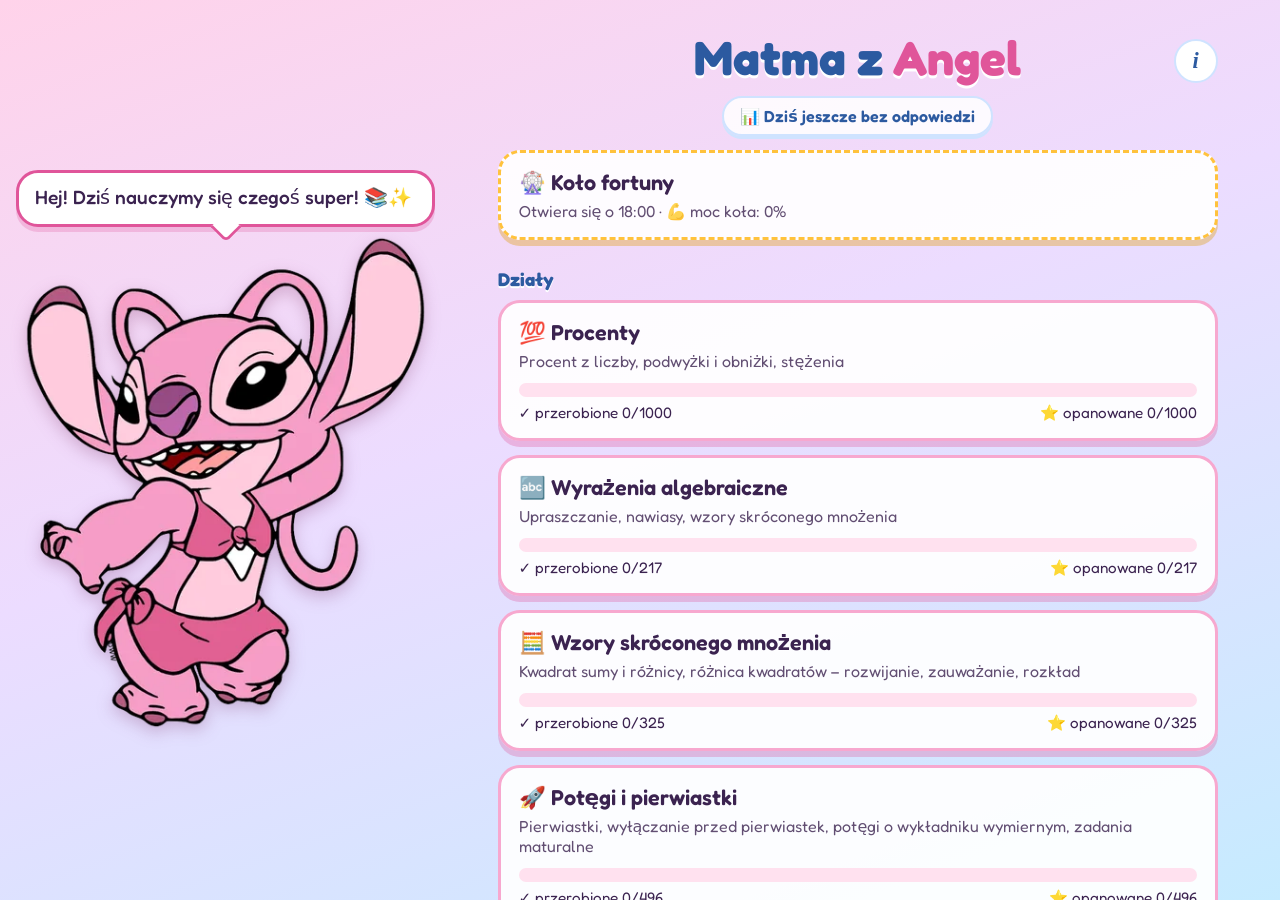
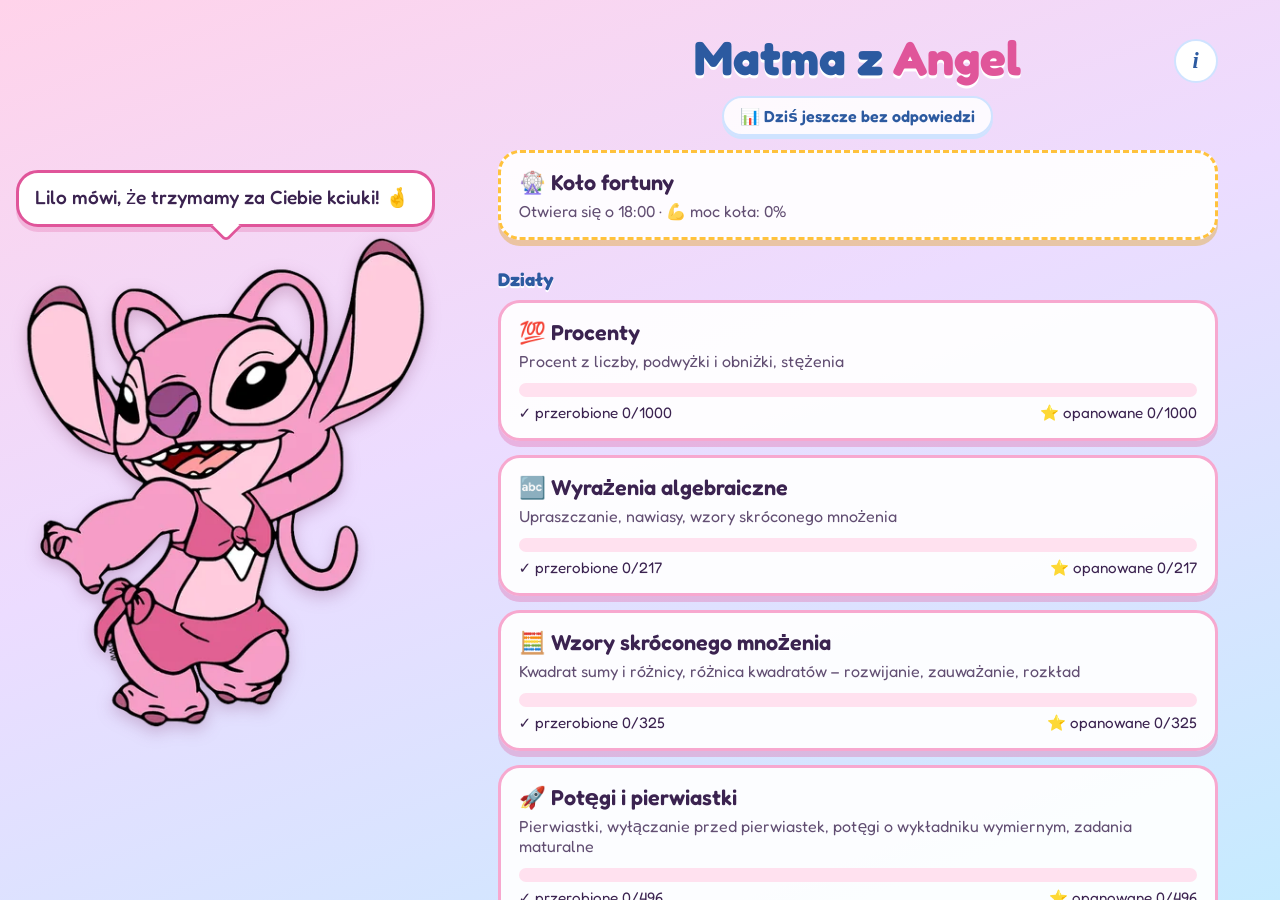
